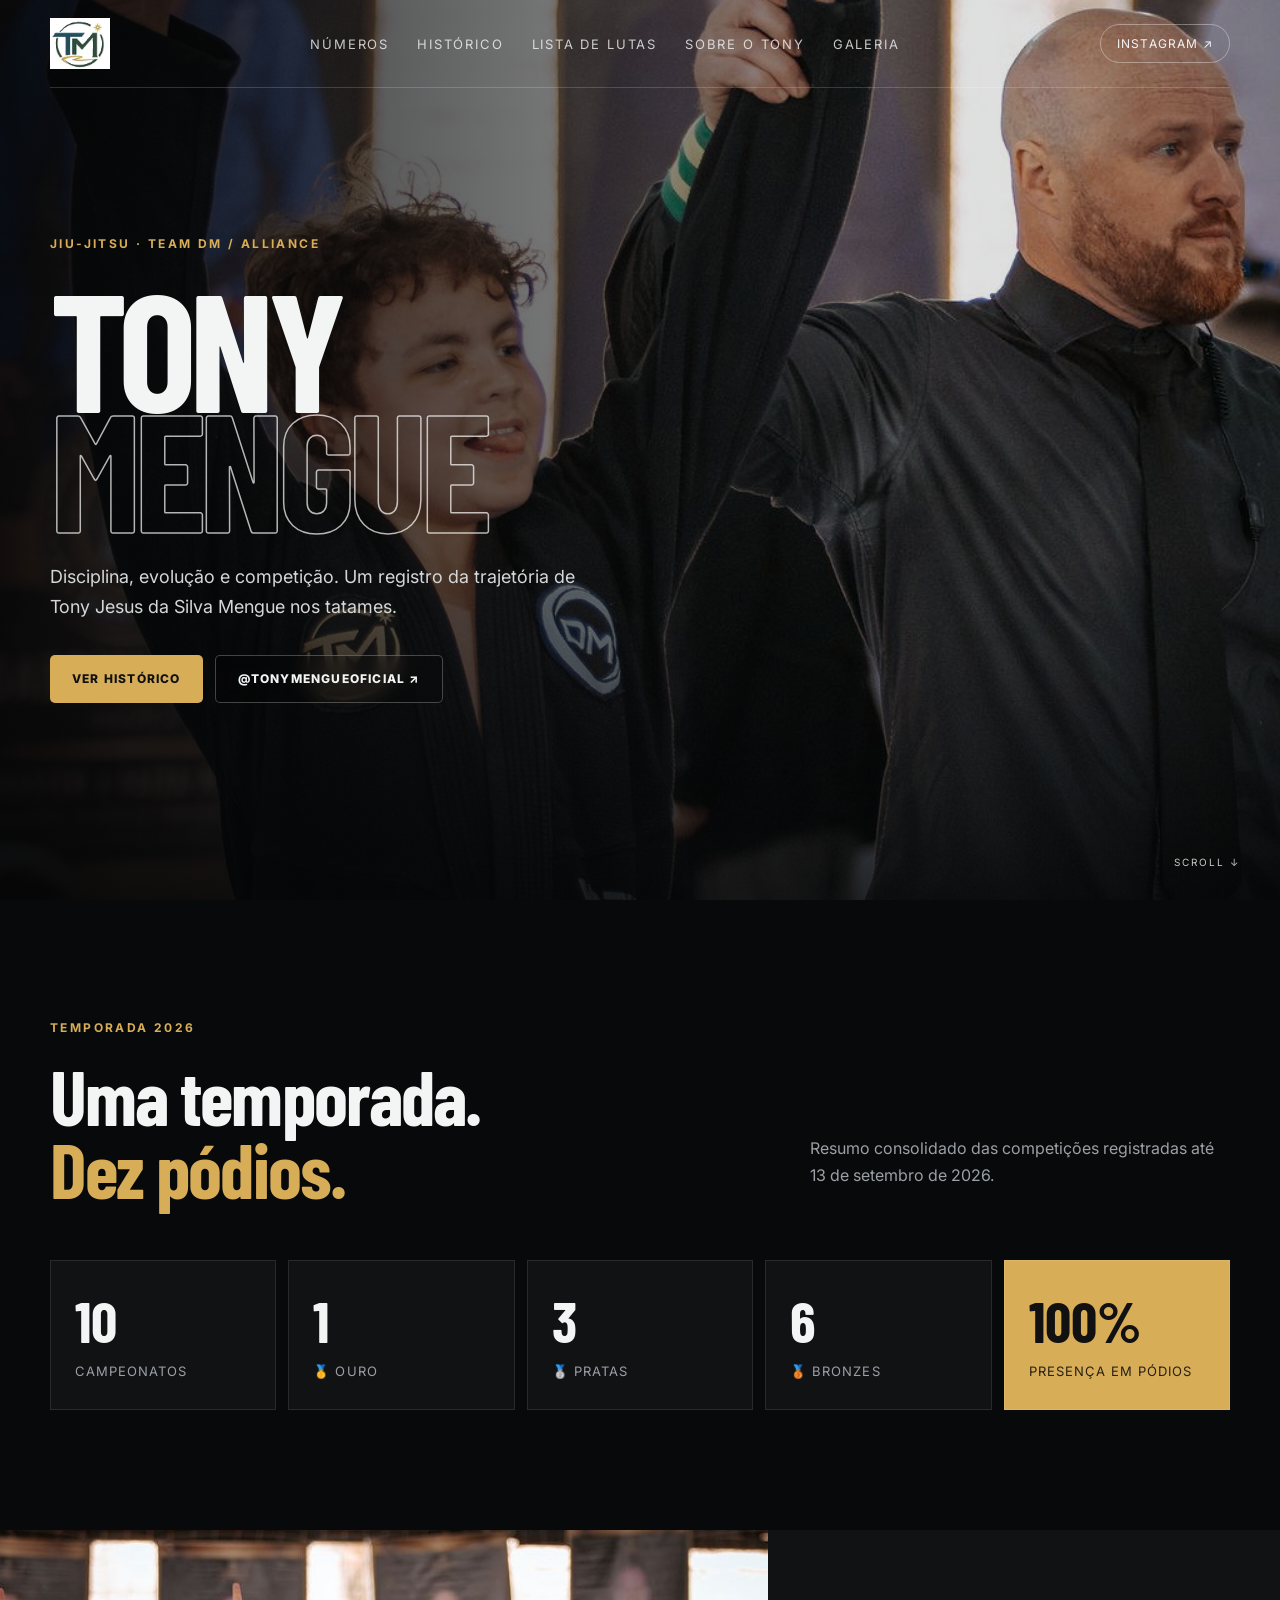
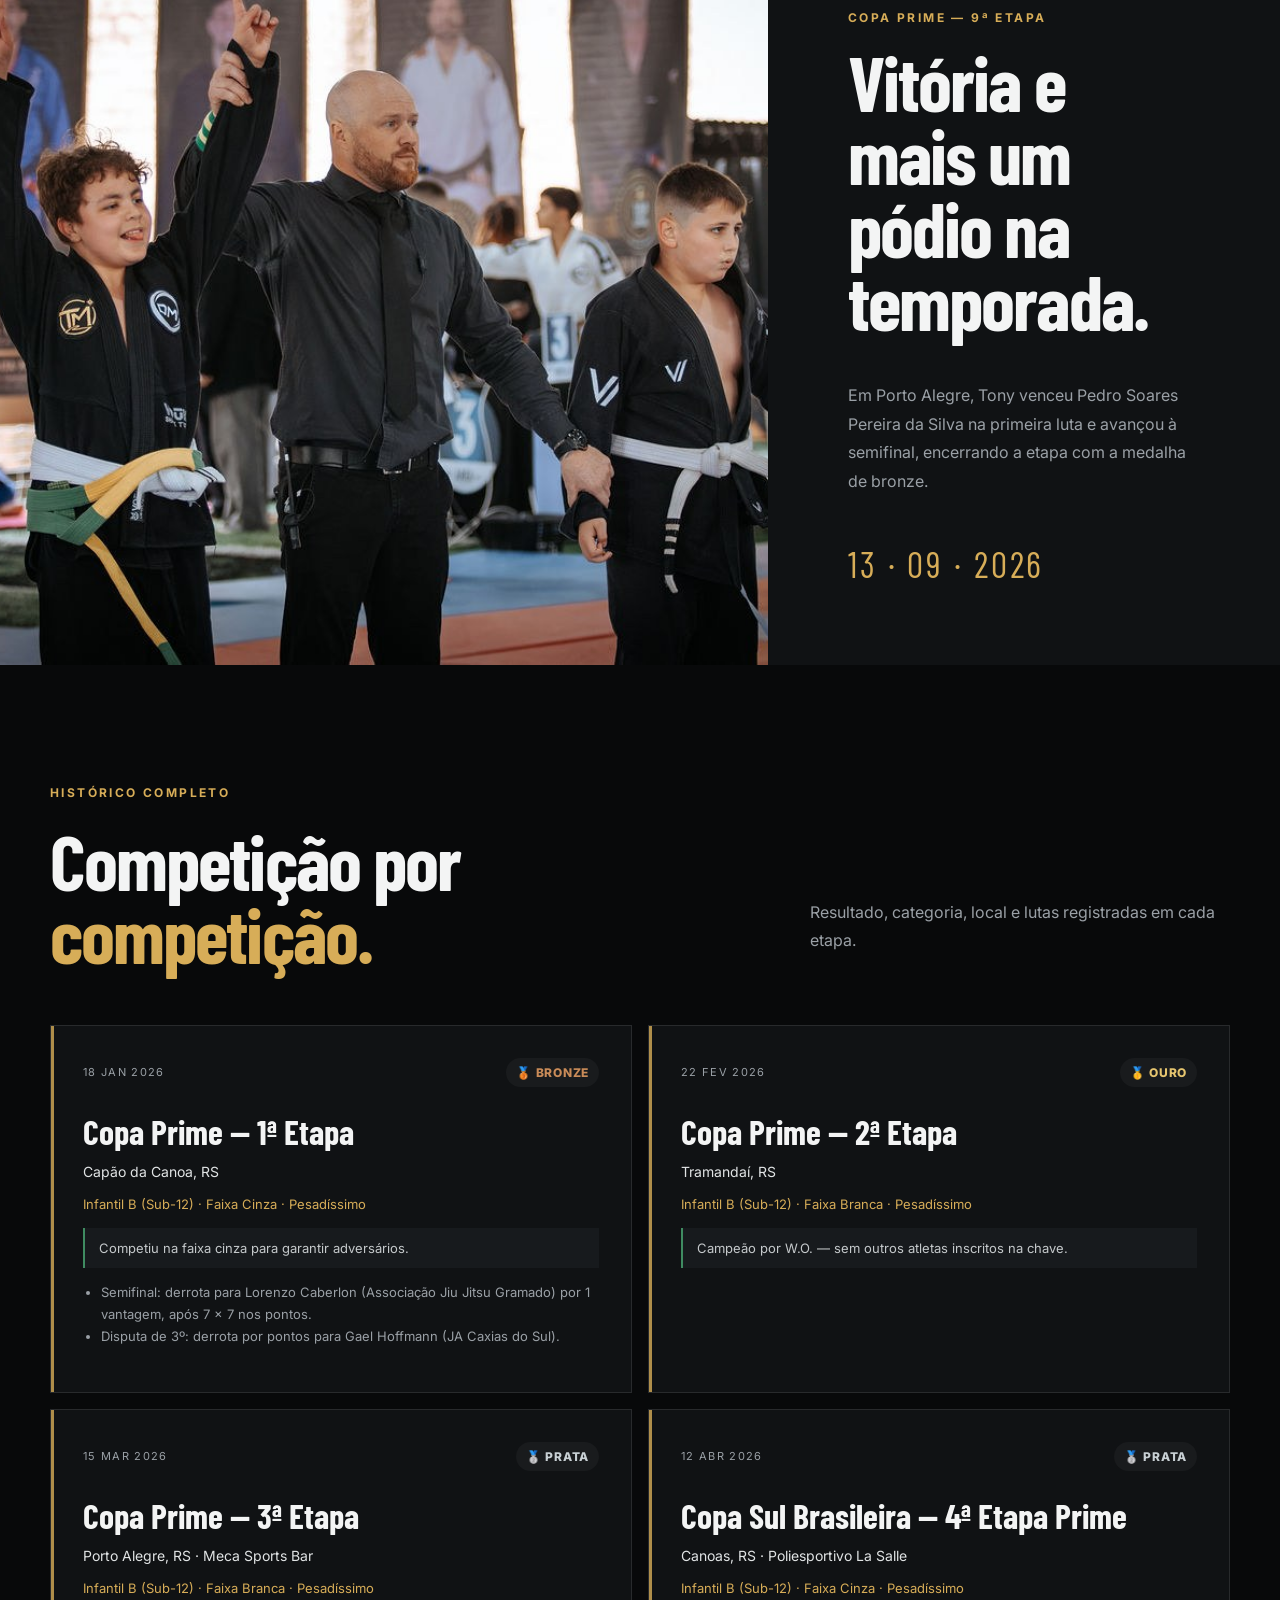
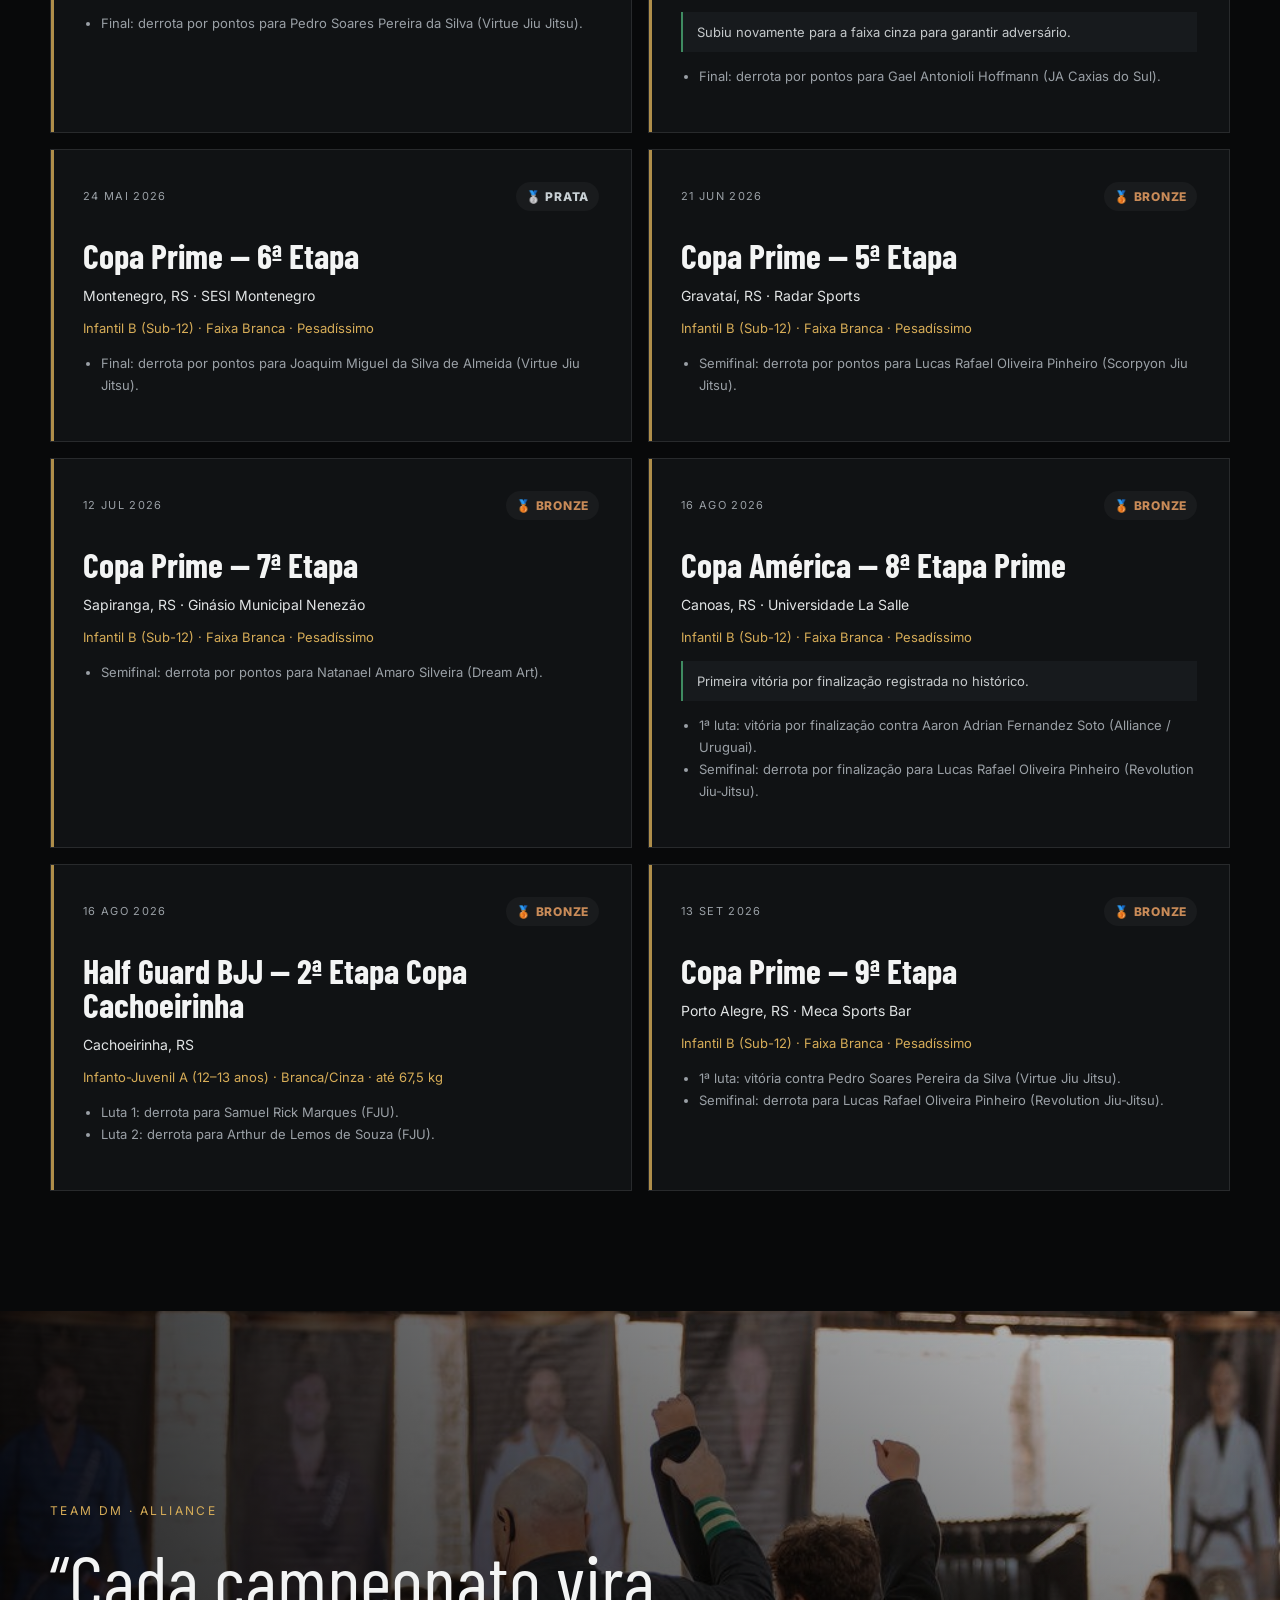
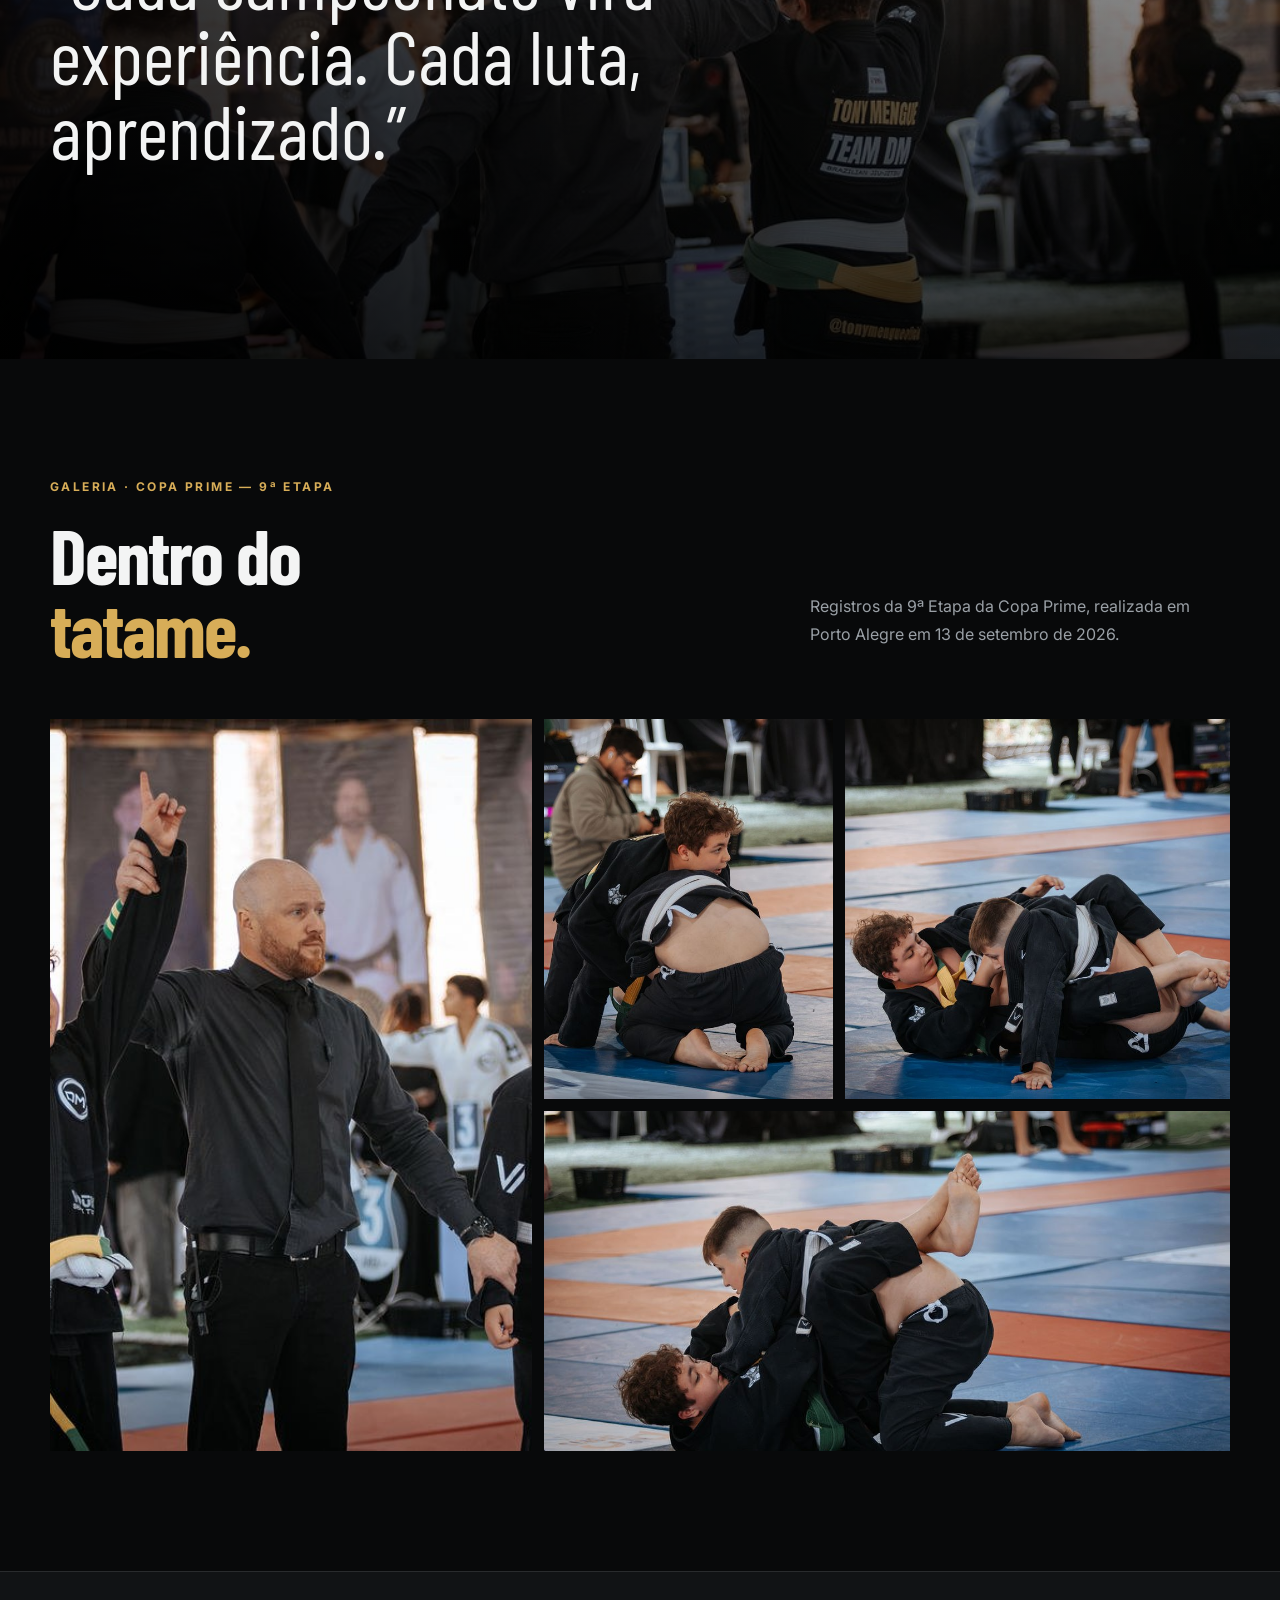
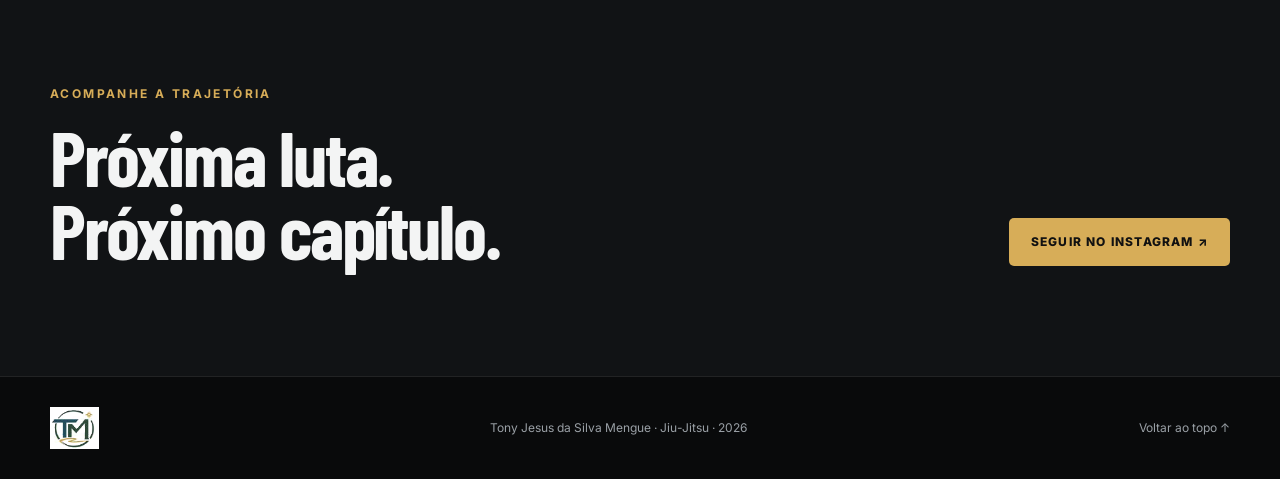
==== index.html @ 4876c227 "Adiciona Sobre o Tony ao menu" ====
<!doctype html>
<html lang="pt-BR">
<head>
  <meta charset="utf-8">
  <meta name="viewport" content="width=device-width, initial-scale=1">
  <meta name="description" content="Histórico competitivo de Jiu-Jitsu de Tony Jesus da Silva Mengue — TEAM DM / Alliance.">
  <title>Tony Mengue | Jiu-Jitsu</title>
  <link rel="preconnect" href="https://fonts.googleapis.com">
  <link rel="preconnect" href="https://fonts.gstatic.com" crossorigin>
  <link href="https://fonts.googleapis.com/css2?family=Barlow+Condensed:wght@600;700;800&family=Inter:wght@400;500;600;700&display=swap" rel="stylesheet">
  <link rel="stylesheet" href="styles.css">
</head>
<body>
  <header class="hero" id="inicio">
    <nav class="nav container">
      <a href="#inicio" class="brand"><img src="assets/logo-tm.png" alt="Logo Team DM" class="brand-logo"></a>
      <div class="nav-links">
        <a href="#numeros">Números</a>
        <a href="#historico">Histórico</a>
        <a href="historico.html">Lista de lutas</a>
        <a href="sobre.html">Sobre o Tony</a>
        <a href="#galeria">Galeria</a>
      </div>
      <a class="ig-btn" href="https://www.instagram.com/tonymengueoficial/" target="_blank" rel="noopener">Instagram ↗</a>
    </nav>
    <div class="hero-overlay"></div>
    <div class="hero-content container">
      <span class="eyebrow">JIU-JITSU · TEAM DM / ALLIANCE</span>
      <h1>TONY<br><span>MENGUE</span></h1>
      <p class="hero-copy">Disciplina, evolução e competição. Um registro da trajetória de Tony Jesus da Silva Mengue nos tatames.</p>
      <div class="hero-actions">
        <a class="btn primary" href="#historico">Ver histórico</a>
        <a class="btn ghost" href="https://www.instagram.com/tonymengueoficial/" target="_blank" rel="noopener">@tonymengueoficial ↗</a>
      </div>
    </div>
    <div class="scroll-cue">SCROLL ↓</div>
  </header>

  <main>
    <section class="stats section" id="numeros">
      <div class="container">
        <div class="section-kicker">TEMPORADA 2026</div>
        <div class="section-head">
          <h2>Uma temporada.<br><span>Dez pódios.</span></h2>
          <p>Resumo consolidado das competições registradas até 13 de setembro de 2026.</p>
        </div>
        <div class="stats-grid">
          <div class="stat-card"><strong>10</strong><span>Campeonatos</span></div>
          <div class="stat-card medal-card"><strong>1</strong><span>🥇 Ouro</span></div>
          <div class="stat-card medal-card"><strong>3</strong><span>🥈 Pratas</span></div>
          <div class="stat-card medal-card"><strong>6</strong><span>🥉 Bronzes</span></div>
          <div class="stat-card accent"><strong>100%</strong><span>Presença em pódios</span></div>
        </div>
      </div>
    </section>

    <section class="feature-band">
      <div class="feature-image"></div>
      <div class="feature-copy">
        <span class="section-kicker">COPA PRIME — 9ª ETAPA</span>
        <h2>Vitória e mais um pódio na temporada.</h2>
        <p>Em Porto Alegre, Tony venceu Pedro Soares Pereira da Silva na primeira luta e avançou à semifinal, encerrando a etapa com a medalha de bronze.</p>
        <span class="feature-date">13 · 09 · 2026</span>
      </div>
    </section>

    <section class="history section" id="historico">
      <div class="container">
        <div class="section-kicker">HISTÓRICO COMPLETO</div>
        <div class="section-head">
          <h2>Competição por<br><span>competição.</span></h2>
          <p>Resultado, categoria, local e lutas registradas em cada etapa.</p>
        </div>
        <div class="timeline">
          <article class="event-card reveal">
            <div class="event-top"><span class="event-date">18 JAN 2026</span><span class="medal bronze">🥉 Bronze</span></div>
            <h3>Copa Prime — 1ª Etapa</h3><p class="place">Capão da Canoa, RS</p>
            <p class="category">Infantil B (Sub-12) · Faixa Cinza · Pesadíssimo</p>
            <p class="note">Competiu na faixa cinza para garantir adversários.</p>
            <ul><li>Semifinal: derrota para Lorenzo Caberlon (Associação Jiu Jitsu Gramado) por 1 vantagem, após 7 x 7 nos pontos.</li><li>Disputa de 3º: derrota por pontos para Gael Hoffmann (JA Caxias do Sul).</li></ul>
          </article>
          <article class="event-card reveal">
            <div class="event-top"><span class="event-date">22 FEV 2026</span><span class="medal gold">🥇 Ouro</span></div>
            <h3>Copa Prime — 2ª Etapa</h3><p class="place">Tramandaí, RS</p>
            <p class="category">Infantil B (Sub-12) · Faixa Branca · Pesadíssimo</p>
            <p class="note">Campeão por W.O. — sem outros atletas inscritos na chave.</p>
          </article>
          <article class="event-card reveal">
            <div class="event-top"><span class="event-date">15 MAR 2026</span><span class="medal silver">🥈 Prata</span></div>
            <h3>Copa Prime — 3ª Etapa</h3><p class="place">Porto Alegre, RS · Meca Sports Bar</p>
            <p class="category">Infantil B (Sub-12) · Faixa Branca · Pesadíssimo</p>
            <ul><li>Final: derrota por pontos para Pedro Soares Pereira da Silva (Virtue Jiu Jitsu).</li></ul>
          </article>
          <article class="event-card reveal">
            <div class="event-top"><span class="event-date">12 ABR 2026</span><span class="medal silver">🥈 Prata</span></div>
            <h3>Copa Sul Brasileira — 4ª Etapa Prime</h3><p class="place">Canoas, RS · Poliesportivo La Salle</p>
            <p class="category">Infantil B (Sub-12) · Faixa Cinza · Pesadíssimo</p>
            <p class="note">Subiu novamente para a faixa cinza para garantir adversário.</p>
            <ul><li>Final: derrota por pontos para Gael Antonioli Hoffmann (JA Caxias do Sul).</li></ul>
          </article>
          <article class="event-card reveal">
            <div class="event-top"><span class="event-date">24 MAI 2026</span><span class="medal silver">🥈 Prata</span></div>
            <h3>Copa Prime — 6ª Etapa</h3><p class="place">Montenegro, RS · SESI Montenegro</p>
            <p class="category">Infantil B (Sub-12) · Faixa Branca · Pesadíssimo</p>
            <ul><li>Final: derrota por pontos para Joaquim Miguel da Silva de Almeida (Virtue Jiu Jitsu).</li></ul>
          </article>
          <article class="event-card reveal">
            <div class="event-top"><span class="event-date">21 JUN 2026</span><span class="medal bronze">🥉 Bronze</span></div>
            <h3>Copa Prime — 5ª Etapa</h3><p class="place">Gravataí, RS · Radar Sports</p>
            <p class="category">Infantil B (Sub-12) · Faixa Branca · Pesadíssimo</p>
            <ul><li>Semifinal: derrota por pontos para Lucas Rafael Oliveira Pinheiro (Scorpyon Jiu Jitsu).</li></ul>
          </article>
          <article class="event-card reveal">
            <div class="event-top"><span class="event-date">12 JUL 2026</span><span class="medal bronze">🥉 Bronze</span></div>
            <h3>Copa Prime — 7ª Etapa</h3><p class="place">Sapiranga, RS · Ginásio Municipal Nenezão</p>
            <p class="category">Infantil B (Sub-12) · Faixa Branca · Pesadíssimo</p>
            <ul><li>Semifinal: derrota por pontos para Natanael Amaro Silveira (Dream Art).</li></ul>
          </article>
          <article class="event-card reveal">
            <div class="event-top"><span class="event-date">16 AGO 2026</span><span class="medal bronze">🥉 Bronze</span></div>
            <h3>Copa América — 8ª Etapa Prime</h3><p class="place">Canoas, RS · Universidade La Salle</p>
            <p class="category">Infantil B (Sub-12) · Faixa Branca · Pesadíssimo</p>
            <p class="note">Primeira vitória por finalização registrada no histórico.</p>
            <ul><li>1ª luta: vitória por finalização contra Aaron Adrian Fernandez Soto (Alliance / Uruguai).</li><li>Semifinal: derrota por finalização para Lucas Rafael Oliveira Pinheiro (Revolution Jiu-Jitsu).</li></ul>
          </article>
          <article class="event-card reveal">
            <div class="event-top"><span class="event-date">16 AGO 2026</span><span class="medal bronze">🥉 Bronze</span></div>
            <h3>Half Guard BJJ — 2ª Etapa Copa Cachoeirinha</h3><p class="place">Cachoeirinha, RS</p>
            <p class="category">Infanto-Juvenil A (12–13 anos) · Branca/Cinza · até 67,5 kg</p>
            <ul><li>Luta 1: derrota para Samuel Rick Marques (FJU).</li><li>Luta 2: derrota para Arthur de Lemos de Souza (FJU).</li></ul>
          </article>
          <article class="event-card reveal">
            <div class="event-top"><span class="event-date">13 SET 2026</span><span class="medal bronze">🥉 Bronze</span></div>
            <h3>Copa Prime — 9ª Etapa</h3><p class="place">Porto Alegre, RS · Meca Sports Bar</p>
            <p class="category">Infantil B (Sub-12) · Faixa Branca · Pesadíssimo</p>
            <ul><li>1ª luta: vitória contra Pedro Soares Pereira da Silva (Virtue Jiu Jitsu).</li><li>Semifinal: derrota para Lucas Rafael Oliveira Pinheiro (Revolution Jiu-Jitsu).</li></ul>
          </article>
        </div>
      </div>
    </section>

    <section class="quote-section">
      <img src="assets/costas.jpg" alt="Tony Mengue no tatame">
      <div class="quote-overlay"></div>
      <div class="quote-content container"><span>TEAM DM · ALLIANCE</span><blockquote>“Cada campeonato vira experiência. Cada luta, aprendizado.”</blockquote></div>
    </section>

    <section class="gallery section" id="galeria">
      <div class="container">
        <div class="section-kicker">GALERIA · COPA PRIME — 9ª ETAPA</div>
        <div class="section-head"><h2>Dentro do<br><span>tatame.</span></h2><p>Registros da 9ª Etapa da Copa Prime, realizada em Porto Alegre em 13 de setembro de 2026.</p></div>
        <div class="gallery-grid">
          <figure class="g1"><img src="assets/vitoria.jpg" alt="Tony com braço levantado após luta"></figure>
          <figure class="g2"><img src="assets/luta-1.jpg" alt="Tony durante luta de Jiu-Jitsu"></figure>
          <figure class="g3"><img src="assets/luta-2.jpg" alt="Tony durante luta no tatame"></figure>
          <figure class="g4"><img src="assets/luta-3.jpg" alt="Tony em combate"></figure>
          <figure class="g5"><img src="assets/respeito.jpg" alt="Cumprimento após a luta"></figure>
        </div>
      </div>
    </section>

    <section class="cta">
      <div class="container cta-inner">
        <div><span class="section-kicker">ACOMPANHE A TRAJETÓRIA</span><h2>Próxima luta.<br>Próximo capítulo.</h2></div>
        <a class="btn primary" href="https://www.instagram.com/tonymengueoficial/" target="_blank" rel="noopener">Seguir no Instagram ↗</a>
      </div>
    </section>
  </main>

  <footer><div class="container footer-inner"><div class="brand footer-brand"><img src="assets/logo-tm.png" alt="Logo Team DM" class="brand-logo"></div><p>Tony Jesus da Silva Mengue · Jiu-Jitsu · 2026</p><a href="#inicio">Voltar ao topo ↑</a></div></footer>
  <script src="script.js"></script>
</body>
</html>
---- styles.css ----
:root{--bg:#08090a;--panel:#101214;--panel2:#15181b;--text:#f3f4f4;--muted:#9aa0a6;--gold:#d7ad58;--green:#3f8b61;--line:rgba(255,255,255,.1)}
*{box-sizing:border-box}html{scroll-behavior:smooth}body{margin:0;background:var(--bg);color:var(--text);font-family:Inter,system-ui,sans-serif}a{color:inherit;text-decoration:none}img{display:block;width:100%}.container{width:min(1180px,calc(100% - 40px));margin:auto}
.hero{height:100svh;min-height:700px;position:relative;background:url('assets/hero.jpg') center 35%/cover no-repeat;overflow:hidden}.hero-overlay{position:absolute;inset:0;background:linear-gradient(90deg,rgba(4,5,6,.88) 0%,rgba(4,5,6,.55) 43%,rgba(4,5,6,.12) 75%),linear-gradient(0deg,rgba(4,5,6,.75) 0%,transparent 38%)}
.nav{position:relative;z-index:4;height:88px;display:flex;align-items:center;justify-content:space-between;border-bottom:1px solid rgba(255,255,255,.17)}.brand{display:flex;align-items:center;justify-content:center;text-decoration:none}
.brand-logo{height:52px;width:auto;display:block;object-fit:contain}
.footer-brand .brand-logo{height:42px;width:auto}.nav-links{display:flex;gap:28px;font-size:13px;text-transform:uppercase;letter-spacing:.14em}.nav-links a{opacity:.8}.nav-links a:hover{opacity:1}.ig-btn{border:1px solid rgba(255,255,255,.35);padding:11px 16px;border-radius:999px;font-size:12px;text-transform:uppercase;letter-spacing:.1em}
.hero-content{position:relative;z-index:2;padding-top:16vh}.eyebrow,.section-kicker{font-size:12px;letter-spacing:.2em;color:var(--gold);font-weight:700}.hero h1{font-family:"Barlow Condensed";font-size:clamp(82px,13vw,180px);line-height:.72;letter-spacing:-.045em;margin:35px 0}.hero h1 span{color:transparent;-webkit-text-stroke:1.5px rgba(255,255,255,.7)}.hero-copy{max-width:560px;color:#d4d7d8;font-size:18px;line-height:1.7}.hero-actions{display:flex;gap:12px;margin-top:32px;flex-wrap:wrap}.btn{display:inline-flex;align-items:center;justify-content:center;min-height:48px;padding:0 22px;border-radius:5px;text-transform:uppercase;font-size:12px;font-weight:800;letter-spacing:.1em}.btn.primary{background:var(--gold);color:#111}.btn.ghost{border:1px solid rgba(255,255,255,.25);background:rgba(0,0,0,.15);backdrop-filter:blur(8px)}.scroll-cue{position:absolute;z-index:2;bottom:32px;right:40px;font-size:10px;letter-spacing:.2em;color:#c8c8c8}
.section{padding:120px 0}.section-head{display:flex;align-items:end;justify-content:space-between;gap:40px;margin:24px 0 55px}.section-head h2,.feature-copy h2,.cta h2{font-family:"Barlow Condensed";font-size:clamp(48px,6vw,86px);line-height:.95;letter-spacing:-.025em;margin:0}.section-head h2 span{color:var(--gold)}.section-head p{max-width:420px;color:var(--muted);line-height:1.7}
.stats-grid{display:grid;grid-template-columns:repeat(5,1fr);gap:12px}.stat-card{background:var(--panel);border:1px solid var(--line);padding:30px 24px;min-height:150px;display:flex;flex-direction:column;justify-content:space-between}.stat-card strong{font-family:"Barlow Condensed";font-size:58px;line-height:1}.stat-card span{color:var(--muted);font-size:13px;text-transform:uppercase;letter-spacing:.08em}.stat-card.accent{background:var(--gold);color:#111}.stat-card.accent span{color:#282114}
.feature-band{display:grid;grid-template-columns:1.2fr .8fr;min-height:640px;background:var(--panel)}.feature-image{background:url('assets/vitoria.jpg') center 35%/cover no-repeat}.feature-copy{padding:80px;display:flex;flex-direction:column;justify-content:center}.feature-copy h2{margin:20px 0 28px}.feature-copy p{color:var(--muted);line-height:1.8;max-width:520px}.feature-date{font-family:"Barlow Condensed";font-size:36px;color:var(--gold);margin-top:30px;letter-spacing:.08em}
.timeline{display:grid;grid-template-columns:repeat(2,1fr);gap:16px}.event-card{background:var(--panel);border:1px solid var(--line);padding:32px;position:relative;overflow:hidden}.event-card:before{content:"";position:absolute;left:0;top:0;bottom:0;width:3px;background:var(--gold);opacity:.8}.event-top{display:flex;justify-content:space-between;gap:20px;align-items:center}.event-date{font-size:11px;color:var(--muted);letter-spacing:.12em}.medal{font-size:12px;font-weight:800;text-transform:uppercase;letter-spacing:.06em;padding:7px 10px;border-radius:999px;background:#191b1d}.medal.gold{color:#e6c56f}.medal.silver{color:#c8d0d4}.medal.bronze{color:#c98b58}.event-card h3{font-family:"Barlow Condensed";font-size:34px;margin:28px 0 10px;line-height:1}.place{color:#e1e4e5;font-size:14px}.category{color:var(--gold);font-size:13px;line-height:1.6}.note{font-size:13px;color:#c5c9cb;background:#171a1d;padding:12px 14px;border-left:2px solid var(--green)}.event-card ul{padding-left:18px;color:var(--muted);line-height:1.7;font-size:13px}
.quote-section{height:72vh;min-height:600px;position:relative;overflow:hidden}.quote-section img{height:100%;object-fit:cover;object-position:center 42%}.quote-overlay{position:absolute;inset:0;background:linear-gradient(90deg,rgba(0,0,0,.8),rgba(0,0,0,.18)),linear-gradient(0deg,rgba(0,0,0,.68),transparent)}.quote-content{position:absolute;inset:0;display:flex;flex-direction:column;justify-content:center}.quote-content span{color:var(--gold);font-size:12px;letter-spacing:.2em}blockquote{font-family:"Barlow Condensed";font-size:clamp(46px,6vw,84px);line-height:.98;max-width:850px;margin:24px 0 0}
.gallery-grid{display:grid;grid-template-columns:1.25fr .75fr 1fr;grid-template-rows:380px 340px;gap:12px}.gallery-grid figure{margin:0;overflow:hidden;background:#111}.gallery-grid img{height:100%;object-fit:cover;transition:transform .55s ease}.gallery-grid figure:hover img{transform:scale(1.035)}.g1{grid-row:1/3}.g4{grid-column:2/4}.g5{display:none}.cta{padding:110px 0;background:#111315;border-top:1px solid var(--line)}.cta-inner{display:flex;align-items:end;justify-content:space-between;gap:40px}.cta h2{margin-top:18px}footer{border-top:1px solid var(--line);padding:30px 0;background:#090a0b;color:var(--muted);font-size:12px}.footer-inner{display:flex;align-items:center;justify-content:space-between;gap:20px}.reveal{opacity:0;transform:translateY(18px);transition:opacity .7s ease,transform .7s ease}.reveal.visible{opacity:1;transform:none}
@media(max-width:900px){.nav-links{display:none}.hero{min-height:760px;background-position:62% center}.hero-overlay{background:linear-gradient(0deg,rgba(4,5,6,.92) 0%,rgba(4,5,6,.4) 60%,rgba(4,5,6,.25))}.hero-content{padding-top:28vh}.hero h1{font-size:clamp(78px,25vw,130px)}.section{padding:84px 0}.section-head{display:block}.section-head p{margin-top:24px}.stats-grid{grid-template-columns:repeat(2,1fr)}.stat-card.accent{grid-column:1/-1}.feature-band{grid-template-columns:1fr}.feature-image{min-height:520px}.feature-copy{padding:55px 30px}.timeline{grid-template-columns:1fr}.quote-section{height:65vh}.gallery-grid{grid-template-columns:1fr 1fr;grid-template-rows:320px 260px 260px}.g1{grid-row:1/3}.g4{grid-column:1/3}.g5{display:block}.cta-inner{display:block}.cta .btn{margin-top:32px}}
@media(max-width:560px){.container{width:min(100% - 28px,1180px)}.nav{height:72px}.ig-btn{padding:9px 12px}.hero-copy{font-size:15px}.scroll-cue{display:none}.stats-grid{grid-template-columns:1fr 1fr}.stat-card{min-height:130px;padding:22px}.stat-card strong{font-size:48px}.gallery-grid{grid-template-columns:1fr;grid-template-rows:repeat(5,280px)}.gallery-grid>*{grid-column:auto!important;grid-row:auto!important}.footer-inner{flex-direction:column;align-items:flex-start}}
.subpage-header{min-height:440px;background:linear-gradient(180deg,#0d0f11 0%,#08090a 100%);border-bottom:1px solid var(--line)}
.subpage-intro{padding:72px 0 82px}
.subpage-intro h1{font-family:"Barlow Condensed";font-size:clamp(68px,9vw,128px);line-height:.78;letter-spacing:-.04em;margin:26px 0 34px}
.subpage-intro h1 span{color:var(--gold)}
.subpage-intro p{max-width:650px;color:var(--muted);font-size:17px;line-height:1.7}
.nav-links a.active{color:var(--gold);opacity:1}
.competition-list{padding-top:70px}
.table-wrap{overflow-x:auto;border:1px solid var(--line);background:var(--panel)}
.fight-table{width:100%;border-collapse:collapse;min-width:1120px}
.fight-table th{position:sticky;top:0;background:#171a1d;color:var(--gold);font-size:11px;text-transform:uppercase;letter-spacing:.1em;text-align:left;padding:17px 16px;border-bottom:1px solid var(--line)}
.fight-table td{padding:18px 16px;border-bottom:1px solid var(--line);vertical-align:top;font-size:13px;line-height:1.5;color:#d7dadd}
.fight-table tbody tr:hover{background:#131619}
.fight-table td strong{color:#fff;font-family:"Barlow Condensed";font-size:18px;line-height:1.1}
.fight-table small{display:block;margin-top:5px;color:var(--muted);font-size:11px}
.fight-result{display:inline-flex;padding:5px 9px;border-radius:999px;font-size:11px;font-weight:800;text-transform:uppercase;letter-spacing:.05em}
.fight-result.win{color:#83d7a6;background:rgba(63,139,97,.16)}
.fight-result.loss{color:#e59a9a;background:rgba(170,67,67,.16)}
.fight-result.wo{color:#e7c56e;background:rgba(215,173,88,.14)}
.table-note{color:var(--muted);font-size:12px;margin-top:18px}
@media(max-width:900px){.subpage-intro{padding:54px 0 64px}.competition-list{padding-top:46px}}

@media(max-width:560px){.brand-logo{height:44px}.footer-brand .brand-logo{height:36px}}
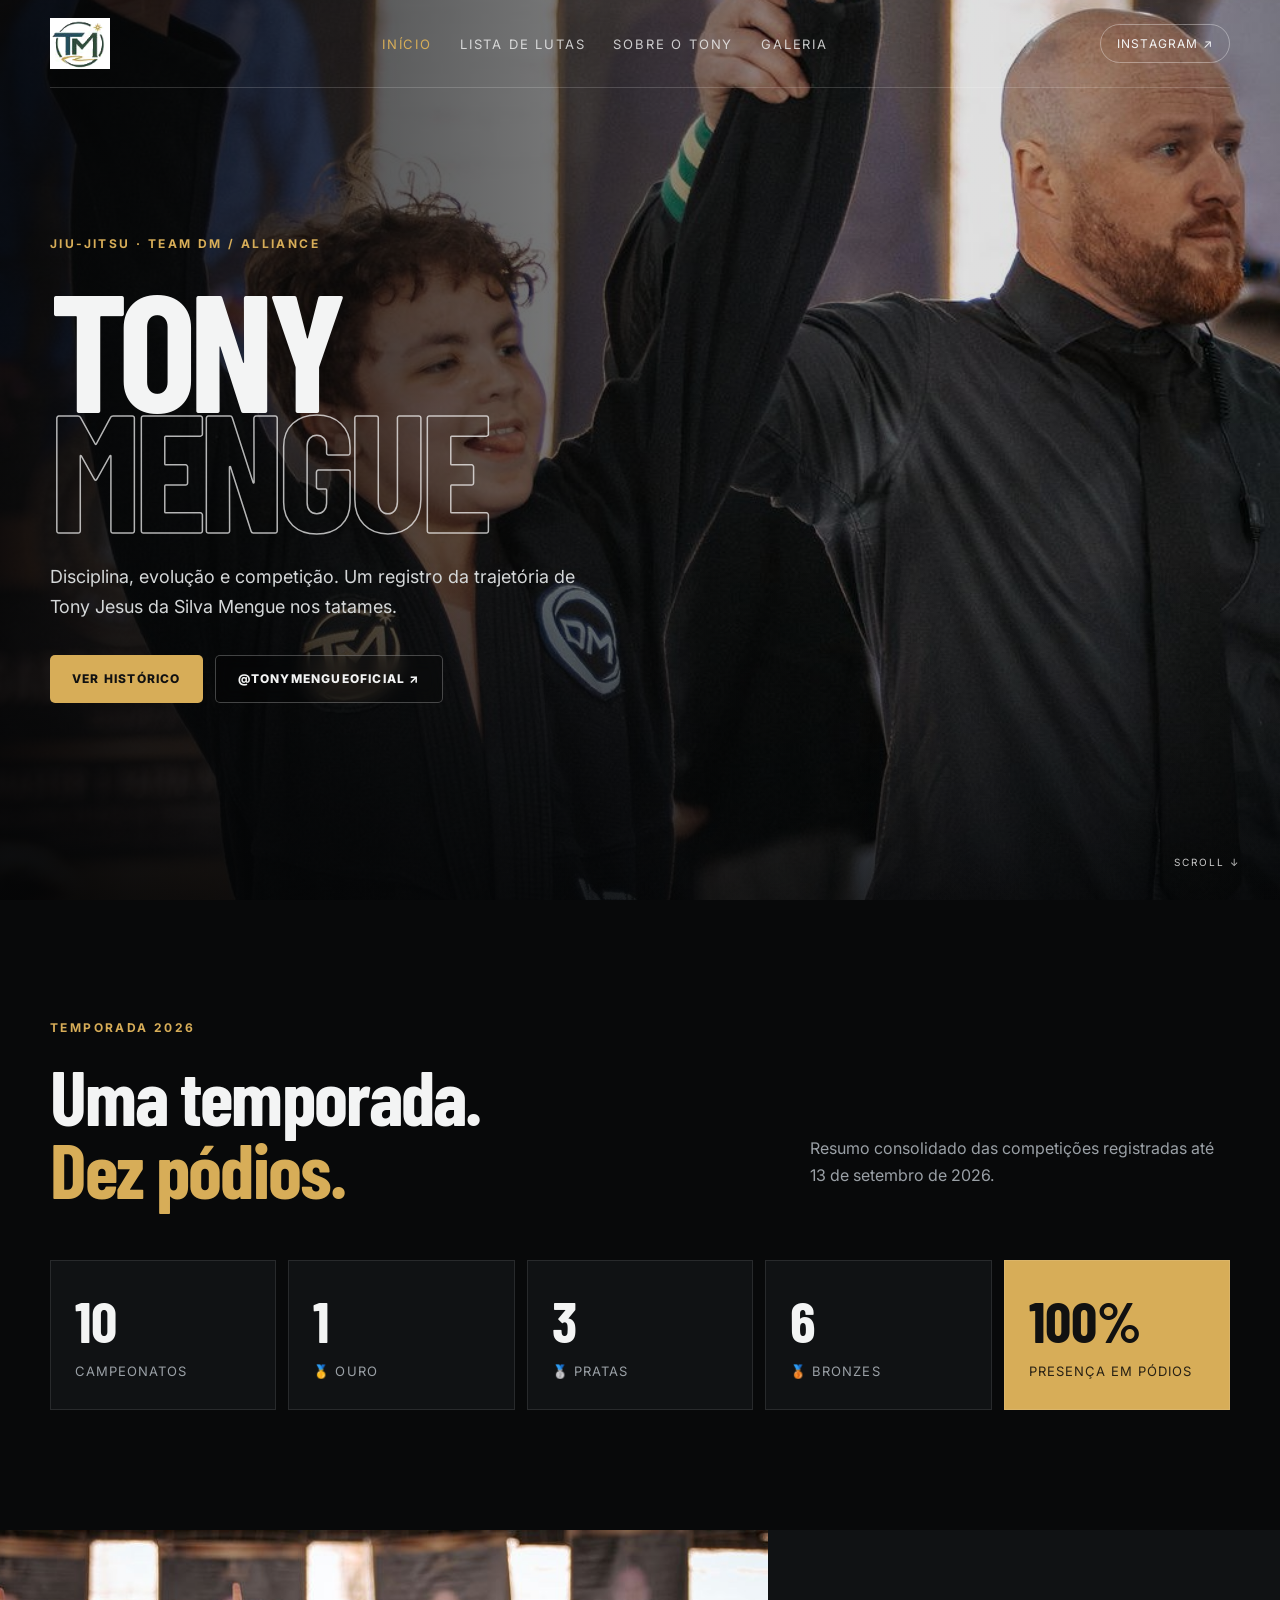
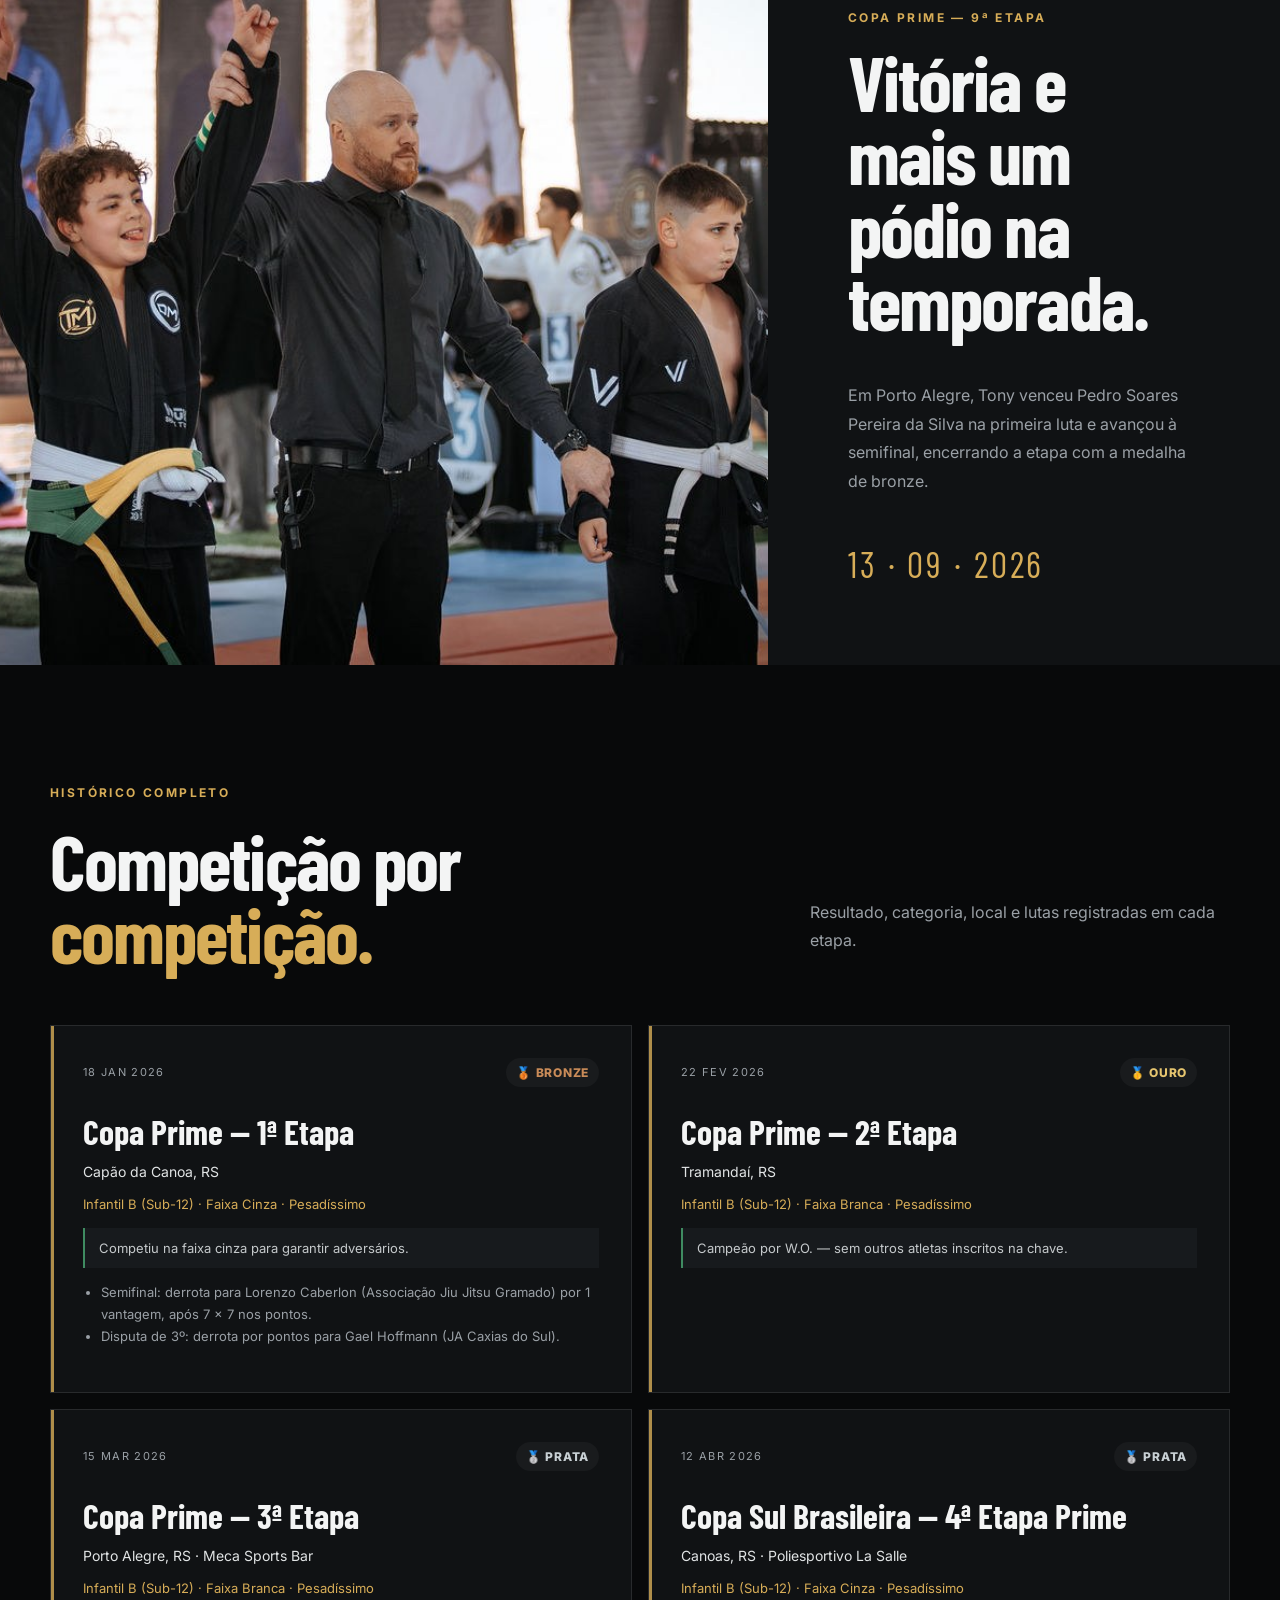
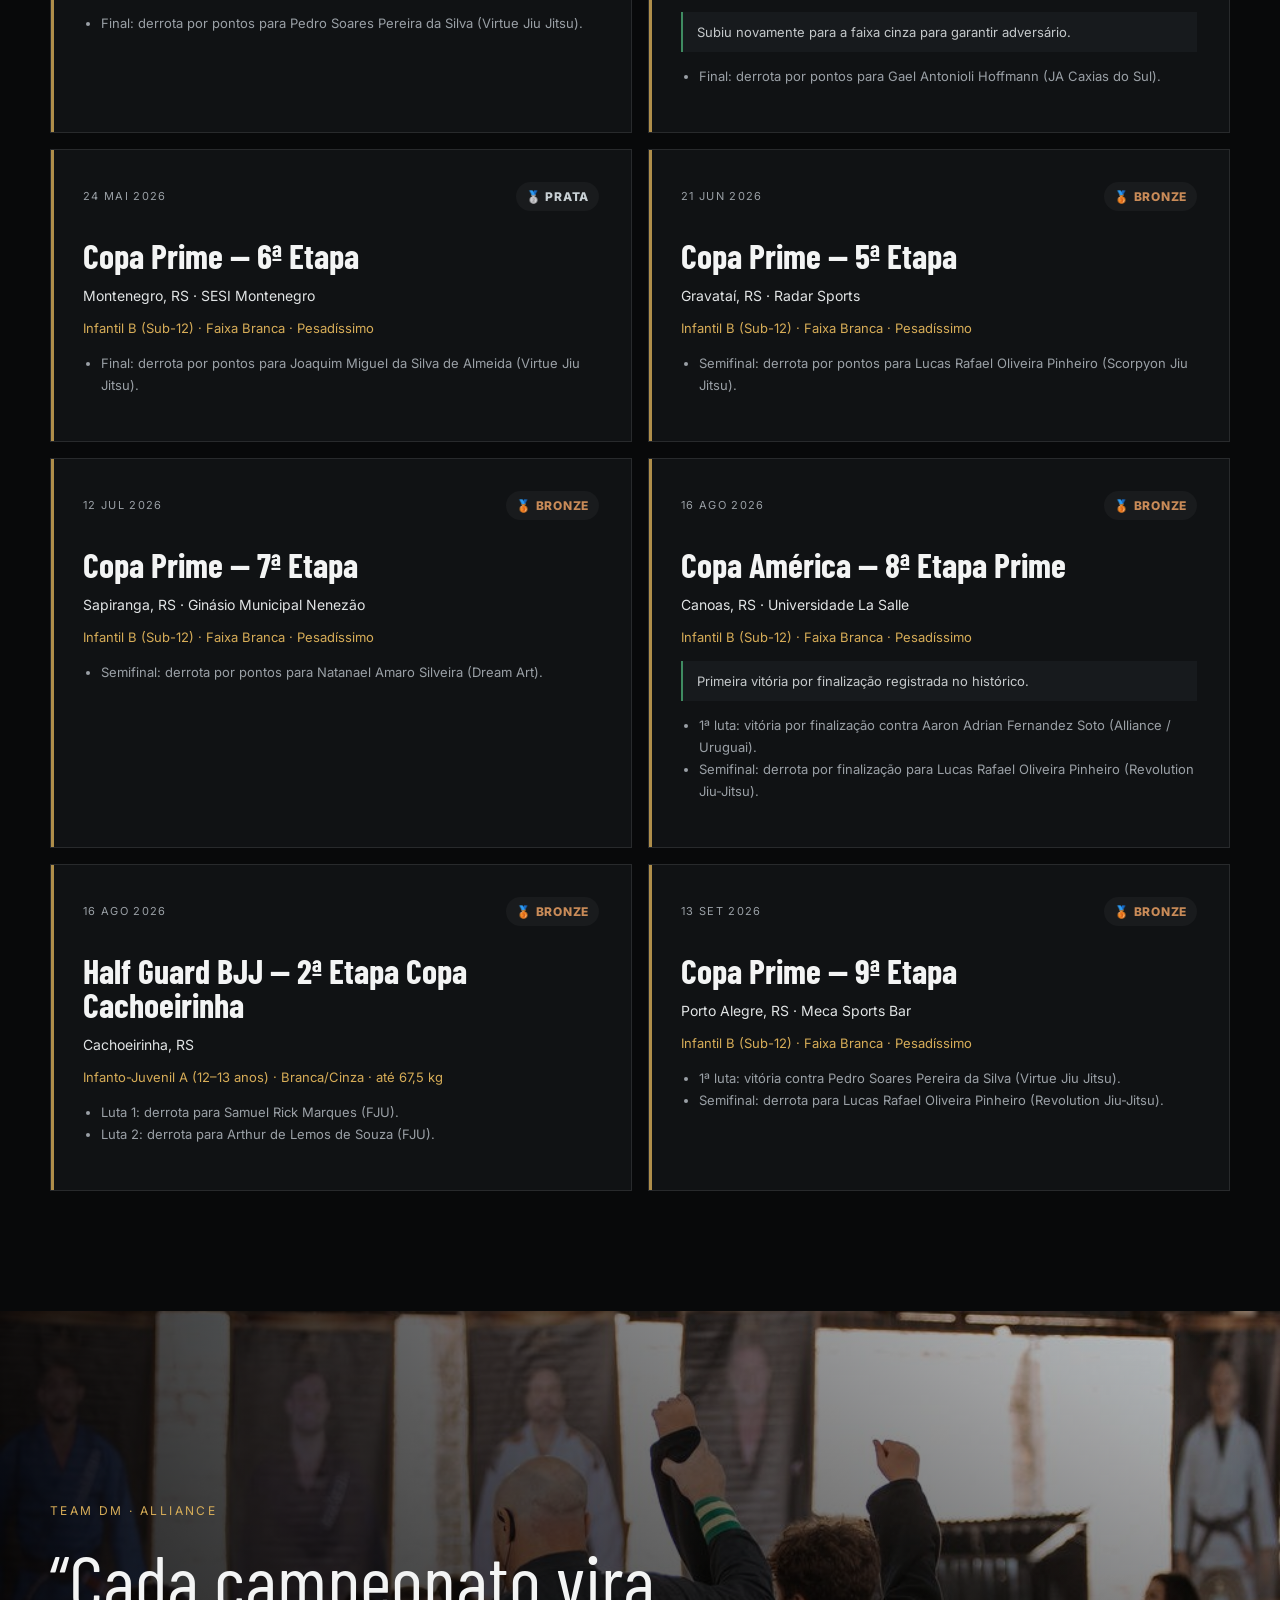
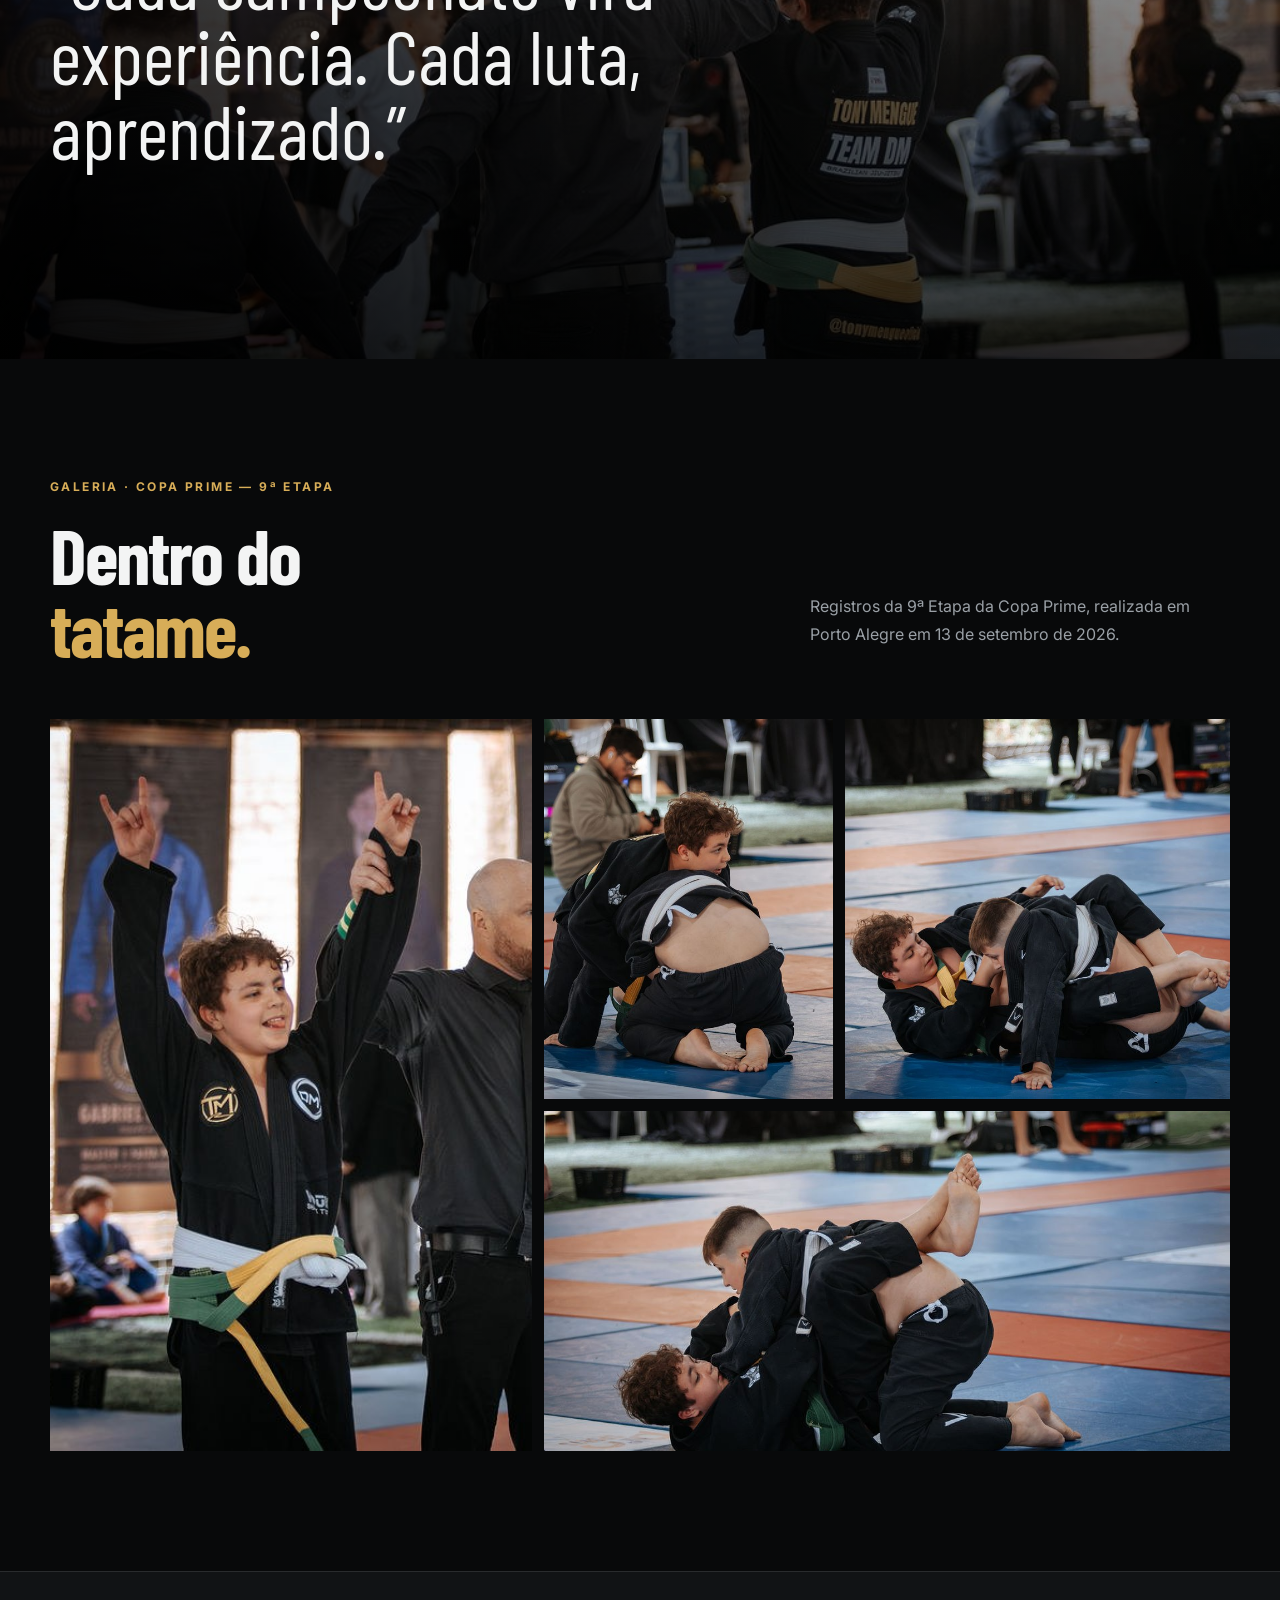
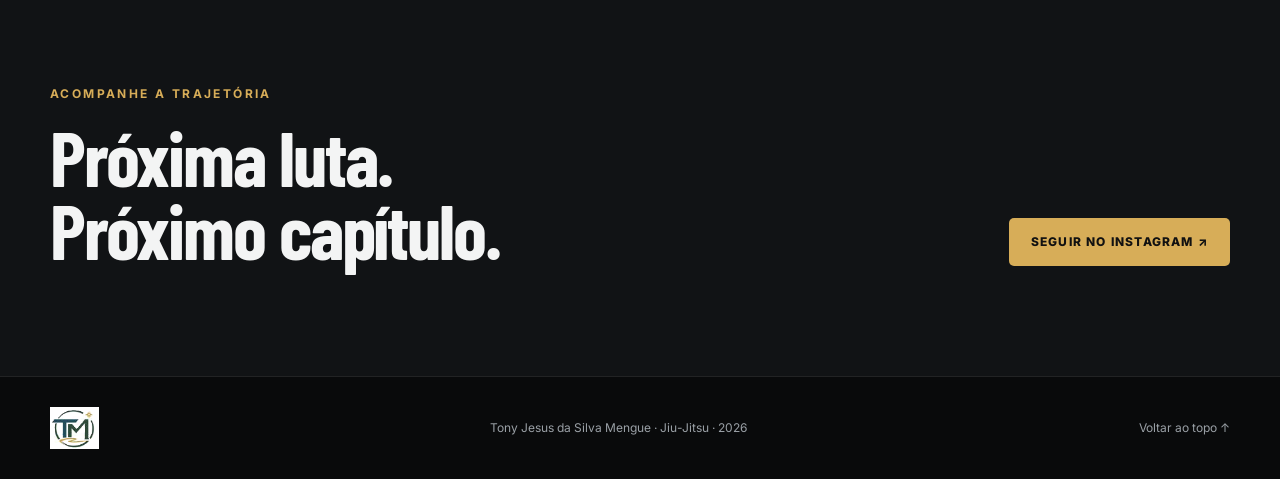
==== commit 9a28d880: "Padroniza menu da página inicial" ====
--- a/index.html
+++ b/index.html
@@ -15,8 +15,7 @@
     <nav class="nav container">
       <a href="#inicio" class="brand"><img src="assets/logo-tm.png" alt="Logo Team DM" class="brand-logo"></a>
       <div class="nav-links">
-        <a href="#numeros">Números</a>
-        <a href="#historico">Histórico</a>
+        <a href="index.html" class="active">Início</a>
         <a href="historico.html">Lista de lutas</a>
         <a href="sobre.html">Sobre o Tony</a>
         <a href="#galeria">Galeria</a>
--- a/styles.css
+++ b/styles.css
@@ -35,3 +35,59 @@
 @media(max-width:900px){.subpage-intro{padding:54px 0 64px}.competition-list{padding-top:46px}}
 
 @media(max-width:560px){.brand-logo{height:44px}.footer-brand .brand-logo{height:36px}}
+
+.g1 img{object-position:12% center}
+
+.about-hero{min-height:650px;position:relative;background:#0b0d0f;overflow:hidden}
+.about-hero-bg{position:absolute;inset:0;background:linear-gradient(90deg,rgba(5,6,7,.94) 0%,rgba(5,6,7,.72) 48%,rgba(5,6,7,.22) 100%),url('assets/sobre-mae-teamdm.jpg') 72% 38%/cover no-repeat;opacity:.95}
+.about-hero .nav{position:relative;z-index:3}
+.about-hero-content{position:relative;z-index:2;padding:105px 0 100px}
+.about-hero-content h1{font-family:"Barlow Condensed";font-size:clamp(74px,10vw,145px);line-height:.78;letter-spacing:-.045em;margin:28px 0 35px}
+.about-hero-content h1 span,.page-title span{color:var(--gold)}
+.about-hero-content p{max-width:610px;color:#d3d6d8;font-size:18px;line-height:1.75}
+.about-intro-grid,.about-story-grid{display:grid;grid-template-columns:1fr 1fr;gap:60px;align-items:center}
+.about-copy p,.story-copy p{color:var(--muted);font-size:16px;line-height:1.8}
+.about-copy strong{color:#fff}
+.page-title{font-family:"Barlow Condensed";font-size:clamp(52px,6vw,86px);line-height:.94;letter-spacing:-.025em;margin:20px 0 30px}
+.about-feature-photo,.story-photo{margin:0;background:var(--panel);border:1px solid var(--line);overflow:hidden}
+.about-feature-photo img{height:570px;object-fit:cover;object-position:center 24%}
+.about-feature-photo figcaption{padding:14px 16px;color:var(--muted);font-size:12px;text-transform:uppercase;letter-spacing:.08em}
+.pillars-section{background:#0c0e10}
+.pillars-grid{display:grid;grid-template-columns:repeat(3,1fr);gap:16px}
+.pillar-card,.goal-card,.letter-card{background:var(--panel);border:1px solid var(--line);padding:30px}
+.pillar-icon{font-size:34px;margin-bottom:20px}
+.pillar-card h3,.goal-card h3{font-family:"Barlow Condensed";font-size:32px;margin:0 0 15px}
+.pillar-card p{color:var(--muted);line-height:1.75;margin:0}
+.story-photo.tall img{height:650px;object-fit:cover;object-position:center 30%}
+.jiujitsu-quote{padding:120px 0;background:linear-gradient(120deg,#121518,#090a0b)}
+.jiujitsu-quote blockquote{max-width:1000px}
+.journey-list{display:grid;gap:12px;margin-top:35px}
+.journey-item{display:grid;grid-template-columns:150px 1fr;gap:25px;align-items:center;background:var(--panel);border:1px solid var(--line);padding:18px 22px}
+.journey-item strong{font-family:"Barlow Condensed";font-size:32px;color:var(--gold)}
+.journey-item span{color:#e4e7e8}
+.life-gallery{display:grid;grid-template-columns:1.3fr 1fr 1fr;grid-auto-rows:330px;gap:12px}
+.life-gallery figure{margin:0;position:relative;overflow:hidden;background:var(--panel)}
+.life-gallery img{height:100%;object-fit:cover;transition:transform .45s ease}
+.life-gallery figure:hover img{transform:scale(1.025)}
+.life-gallery figcaption{position:absolute;left:14px;bottom:14px;background:rgba(0,0,0,.72);backdrop-filter:blur(8px);padding:8px 11px;border-radius:4px;font-size:11px;text-transform:uppercase;letter-spacing:.08em}
+.life-wide{grid-row:span 2}
+.life-wide img{object-position:center}
+.goals-section{background:#0c0e10}
+.goals-grid{display:grid;grid-template-columns:1fr 1fr;gap:18px}
+.goal-card ul{padding-left:20px;color:var(--muted);line-height:1.95}
+.letter-card{max-width:900px;margin-top:28px}
+.letter-card p{font-family:"Barlow Condensed";font-size:clamp(28px,3vw,42px);line-height:1.2;margin:0 0 25px}
+.letter-card span{color:var(--gold);font-size:13px;text-transform:uppercase;letter-spacing:.12em}
+@media(max-width:900px){
+  .about-hero{min-height:700px}.about-hero-bg{background-position:62% center}
+  .about-hero-content{padding-top:150px}
+  .about-intro-grid,.about-story-grid,.goals-grid{grid-template-columns:1fr}
+  .pillars-grid{grid-template-columns:1fr}
+  .life-gallery{grid-template-columns:1fr 1fr;grid-auto-rows:300px}.life-wide{grid-row:auto;grid-column:1/-1}
+}
+@media(max-width:560px){
+  .about-hero-content h1{font-size:72px}.about-hero-content p{font-size:15px}
+  .about-feature-photo img,.story-photo.tall img{height:480px}
+  .journey-item{grid-template-columns:1fr;gap:4px}
+  .life-gallery{grid-template-columns:1fr;grid-auto-rows:290px}.life-wide{grid-column:auto}
+}
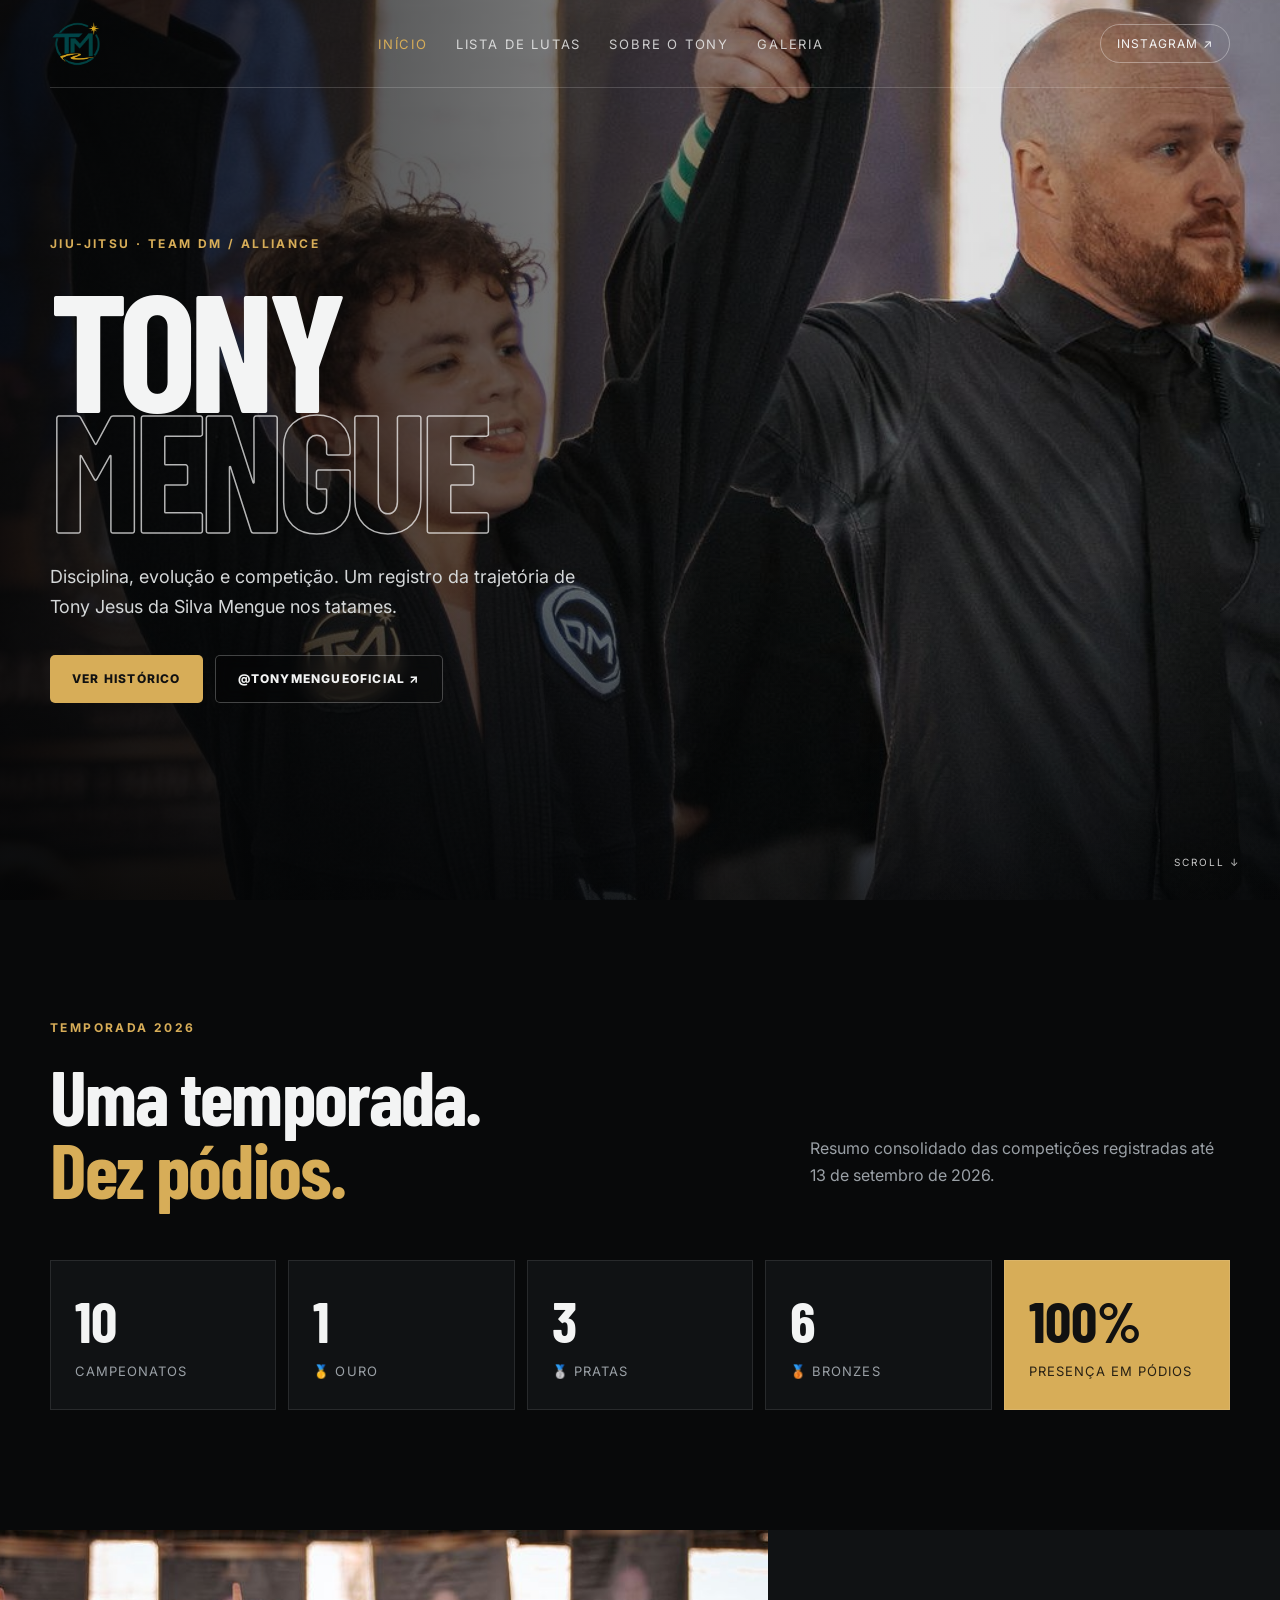
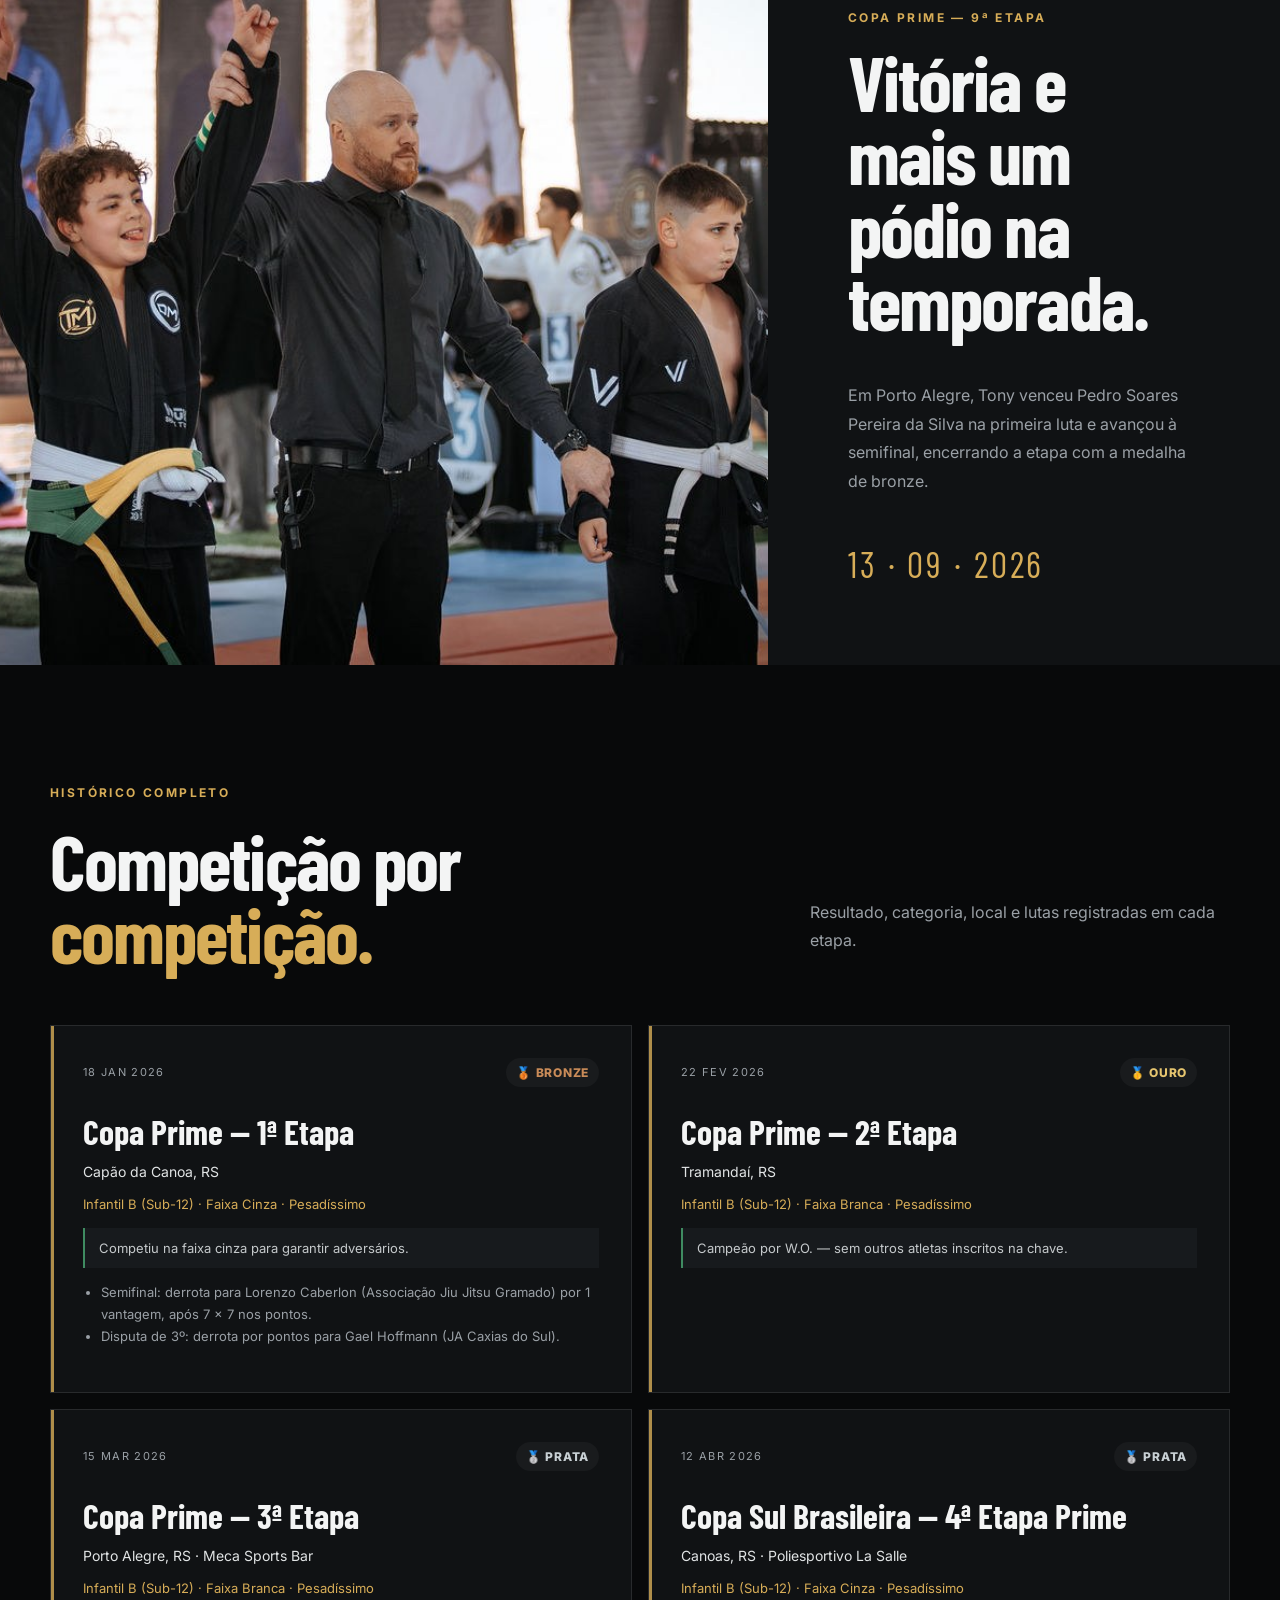
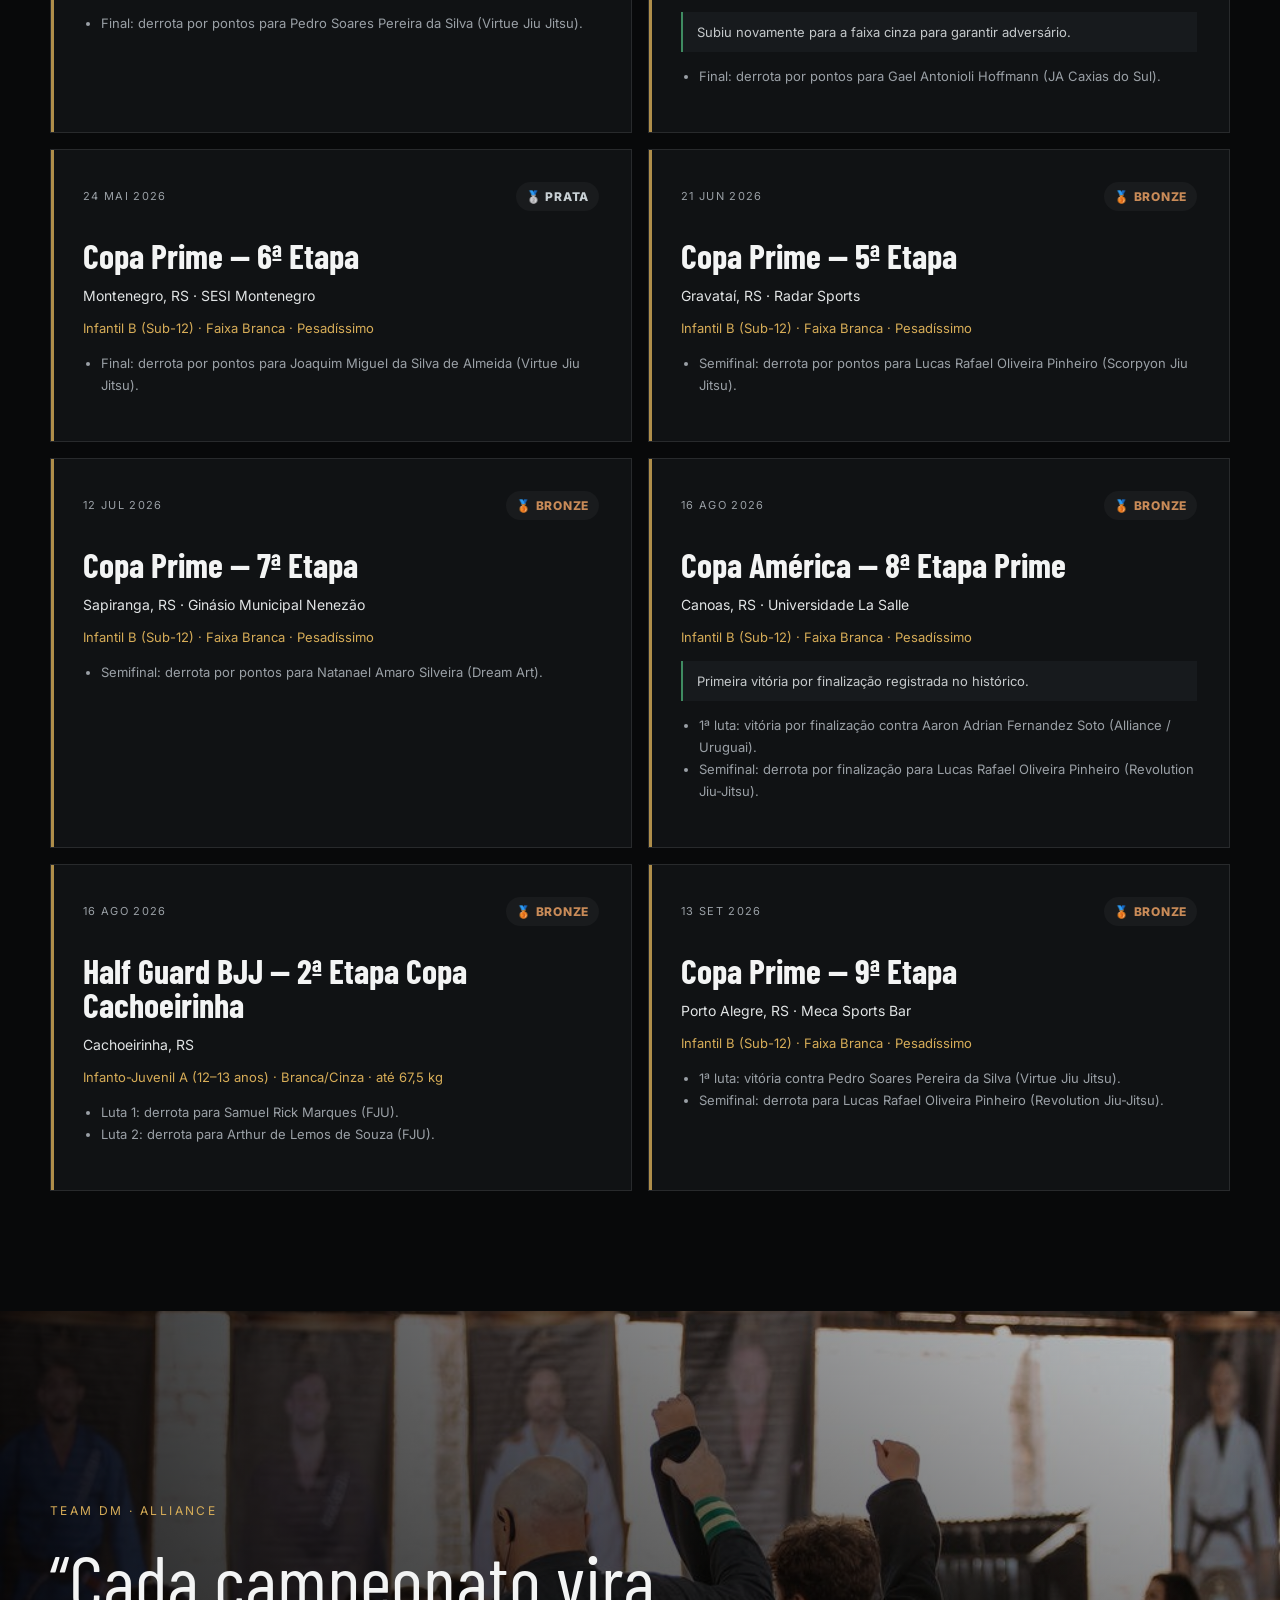
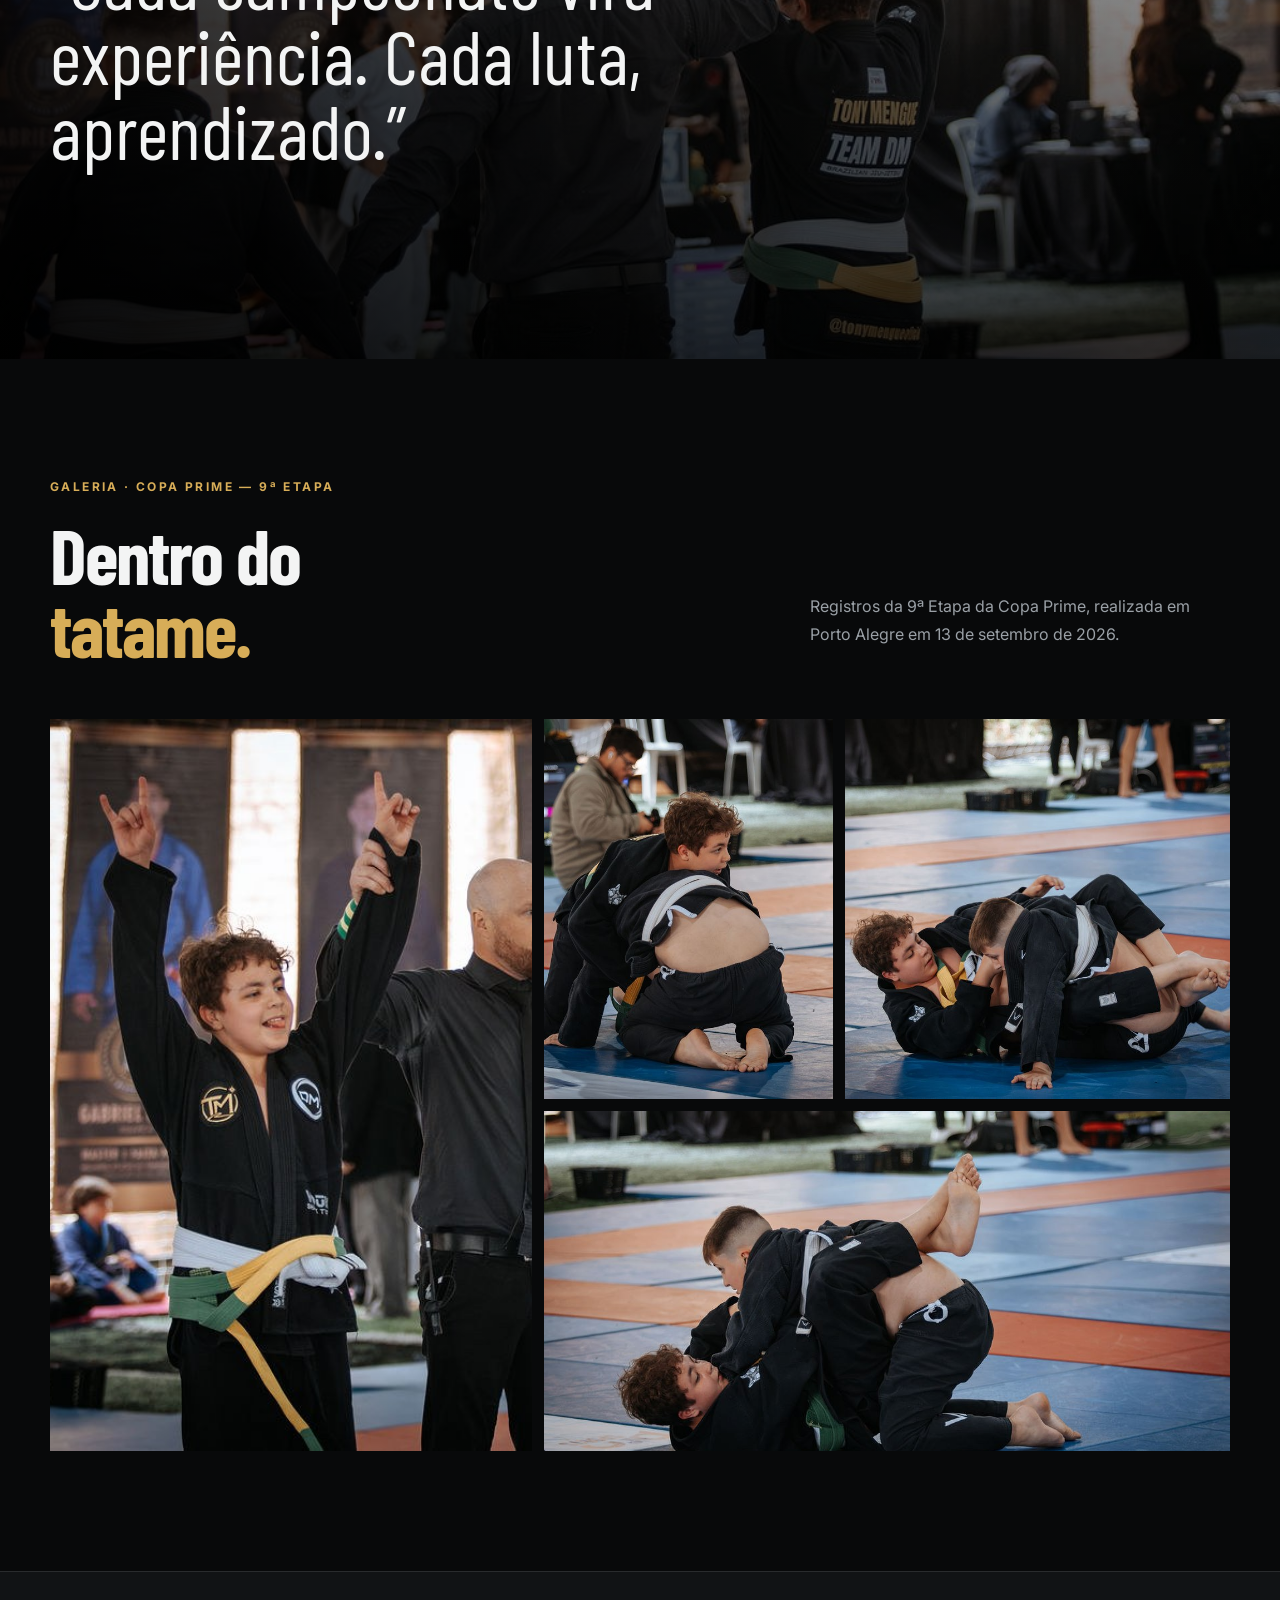
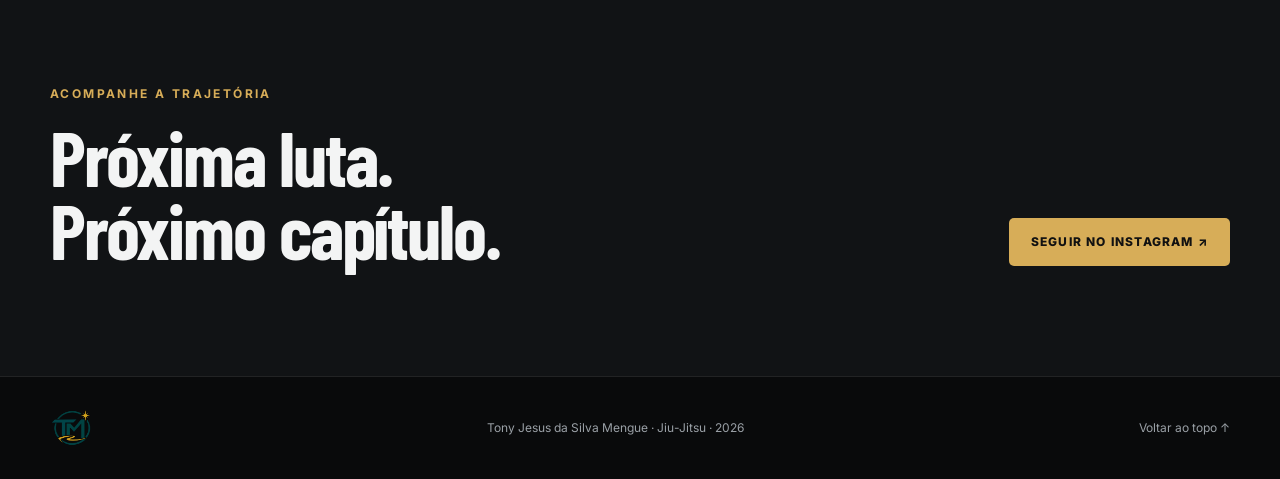
==== commit 2d17f86f: "Adiciona logo como ícone do navegador" ====
--- a/index.html
+++ b/index.html
@@ -8,6 +8,8 @@
   <link rel="preconnect" href="https://fonts.googleapis.com">
   <link rel="preconnect" href="https://fonts.gstatic.com" crossorigin>
   <link href="https://fonts.googleapis.com/css2?family=Barlow+Condensed:wght@600;700;800&family=Inter:wght@400;500;600;700&display=swap" rel="stylesheet">
+  <link rel="icon" type="image/png" href="assets/logo-tm.png">
+  <link rel="apple-touch-icon" href="assets/logo-tm.png">
   <link rel="stylesheet" href="styles.css">
 </head>
 <body>
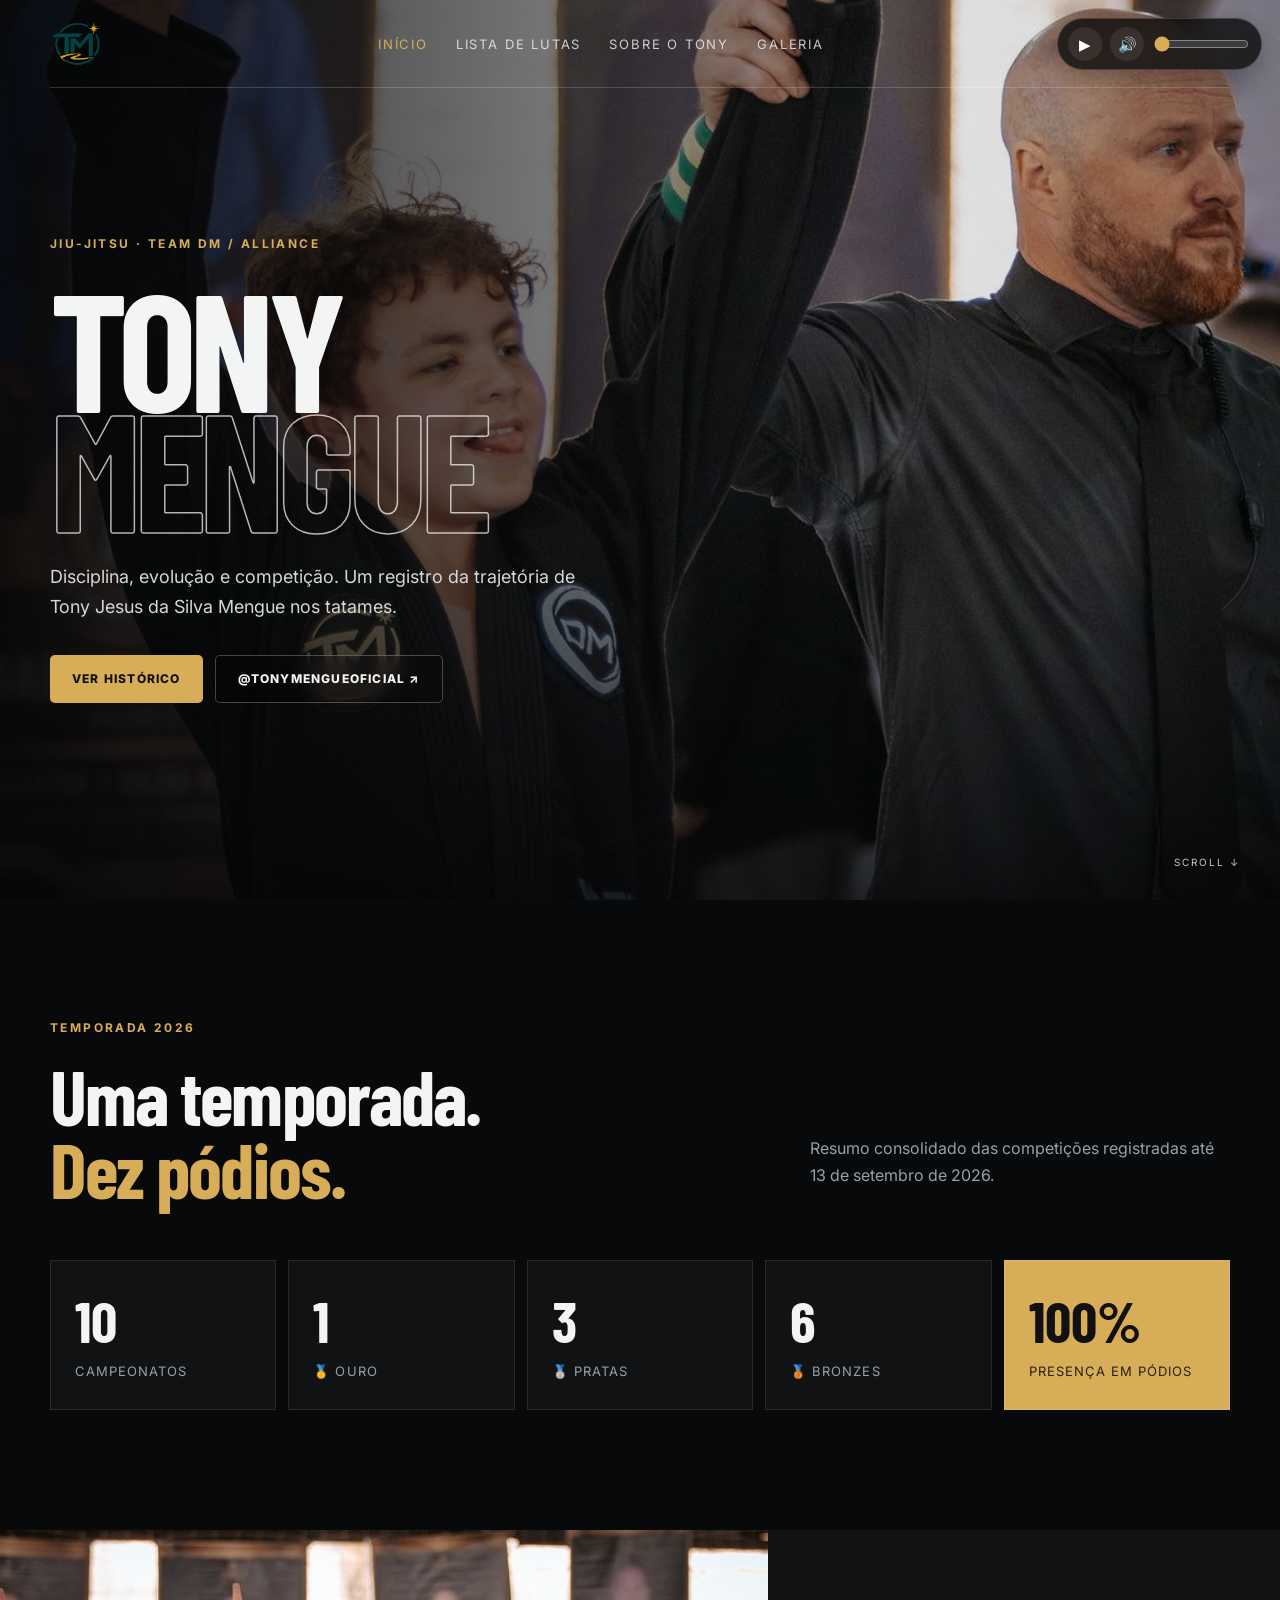
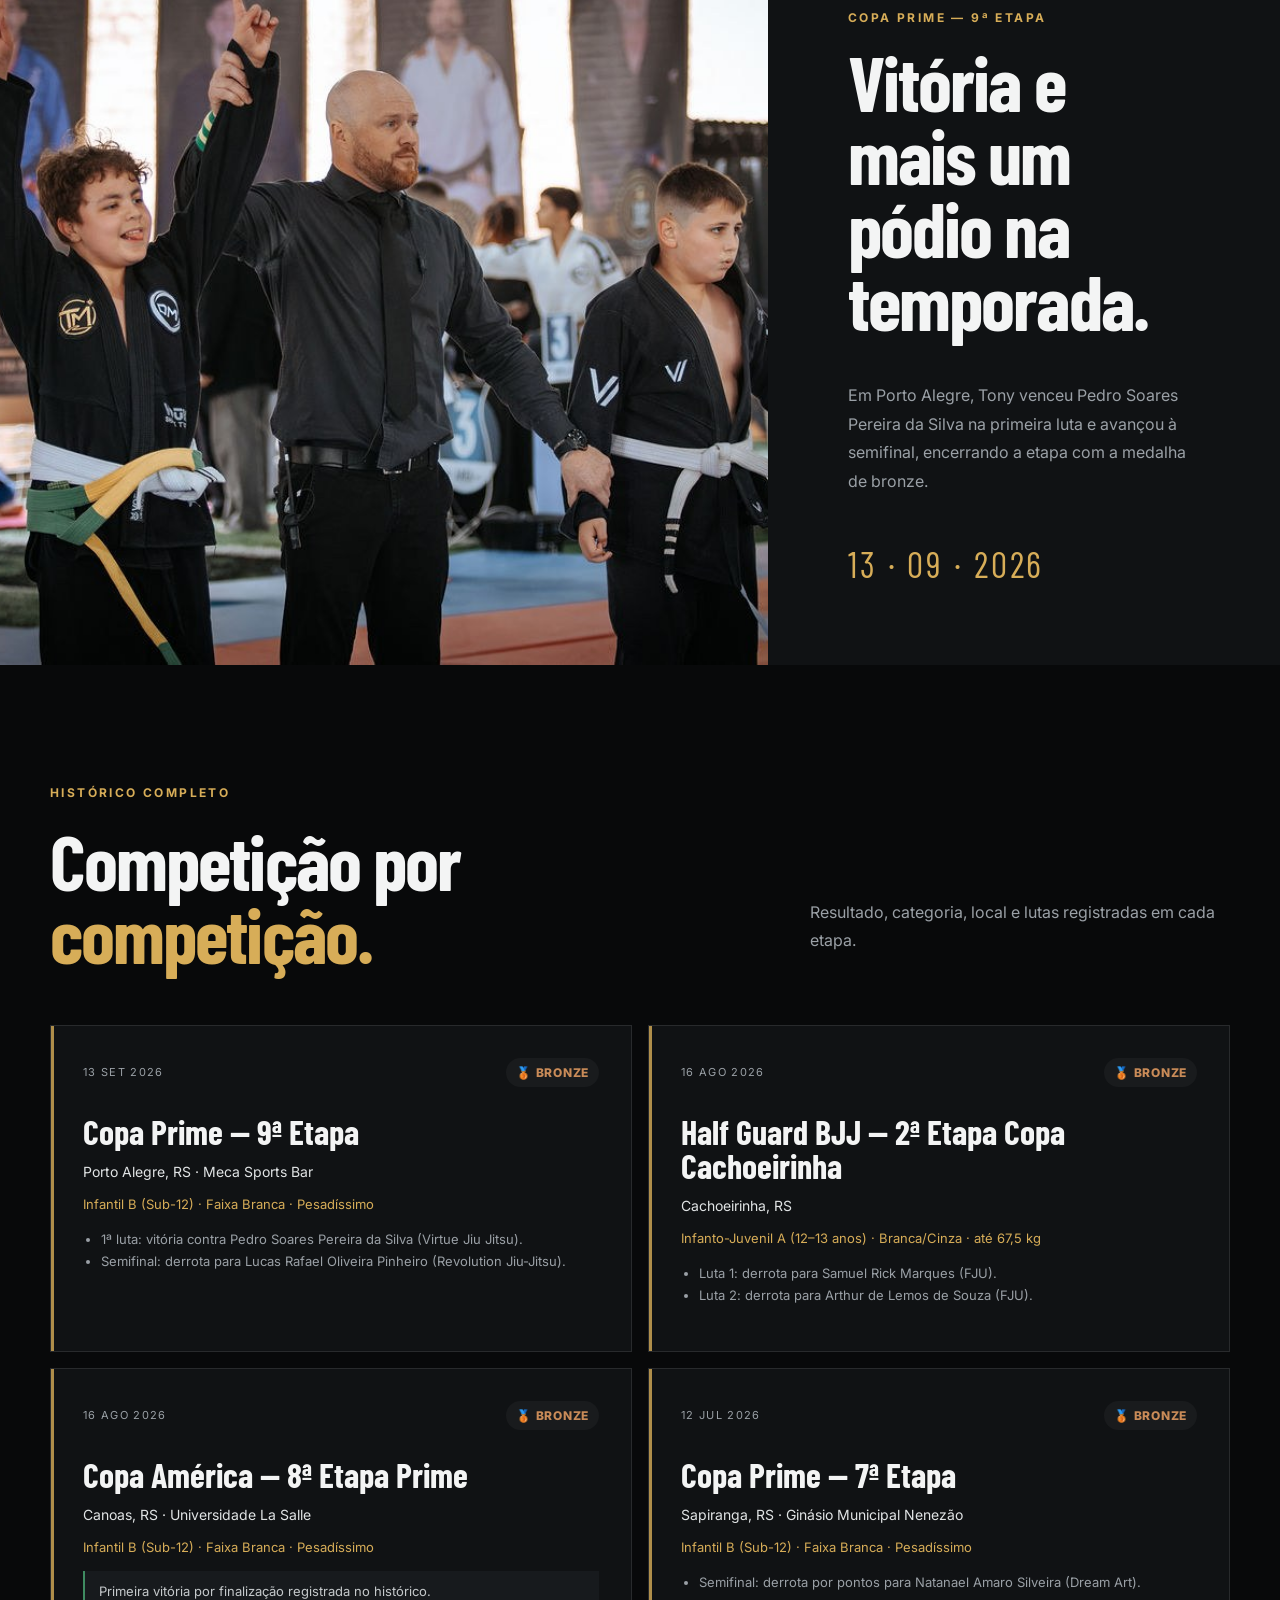
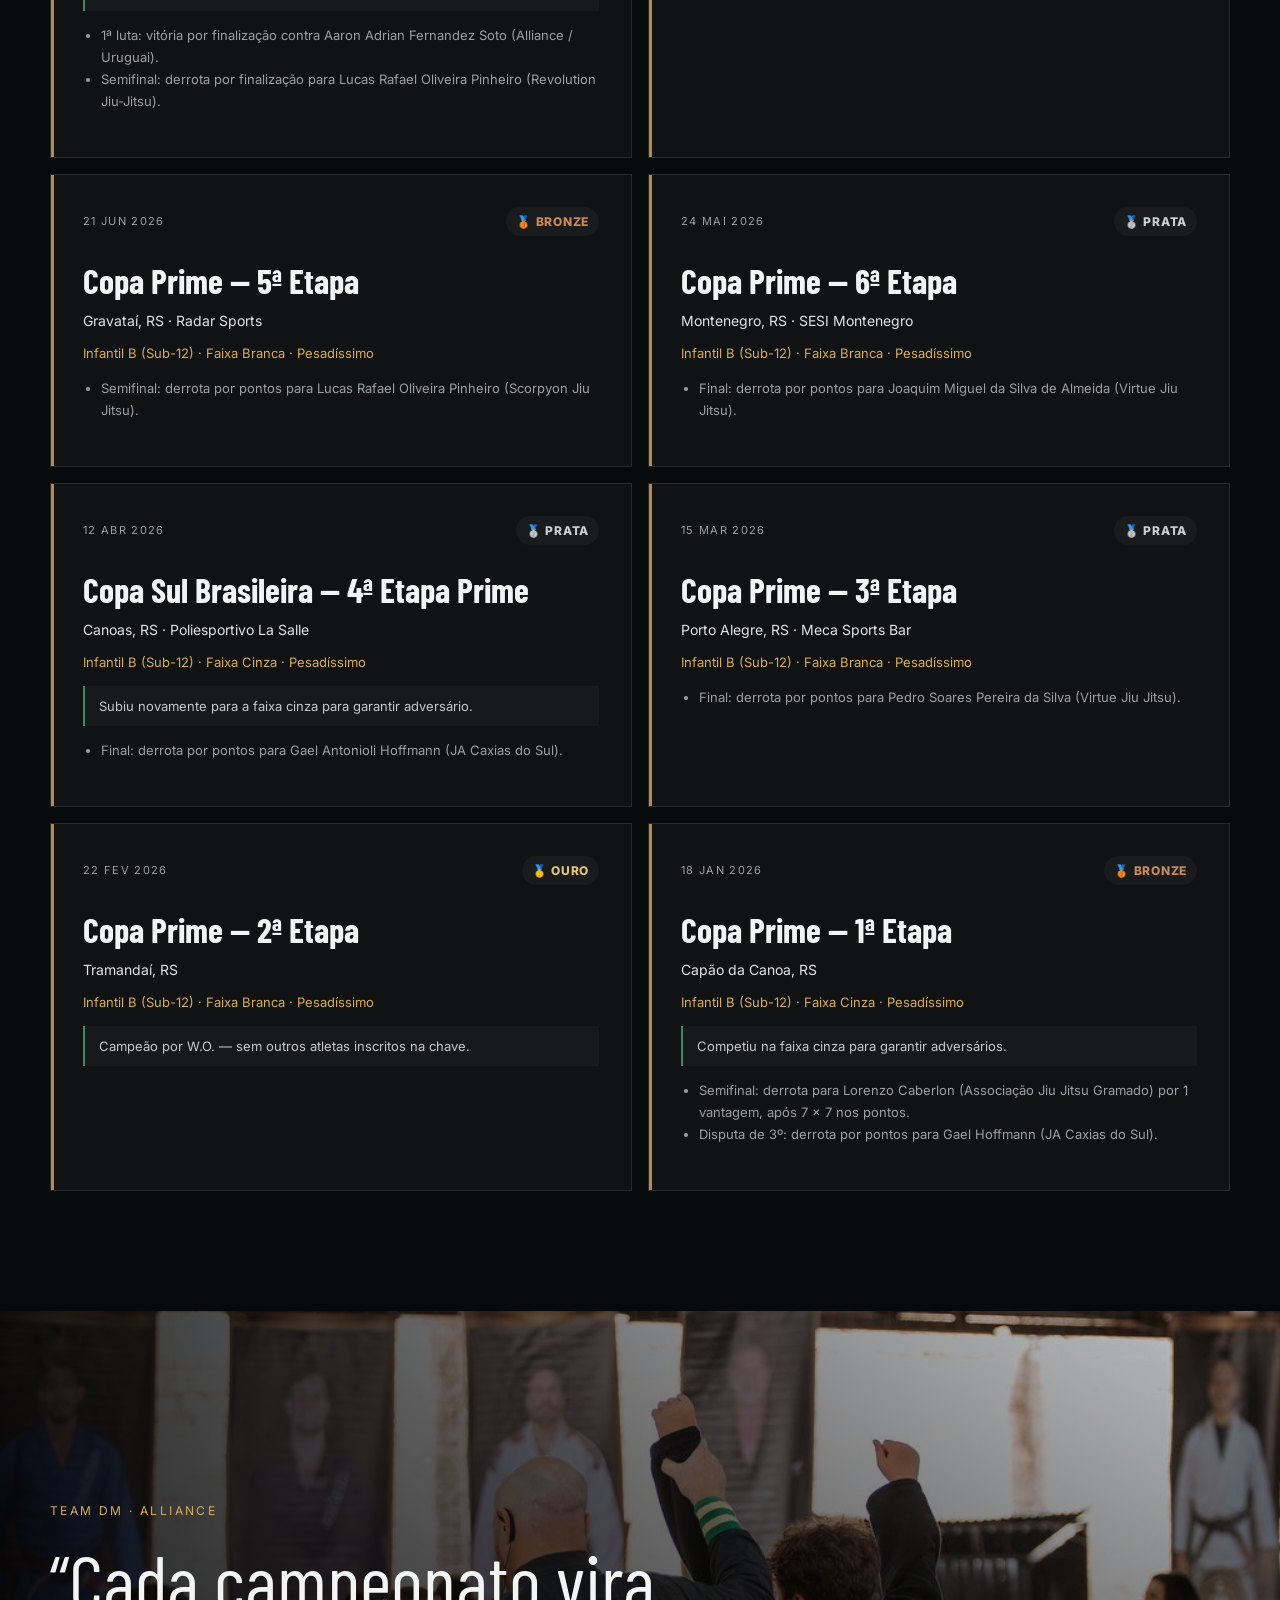
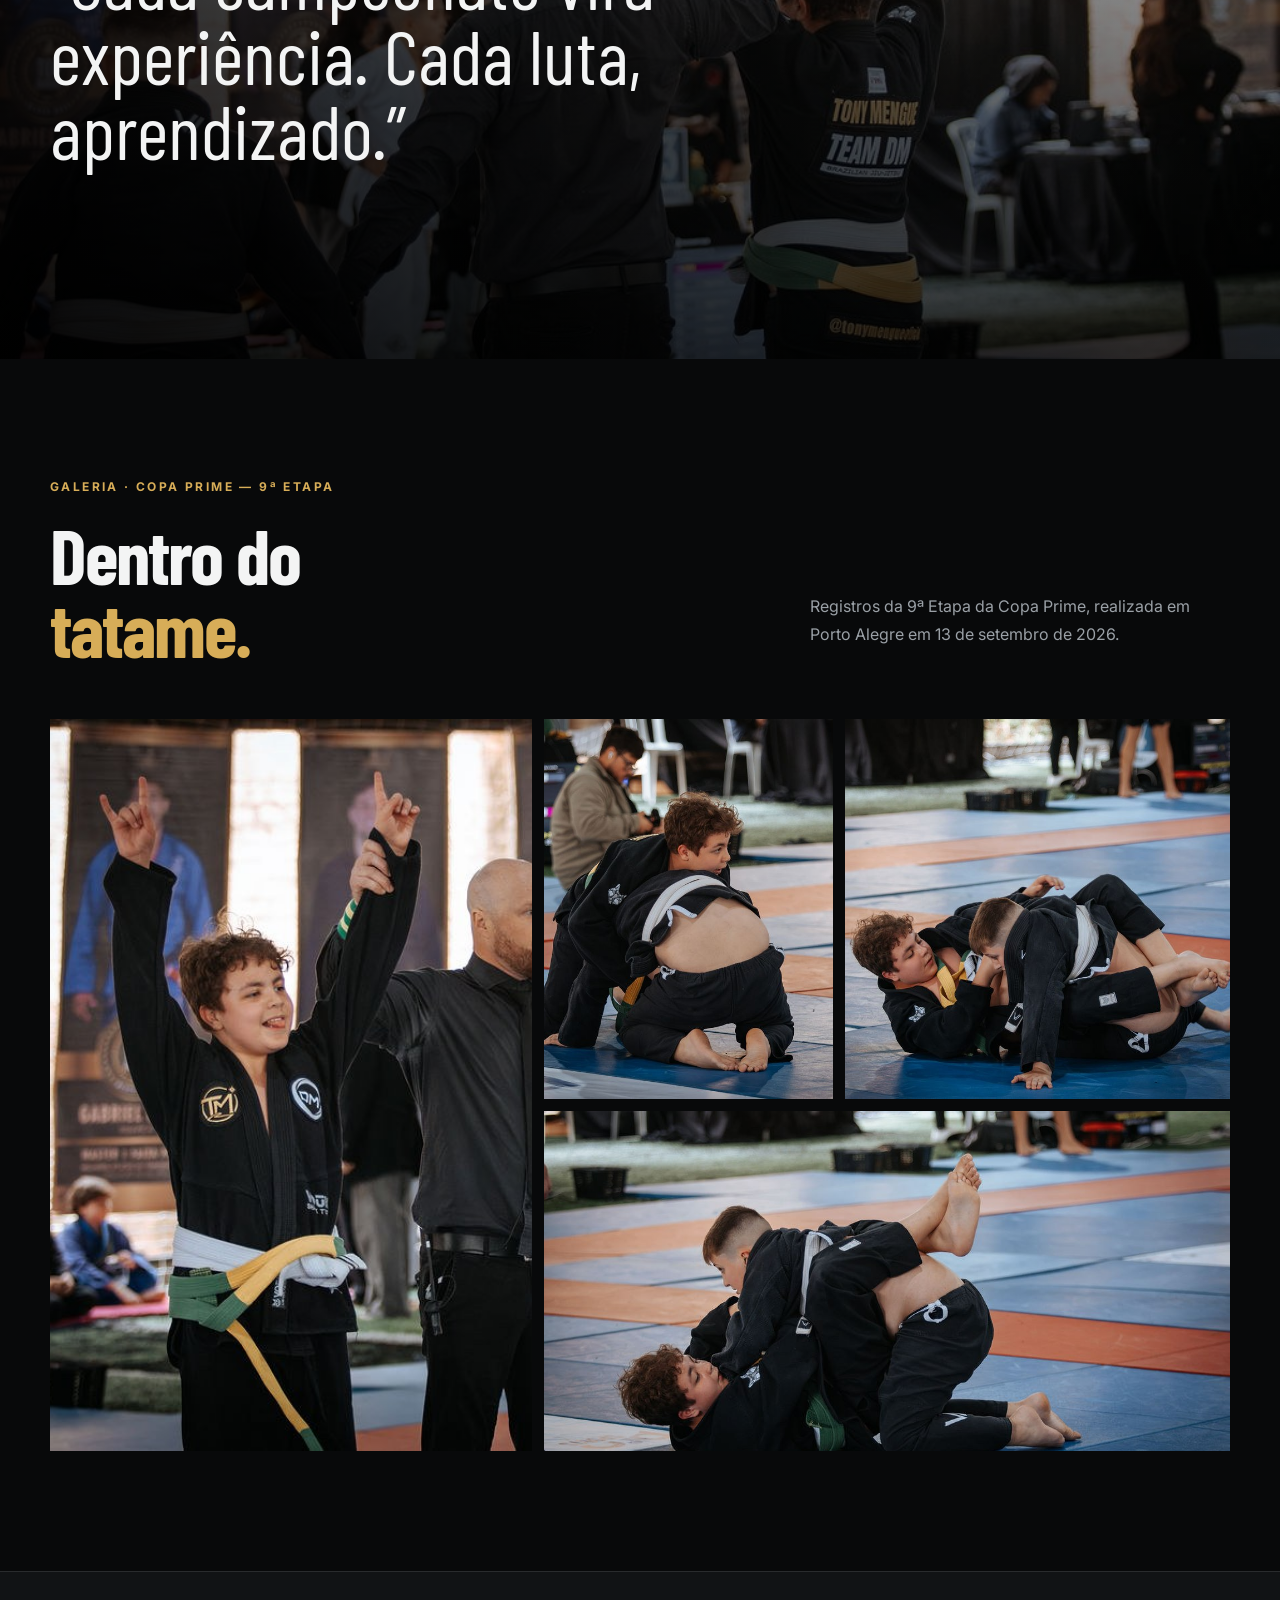
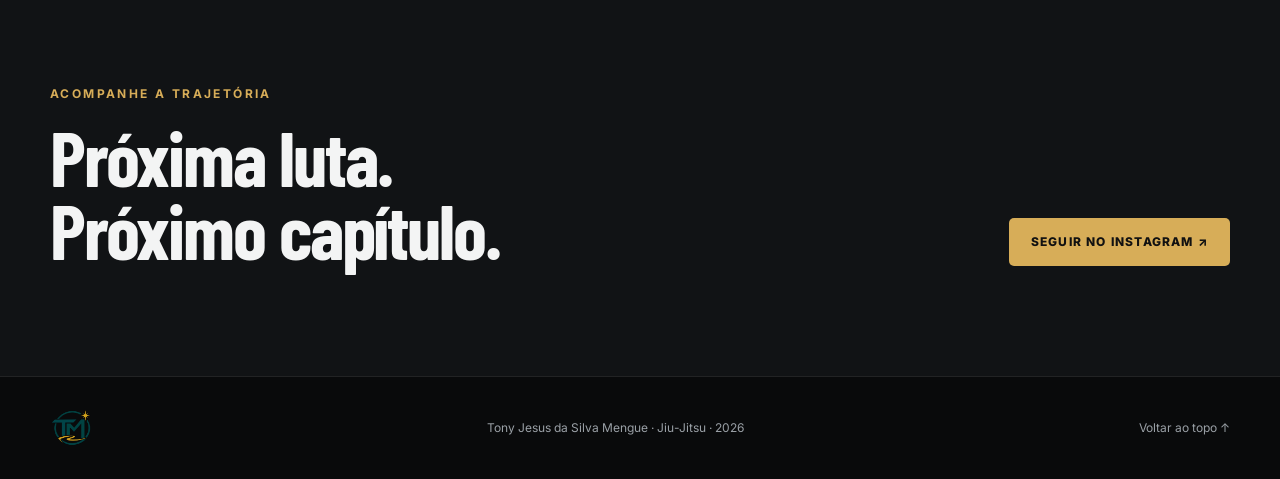
==== commit 1c413d44: "Ordena histórico do mais recente para o mais antigo" ====
--- a/index.html
+++ b/index.html
@@ -74,23 +74,41 @@
         </div>
         <div class="timeline">
           <article class="event-card reveal">
-            <div class="event-top"><span class="event-date">18 JAN 2026</span><span class="medal bronze">🥉 Bronze</span></div>
-            <h3>Copa Prime — 1ª Etapa</h3><p class="place">Capão da Canoa, RS</p>
-            <p class="category">Infantil B (Sub-12) · Faixa Cinza · Pesadíssimo</p>
-            <p class="note">Competiu na faixa cinza para garantir adversários.</p>
-            <ul><li>Semifinal: derrota para Lorenzo Caberlon (Associação Jiu Jitsu Gramado) por 1 vantagem, após 7 x 7 nos pontos.</li><li>Disputa de 3º: derrota por pontos para Gael Hoffmann (JA Caxias do Sul).</li></ul>
+            <div class="event-top"><span class="event-date">13 SET 2026</span><span class="medal bronze">🥉 Bronze</span></div>
+            <h3>Copa Prime — 9ª Etapa</h3><p class="place">Porto Alegre, RS · Meca Sports Bar</p>
+            <p class="category">Infantil B (Sub-12) · Faixa Branca · Pesadíssimo</p>
+            <ul><li>1ª luta: vitória contra Pedro Soares Pereira da Silva (Virtue Jiu Jitsu).</li><li>Semifinal: derrota para Lucas Rafael Oliveira Pinheiro (Revolution Jiu-Jitsu).</li></ul>
           </article>
           <article class="event-card reveal">
-            <div class="event-top"><span class="event-date">22 FEV 2026</span><span class="medal gold">🥇 Ouro</span></div>
-            <h3>Copa Prime — 2ª Etapa</h3><p class="place">Tramandaí, RS</p>
-            <p class="category">Infantil B (Sub-12) · Faixa Branca · Pesadíssimo</p>
-            <p class="note">Campeão por W.O. — sem outros atletas inscritos na chave.</p>
+            <div class="event-top"><span class="event-date">16 AGO 2026</span><span class="medal bronze">🥉 Bronze</span></div>
+            <h3>Half Guard BJJ — 2ª Etapa Copa Cachoeirinha</h3><p class="place">Cachoeirinha, RS</p>
+            <p class="category">Infanto-Juvenil A (12–13 anos) · Branca/Cinza · até 67,5 kg</p>
+            <ul><li>Luta 1: derrota para Samuel Rick Marques (FJU).</li><li>Luta 2: derrota para Arthur de Lemos de Souza (FJU).</li></ul>
           </article>
           <article class="event-card reveal">
-            <div class="event-top"><span class="event-date">15 MAR 2026</span><span class="medal silver">🥈 Prata</span></div>
-            <h3>Copa Prime — 3ª Etapa</h3><p class="place">Porto Alegre, RS · Meca Sports Bar</p>
+            <div class="event-top"><span class="event-date">16 AGO 2026</span><span class="medal bronze">🥉 Bronze</span></div>
+            <h3>Copa América — 8ª Etapa Prime</h3><p class="place">Canoas, RS · Universidade La Salle</p>
             <p class="category">Infantil B (Sub-12) · Faixa Branca · Pesadíssimo</p>
-            <ul><li>Final: derrota por pontos para Pedro Soares Pereira da Silva (Virtue Jiu Jitsu).</li></ul>
+            <p class="note">Primeira vitória por finalização registrada no histórico.</p>
+            <ul><li>1ª luta: vitória por finalização contra Aaron Adrian Fernandez Soto (Alliance / Uruguai).</li><li>Semifinal: derrota por finalização para Lucas Rafael Oliveira Pinheiro (Revolution Jiu-Jitsu).</li></ul>
+          </article>
+          <article class="event-card reveal">
+            <div class="event-top"><span class="event-date">12 JUL 2026</span><span class="medal bronze">🥉 Bronze</span></div>
+            <h3>Copa Prime — 7ª Etapa</h3><p class="place">Sapiranga, RS · Ginásio Municipal Nenezão</p>
+            <p class="category">Infantil B (Sub-12) · Faixa Branca · Pesadíssimo</p>
+            <ul><li>Semifinal: derrota por pontos para Natanael Amaro Silveira (Dream Art).</li></ul>
+          </article>
+          <article class="event-card reveal">
+            <div class="event-top"><span class="event-date">21 JUN 2026</span><span class="medal bronze">🥉 Bronze</span></div>
+            <h3>Copa Prime — 5ª Etapa</h3><p class="place">Gravataí, RS · Radar Sports</p>
+            <p class="category">Infantil B (Sub-12) · Faixa Branca · Pesadíssimo</p>
+            <ul><li>Semifinal: derrota por pontos para Lucas Rafael Oliveira Pinheiro (Scorpyon Jiu Jitsu).</li></ul>
+          </article>
+          <article class="event-card reveal">
+            <div class="event-top"><span class="event-date">24 MAI 2026</span><span class="medal silver">🥈 Prata</span></div>
+            <h3>Copa Prime — 6ª Etapa</h3><p class="place">Montenegro, RS · SESI Montenegro</p>
+            <p class="category">Infantil B (Sub-12) · Faixa Branca · Pesadíssimo</p>
+            <ul><li>Final: derrota por pontos para Joaquim Miguel da Silva de Almeida (Virtue Jiu Jitsu).</li></ul>
           </article>
           <article class="event-card reveal">
             <div class="event-top"><span class="event-date">12 ABR 2026</span><span class="medal silver">🥈 Prata</span></div>
@@ -100,41 +118,23 @@
             <ul><li>Final: derrota por pontos para Gael Antonioli Hoffmann (JA Caxias do Sul).</li></ul>
           </article>
           <article class="event-card reveal">
-            <div class="event-top"><span class="event-date">24 MAI 2026</span><span class="medal silver">🥈 Prata</span></div>
-            <h3>Copa Prime — 6ª Etapa</h3><p class="place">Montenegro, RS · SESI Montenegro</p>
+            <div class="event-top"><span class="event-date">15 MAR 2026</span><span class="medal silver">🥈 Prata</span></div>
+            <h3>Copa Prime — 3ª Etapa</h3><p class="place">Porto Alegre, RS · Meca Sports Bar</p>
             <p class="category">Infantil B (Sub-12) · Faixa Branca · Pesadíssimo</p>
-            <ul><li>Final: derrota por pontos para Joaquim Miguel da Silva de Almeida (Virtue Jiu Jitsu).</li></ul>
+            <ul><li>Final: derrota por pontos para Pedro Soares Pereira da Silva (Virtue Jiu Jitsu).</li></ul>
           </article>
           <article class="event-card reveal">
-            <div class="event-top"><span class="event-date">21 JUN 2026</span><span class="medal bronze">🥉 Bronze</span></div>
-            <h3>Copa Prime — 5ª Etapa</h3><p class="place">Gravataí, RS · Radar Sports</p>
+            <div class="event-top"><span class="event-date">22 FEV 2026</span><span class="medal gold">🥇 Ouro</span></div>
+            <h3>Copa Prime — 2ª Etapa</h3><p class="place">Tramandaí, RS</p>
             <p class="category">Infantil B (Sub-12) · Faixa Branca · Pesadíssimo</p>
-            <ul><li>Semifinal: derrota por pontos para Lucas Rafael Oliveira Pinheiro (Scorpyon Jiu Jitsu).</li></ul>
+            <p class="note">Campeão por W.O. — sem outros atletas inscritos na chave.</p>
           </article>
           <article class="event-card reveal">
-            <div class="event-top"><span class="event-date">12 JUL 2026</span><span class="medal bronze">🥉 Bronze</span></div>
-            <h3>Copa Prime — 7ª Etapa</h3><p class="place">Sapiranga, RS · Ginásio Municipal Nenezão</p>
-            <p class="category">Infantil B (Sub-12) · Faixa Branca · Pesadíssimo</p>
-            <ul><li>Semifinal: derrota por pontos para Natanael Amaro Silveira (Dream Art).</li></ul>
-          </article>
-          <article class="event-card reveal">
-            <div class="event-top"><span class="event-date">16 AGO 2026</span><span class="medal bronze">🥉 Bronze</span></div>
-            <h3>Copa América — 8ª Etapa Prime</h3><p class="place">Canoas, RS · Universidade La Salle</p>
-            <p class="category">Infantil B (Sub-12) · Faixa Branca · Pesadíssimo</p>
-            <p class="note">Primeira vitória por finalização registrada no histórico.</p>
-            <ul><li>1ª luta: vitória por finalização contra Aaron Adrian Fernandez Soto (Alliance / Uruguai).</li><li>Semifinal: derrota por finalização para Lucas Rafael Oliveira Pinheiro (Revolution Jiu-Jitsu).</li></ul>
-          </article>
-          <article class="event-card reveal">
-            <div class="event-top"><span class="event-date">16 AGO 2026</span><span class="medal bronze">🥉 Bronze</span></div>
-            <h3>Half Guard BJJ — 2ª Etapa Copa Cachoeirinha</h3><p class="place">Cachoeirinha, RS</p>
-            <p class="category">Infanto-Juvenil A (12–13 anos) · Branca/Cinza · até 67,5 kg</p>
-            <ul><li>Luta 1: derrota para Samuel Rick Marques (FJU).</li><li>Luta 2: derrota para Arthur de Lemos de Souza (FJU).</li></ul>
-          </article>
-          <article class="event-card reveal">
-            <div class="event-top"><span class="event-date">13 SET 2026</span><span class="medal bronze">🥉 Bronze</span></div>
-            <h3>Copa Prime — 9ª Etapa</h3><p class="place">Porto Alegre, RS · Meca Sports Bar</p>
-            <p class="category">Infantil B (Sub-12) · Faixa Branca · Pesadíssimo</p>
-            <ul><li>1ª luta: vitória contra Pedro Soares Pereira da Silva (Virtue Jiu Jitsu).</li><li>Semifinal: derrota para Lucas Rafael Oliveira Pinheiro (Revolution Jiu-Jitsu).</li></ul>
+            <div class="event-top"><span class="event-date">18 JAN 2026</span><span class="medal bronze">🥉 Bronze</span></div>
+            <h3>Copa Prime — 1ª Etapa</h3><p class="place">Capão da Canoa, RS</p>
+            <p class="category">Infantil B (Sub-12) · Faixa Cinza · Pesadíssimo</p>
+            <p class="note">Competiu na faixa cinza para garantir adversários.</p>
+            <ul><li>Semifinal: derrota para Lorenzo Caberlon (Associação Jiu Jitsu Gramado) por 1 vantagem, após 7 x 7 nos pontos.</li><li>Disputa de 3º: derrota por pontos para Gael Hoffmann (JA Caxias do Sul).</li></ul>
           </article>
         </div>
       </div>
--- a/styles.css
+++ b/styles.css
@@ -71,7 +71,7 @@
 .life-gallery figure:hover img{transform:scale(1.025)}
 .life-gallery figcaption{position:absolute;left:14px;bottom:14px;background:rgba(0,0,0,.72);backdrop-filter:blur(8px);padding:8px 11px;border-radius:4px;font-size:11px;text-transform:uppercase;letter-spacing:.08em}
 .life-wide{grid-row:span 2}
-.life-wide img{object-position:center}
+.life-wide img{object-position:28% center}
 .goals-section{background:#0c0e10}
 .goals-grid{display:grid;grid-template-columns:1fr 1fr;gap:18px}
 .goal-card ul{padding-left:20px;color:var(--muted);line-height:1.95}
@@ -91,3 +91,10 @@
   .journey-item{grid-template-columns:1fr;gap:4px}
   .life-gallery{grid-template-columns:1fr;grid-auto-rows:290px}.life-wide{grid-column:auto}
 }
+
+.music-player{position:fixed;top:18px;right:18px;z-index:9999;display:flex;align-items:center;gap:8px;padding:8px 10px;background:rgba(8,9,10,.78);border:1px solid rgba(255,255,255,.16);border-radius:999px;backdrop-filter:blur(12px);box-shadow:0 8px 24px rgba(0,0,0,.28)}
+.music-player button{width:34px;height:34px;border:0;border-radius:50%;background:rgba(255,255,255,.08);color:#fff;display:grid;place-items:center;cursor:pointer;font-size:15px;line-height:1}
+.music-player button:hover{background:rgba(255,255,255,.14)}
+.music-volume{width:95px;accent-color:var(--gold);cursor:pointer}
+@media(max-width:900px){.music-player{top:78px;right:12px;padding:7px 8px}.music-volume{width:76px}}
+@media(max-width:560px){.music-player{top:74px;right:10px}.music-player button{width:32px;height:32px}.music-volume{width:64px}}
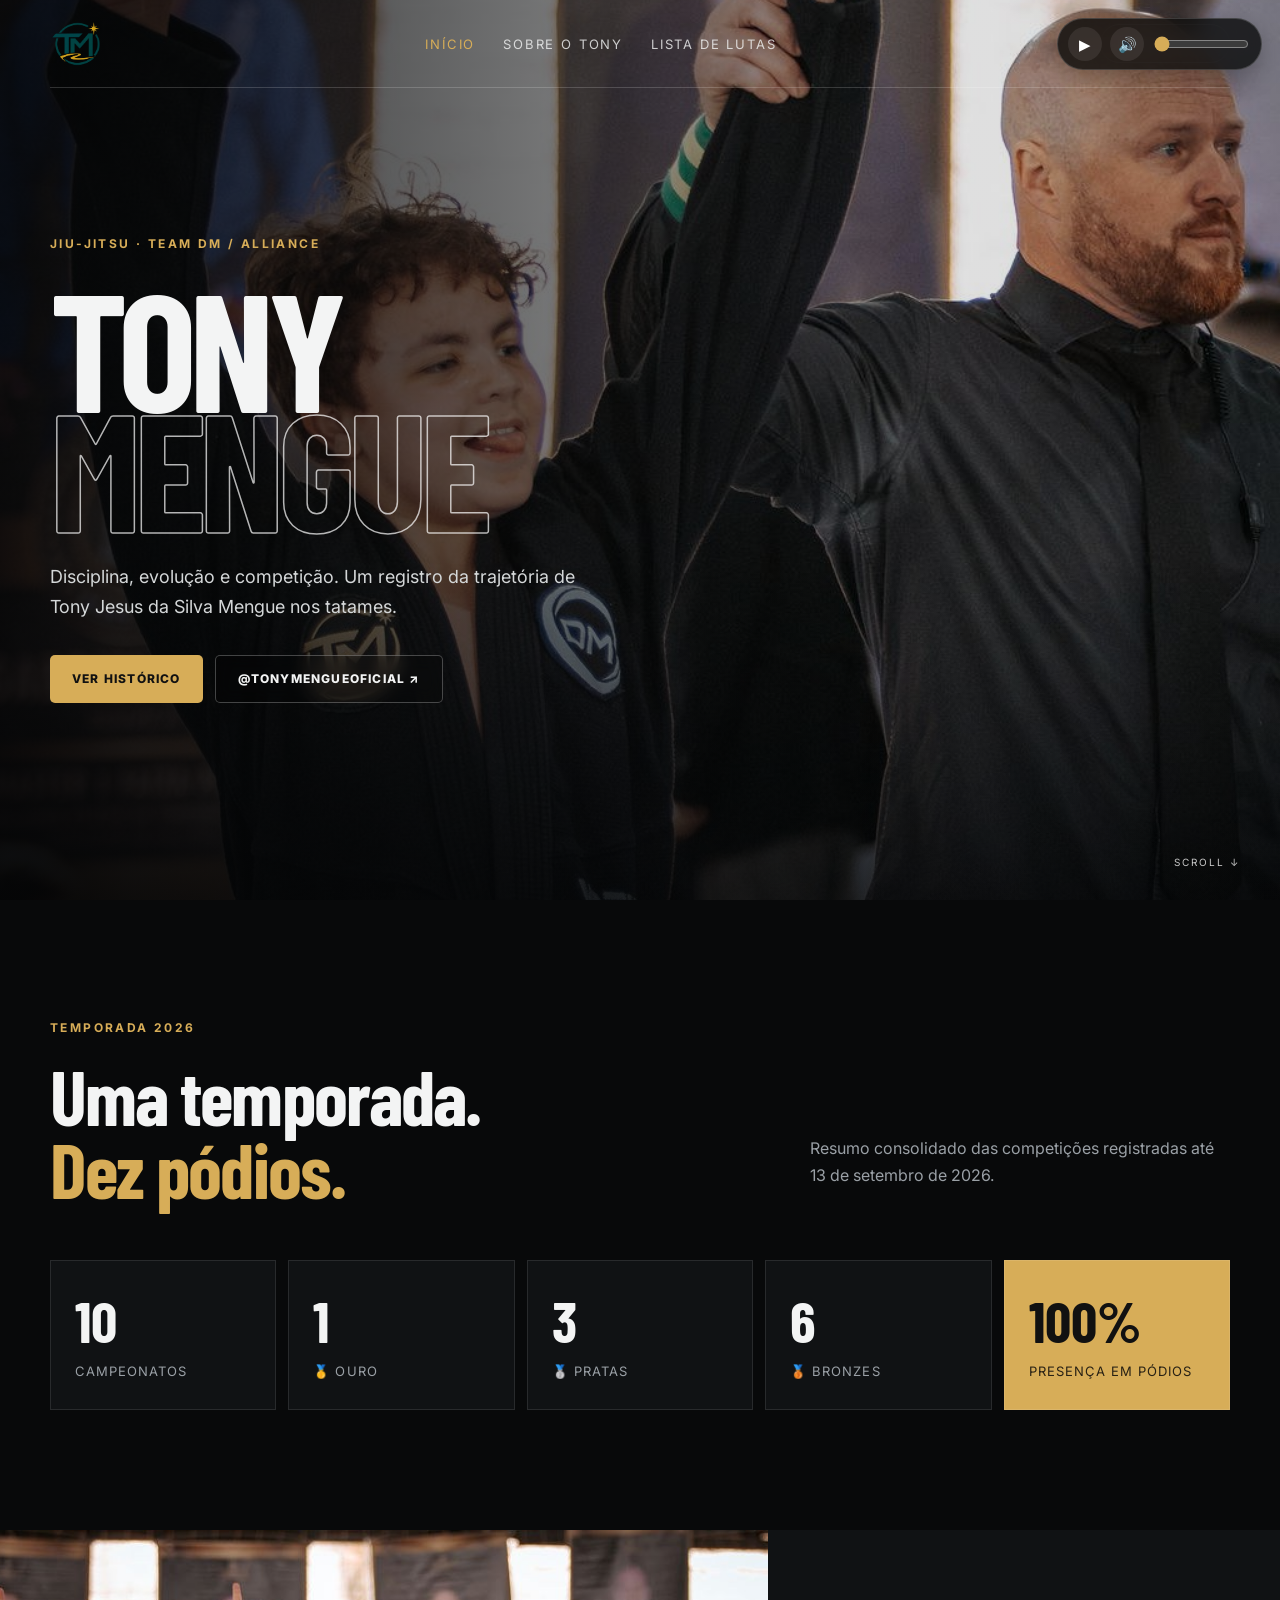
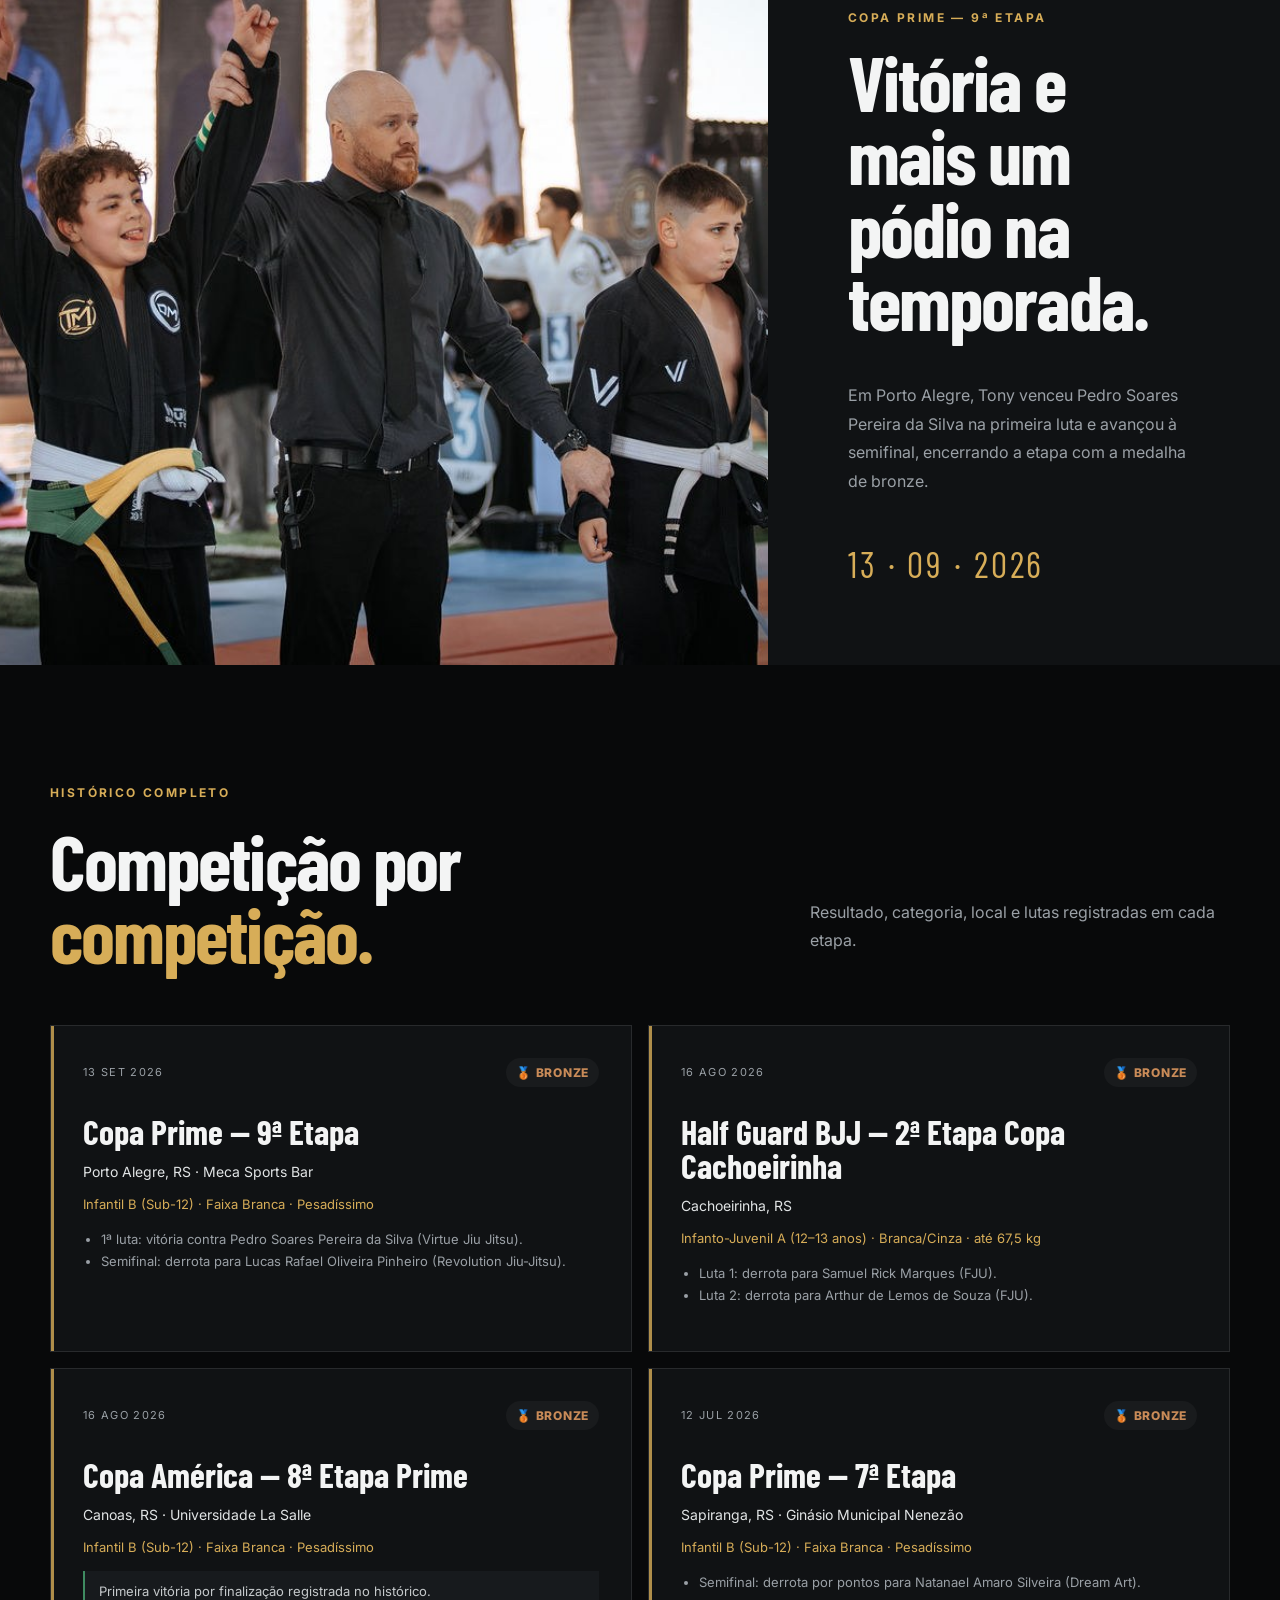
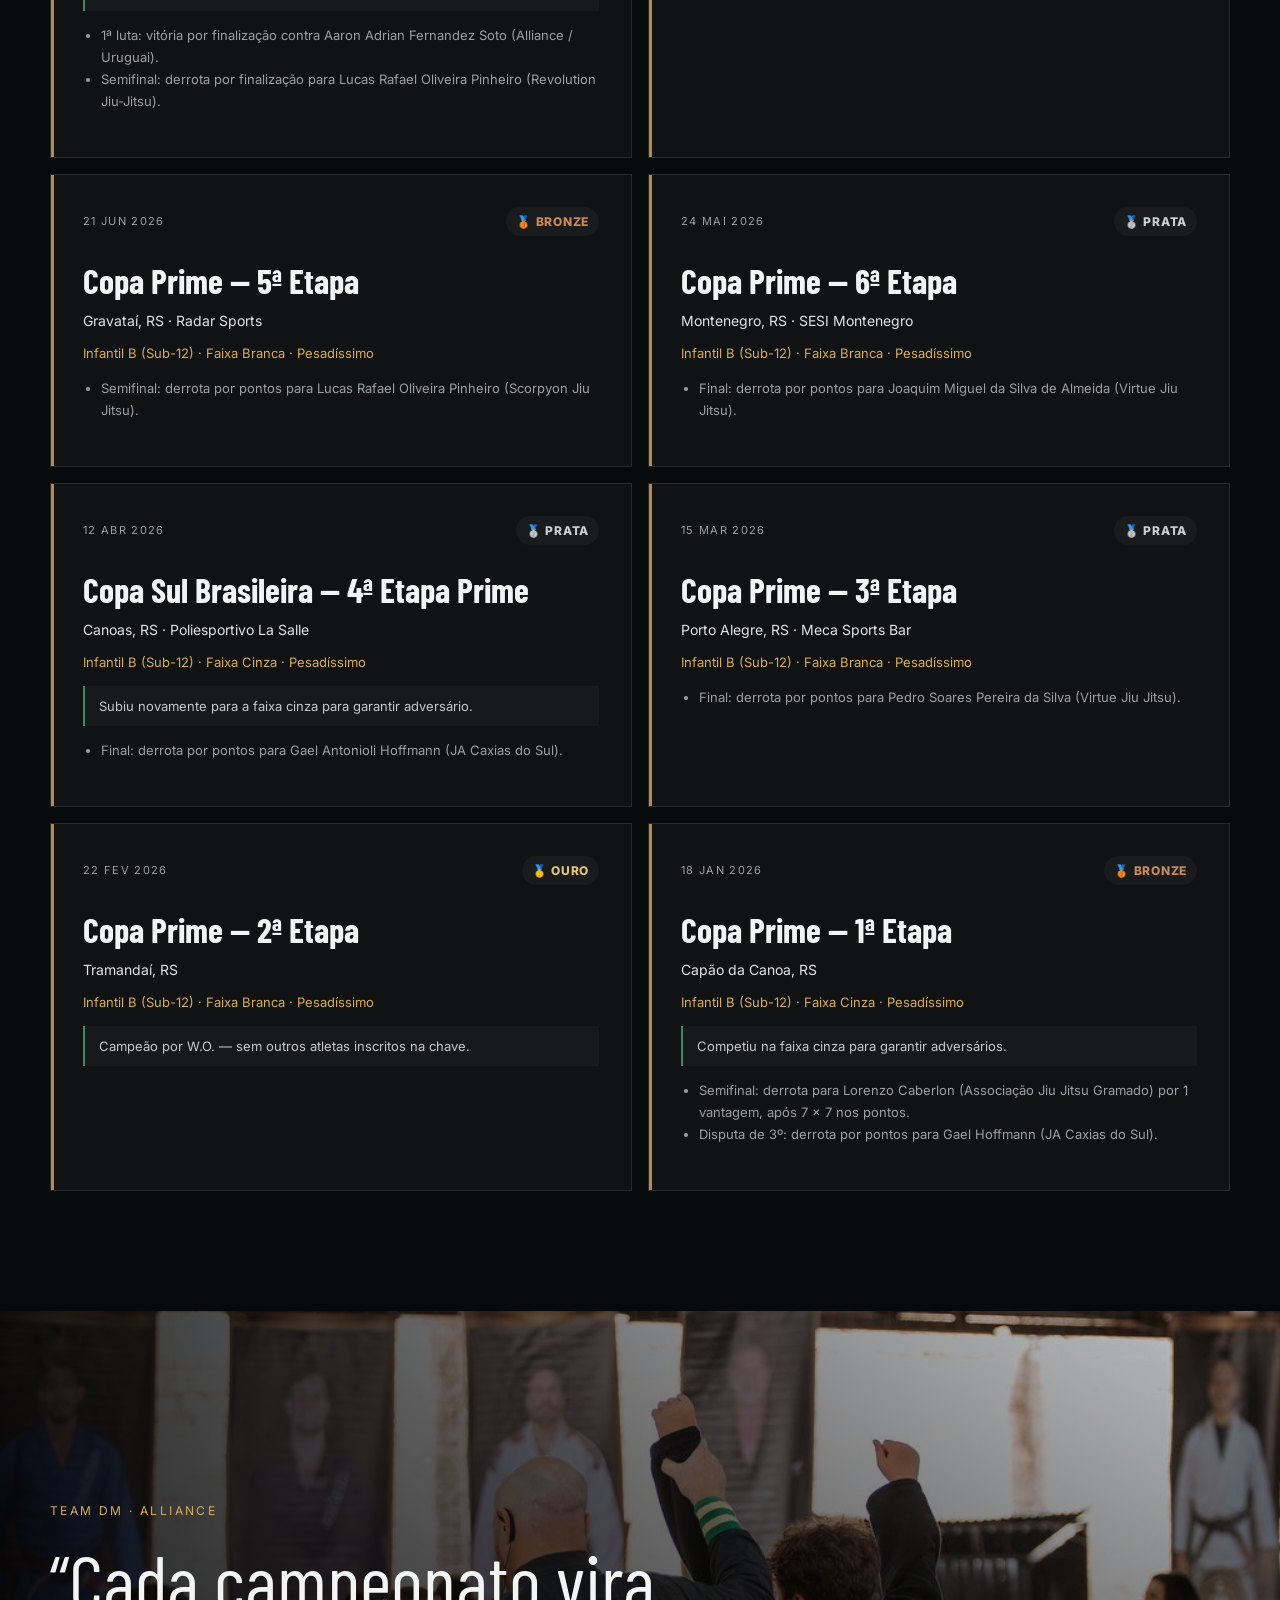
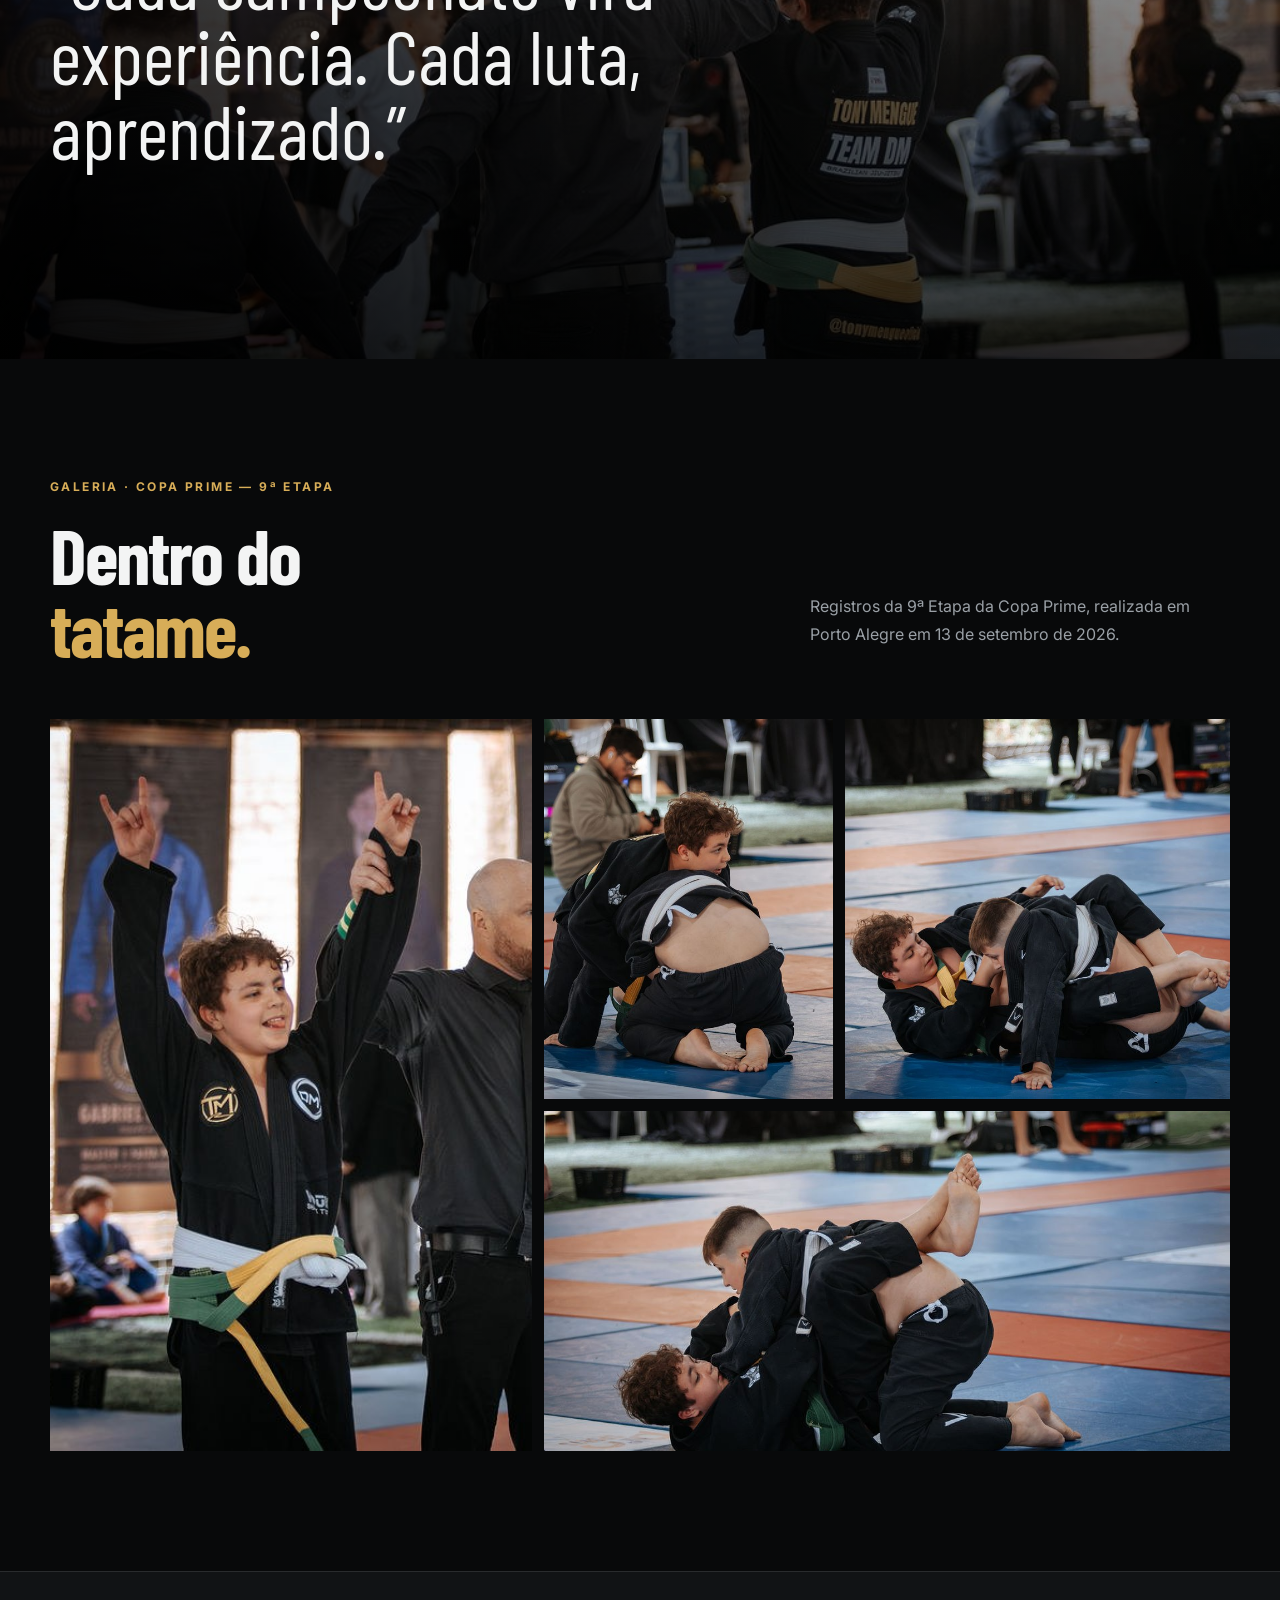
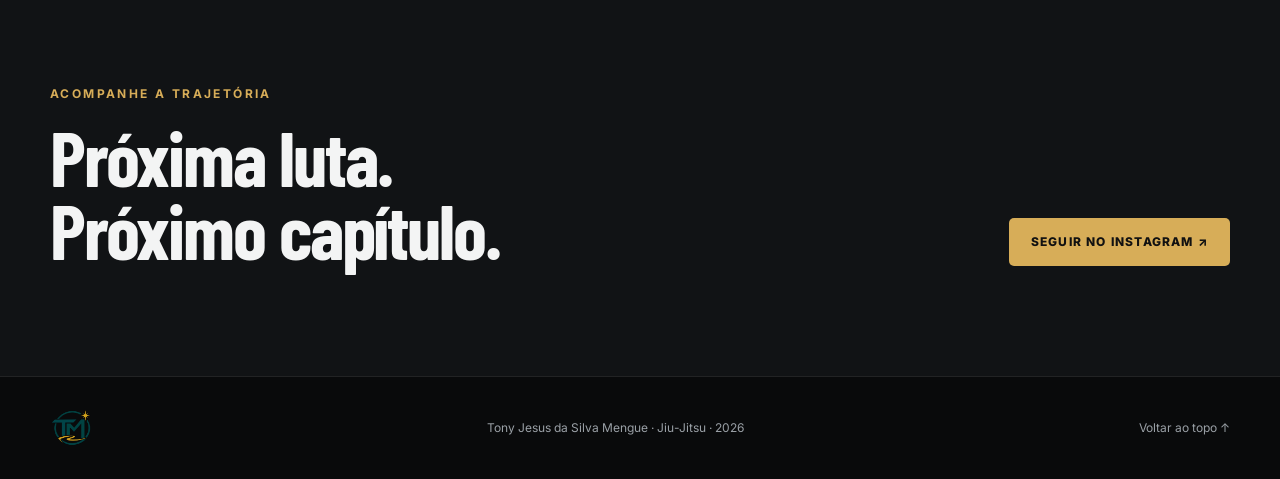
==== commit 8020ae1d: "Padroniza menu principal" ====
--- a/index.html
+++ b/index.html
@@ -18,9 +18,8 @@
       <a href="#inicio" class="brand"><img src="assets/logo-tm.png" alt="Logo Team DM" class="brand-logo"></a>
       <div class="nav-links">
         <a href="index.html" class="active">Início</a>
+        <a href="sobre.html">Sobre o Tony</a>
         <a href="historico.html">Lista de lutas</a>
-        <a href="sobre.html">Sobre o Tony</a>
-        <a href="#galeria">Galeria</a>
       </div>
       <a class="ig-btn" href="https://www.instagram.com/tonymengueoficial/" target="_blank" rel="noopener">Instagram ↗</a>
     </nav>
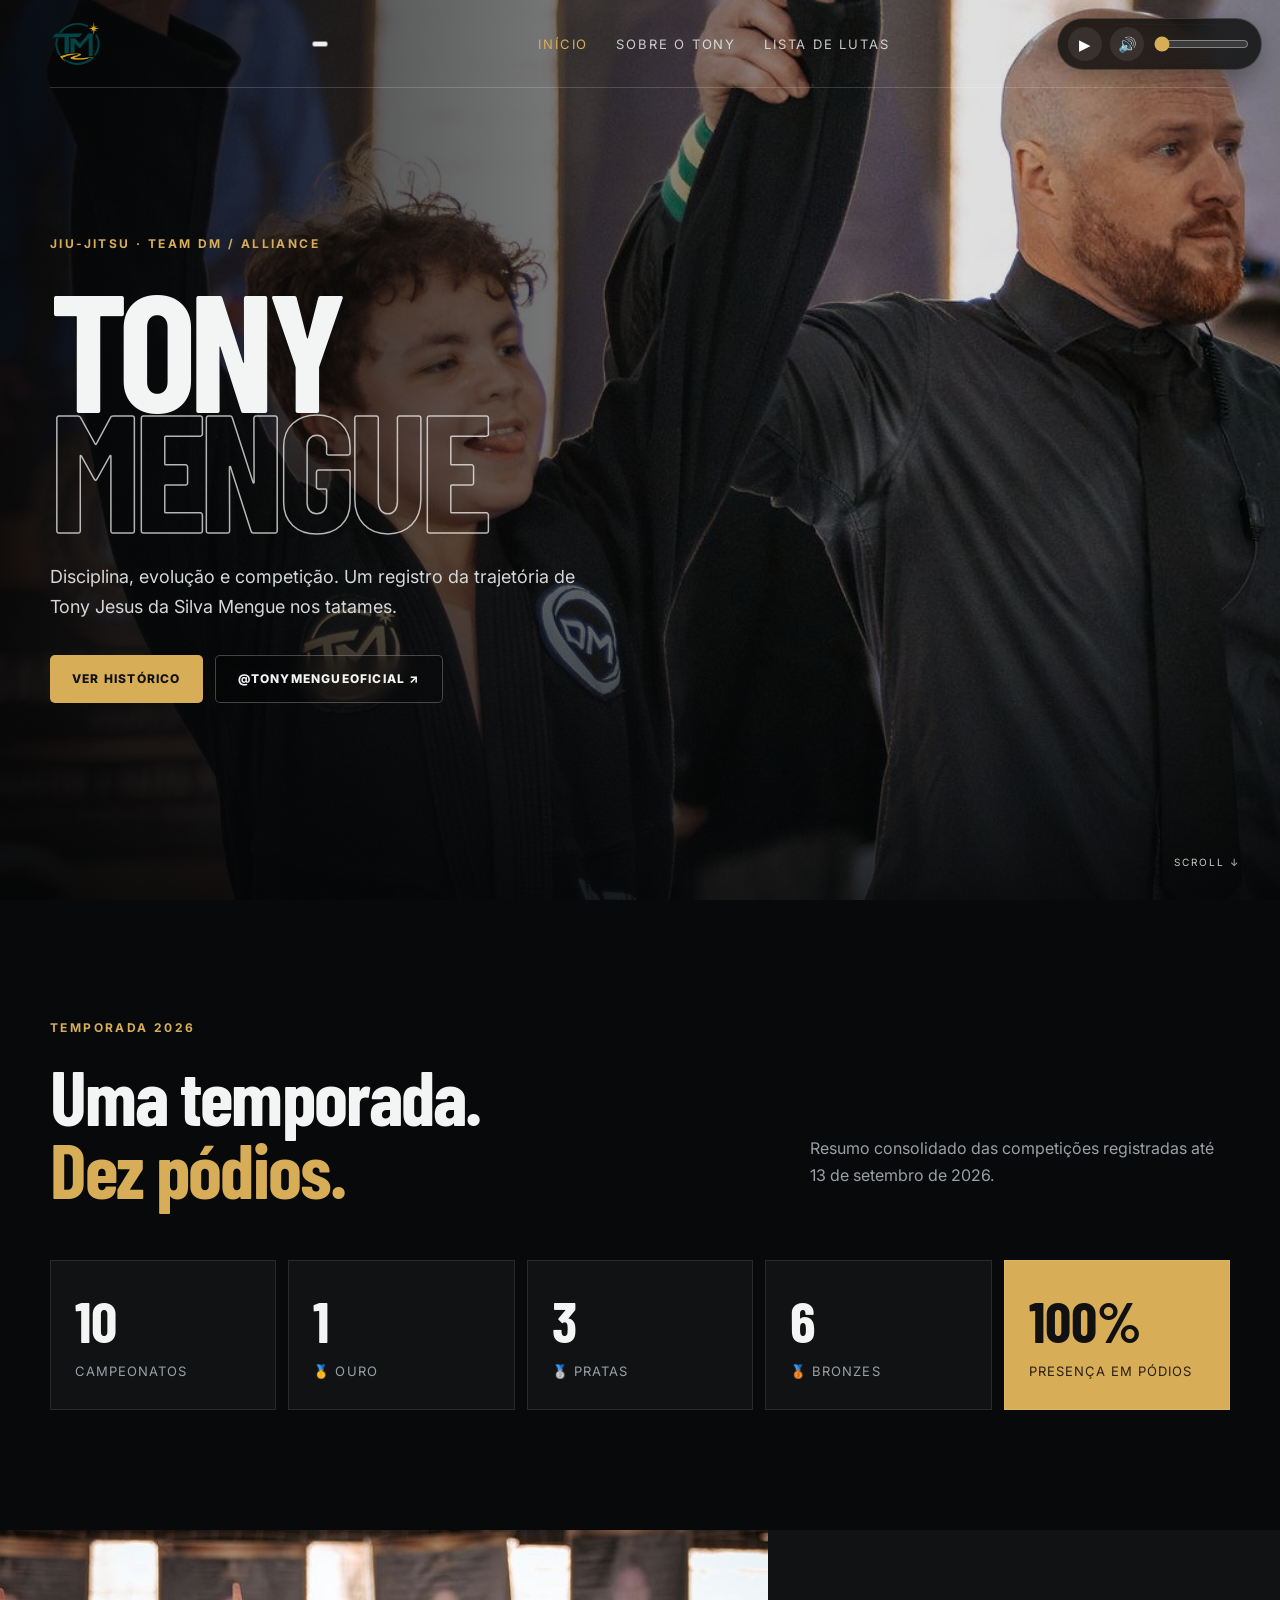
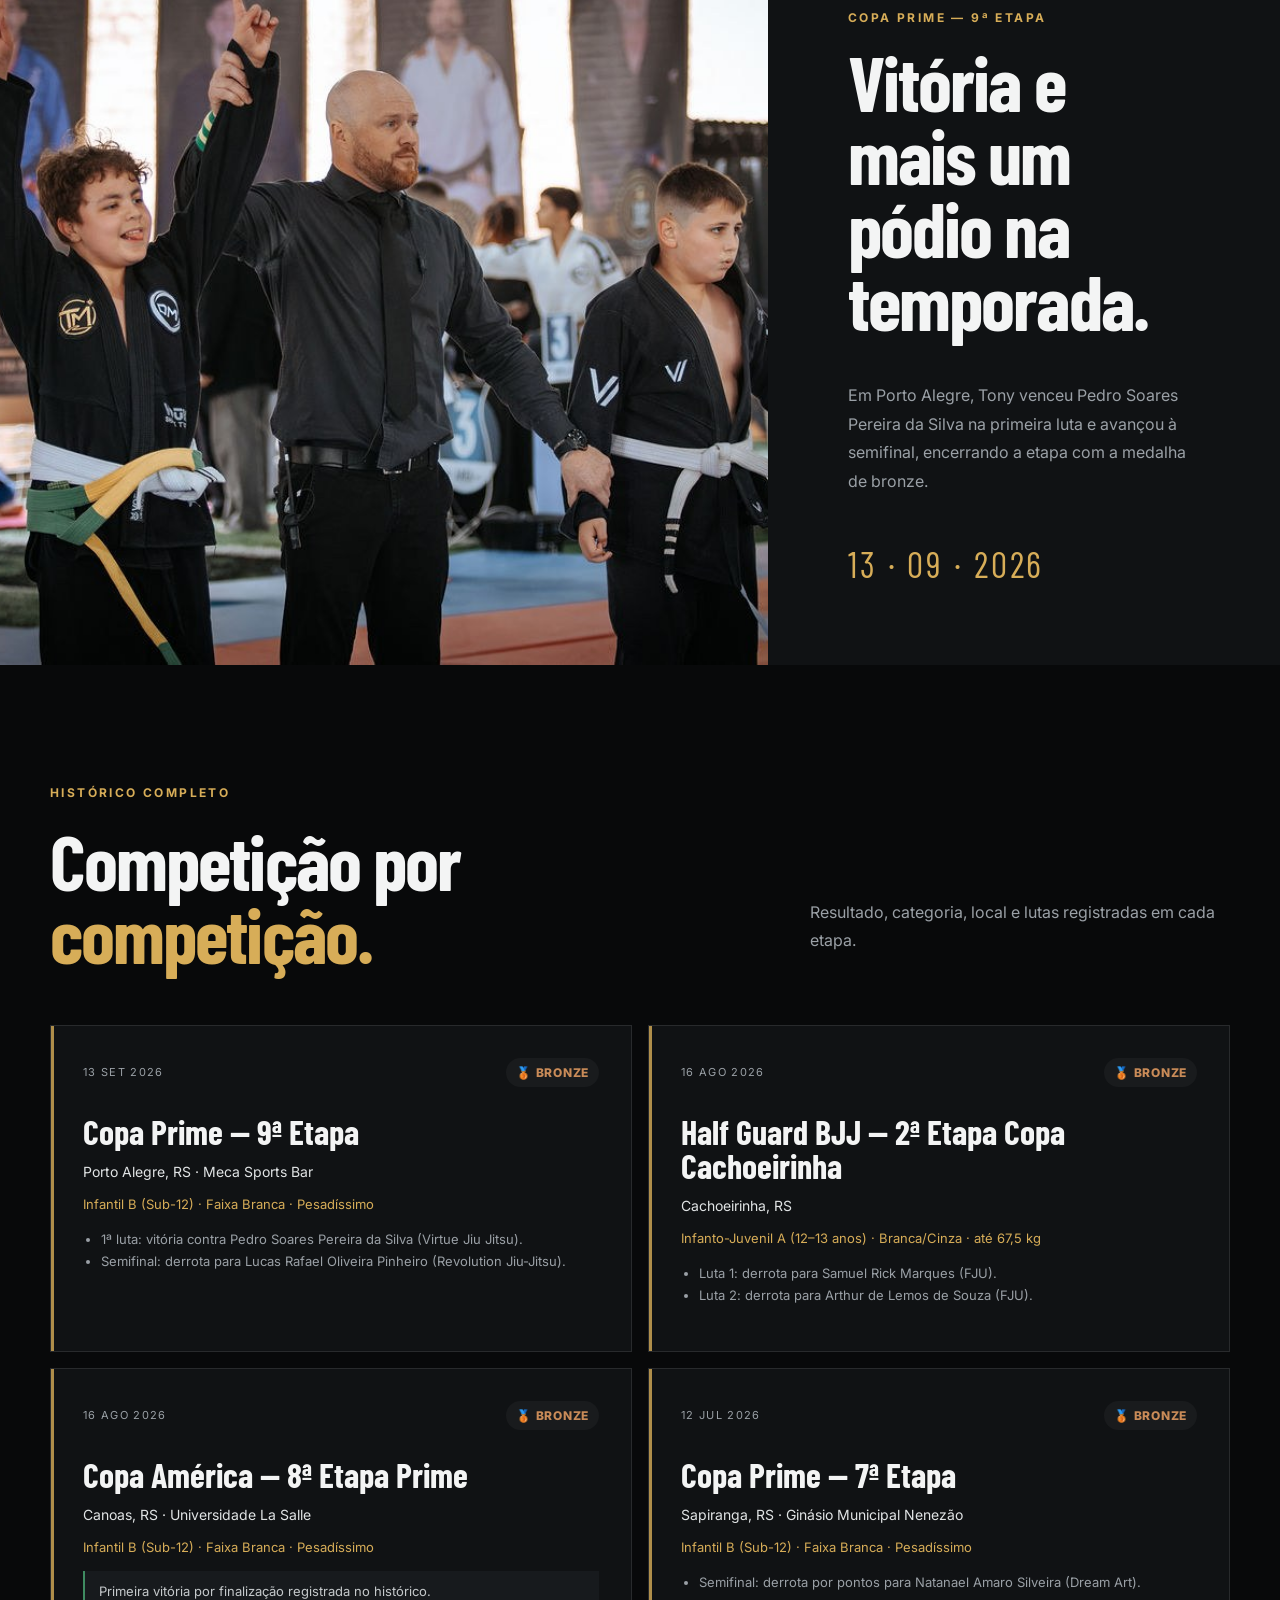
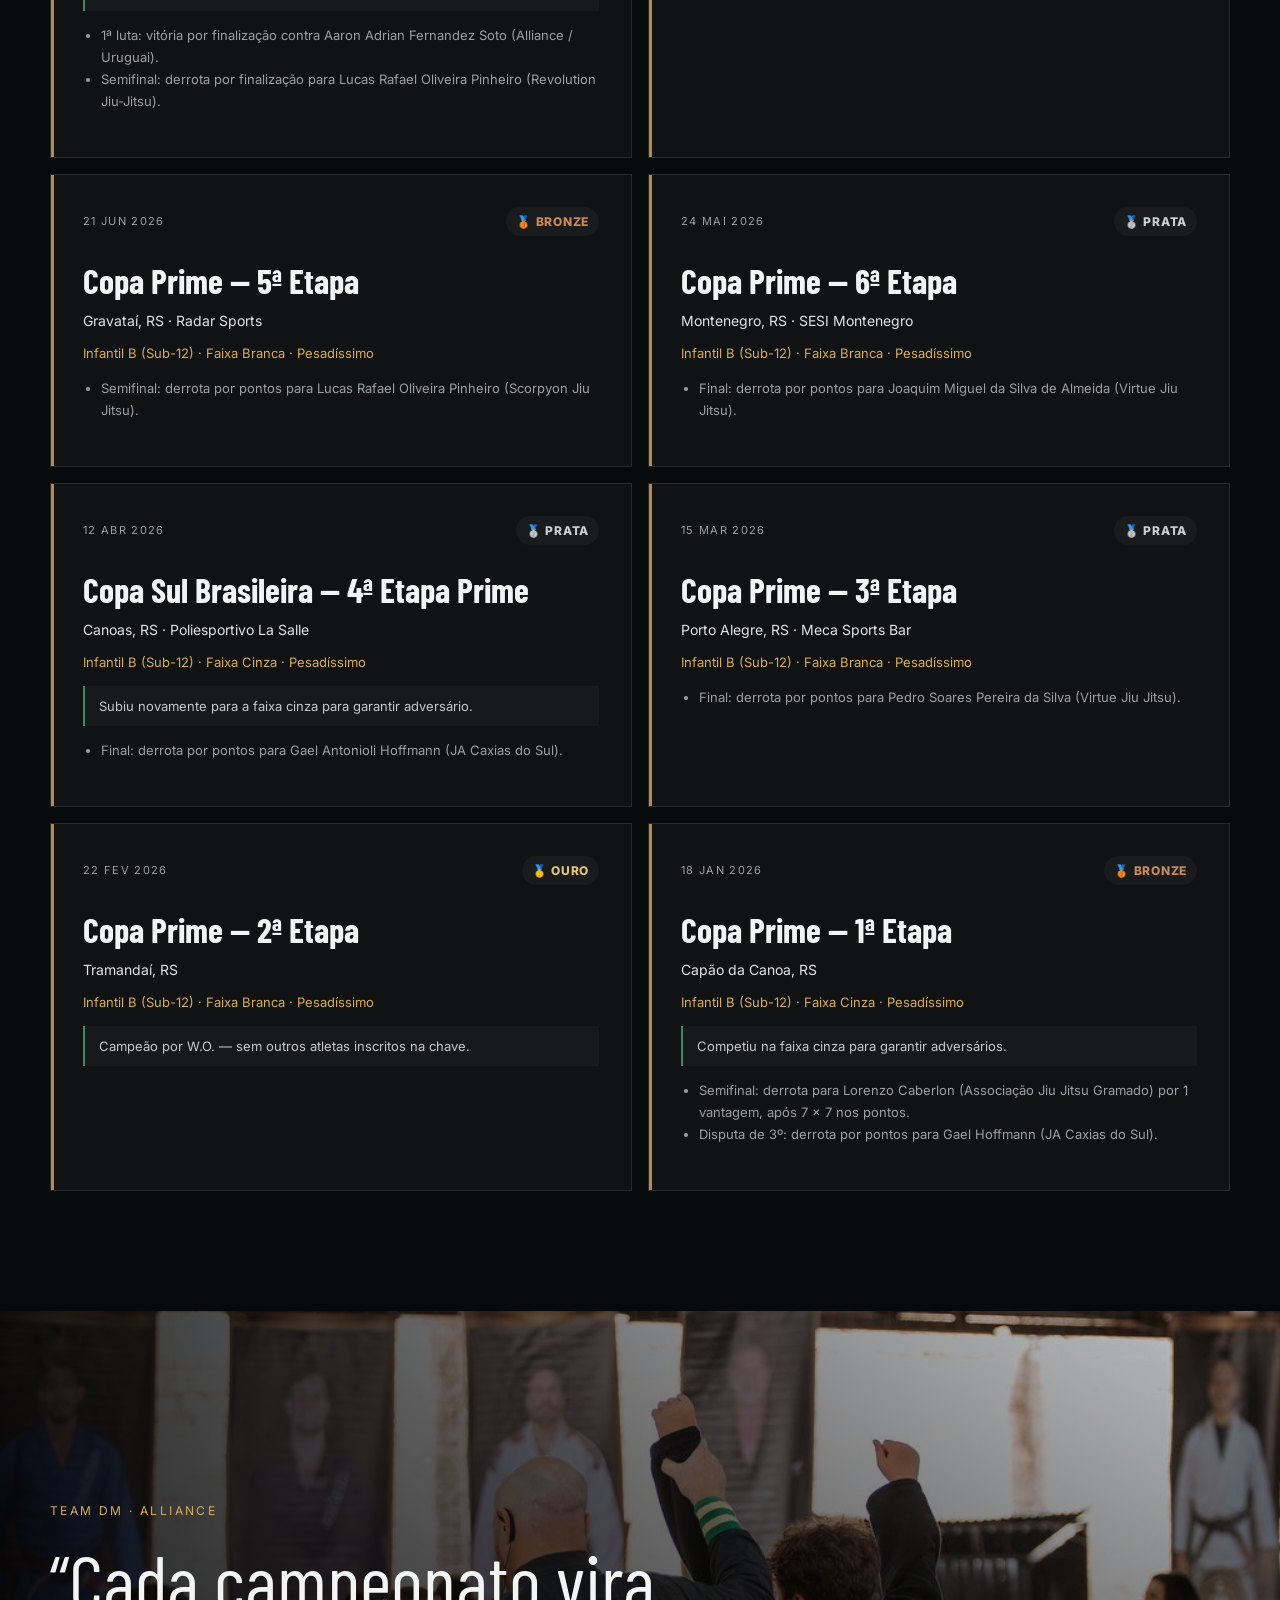
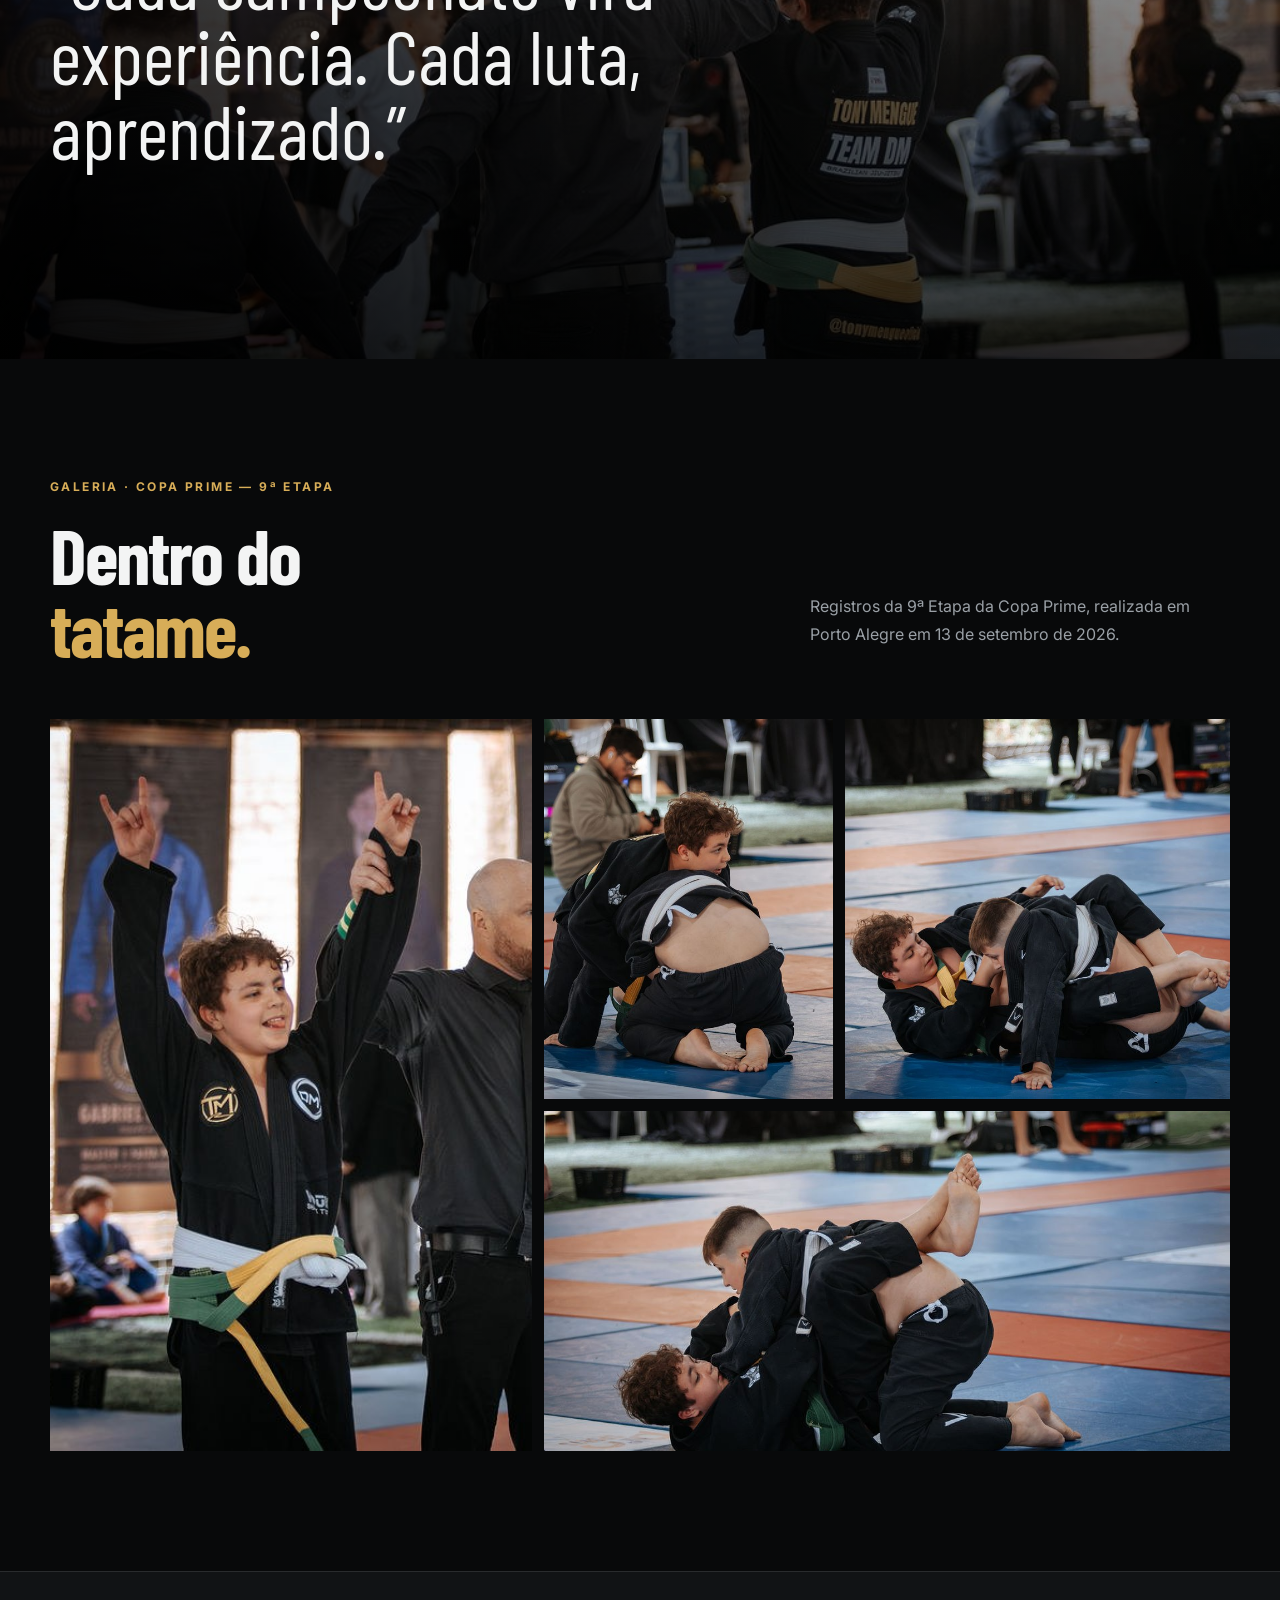
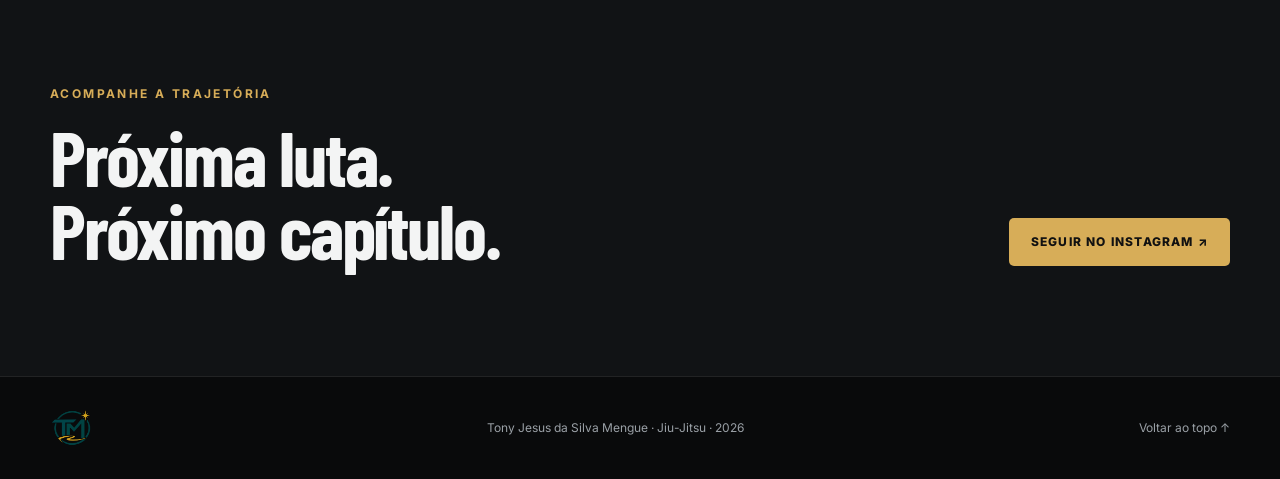
==== commit b364974e: "Adiciona menu mobile" ====
--- a/index.html
+++ b/index.html
@@ -16,6 +16,7 @@
   <header class="hero" id="inicio">
     <nav class="nav container">
       <a href="#inicio" class="brand"><img src="assets/logo-tm.png" alt="Logo Team DM" class="brand-logo"></a>
+      <button class="menu-toggle" type="button" aria-label="Abrir menu" aria-expanded="false"><span></span><span></span><span></span></button>
       <div class="nav-links">
         <a href="index.html" class="active">Início</a>
         <a href="sobre.html">Sobre o Tony</a>
--- a/styles.css
+++ b/styles.css
@@ -98,3 +98,6 @@
 .music-volume{width:95px;accent-color:var(--gold);cursor:pointer}
 @media(max-width:900px){.music-player{top:78px;right:12px;padding:7px 8px}.music-volume{width:76px}}
 @media(max-width:560px){.music-player{top:74px;right:10px}.music-player button{width:32px;height:32px}.music-volume{width:64px}}
+
+.teamdm-close img{object-position:center 24%;transform:scale(1.16)}
+.teamdm-close:hover img{transform:scale(1.19)}
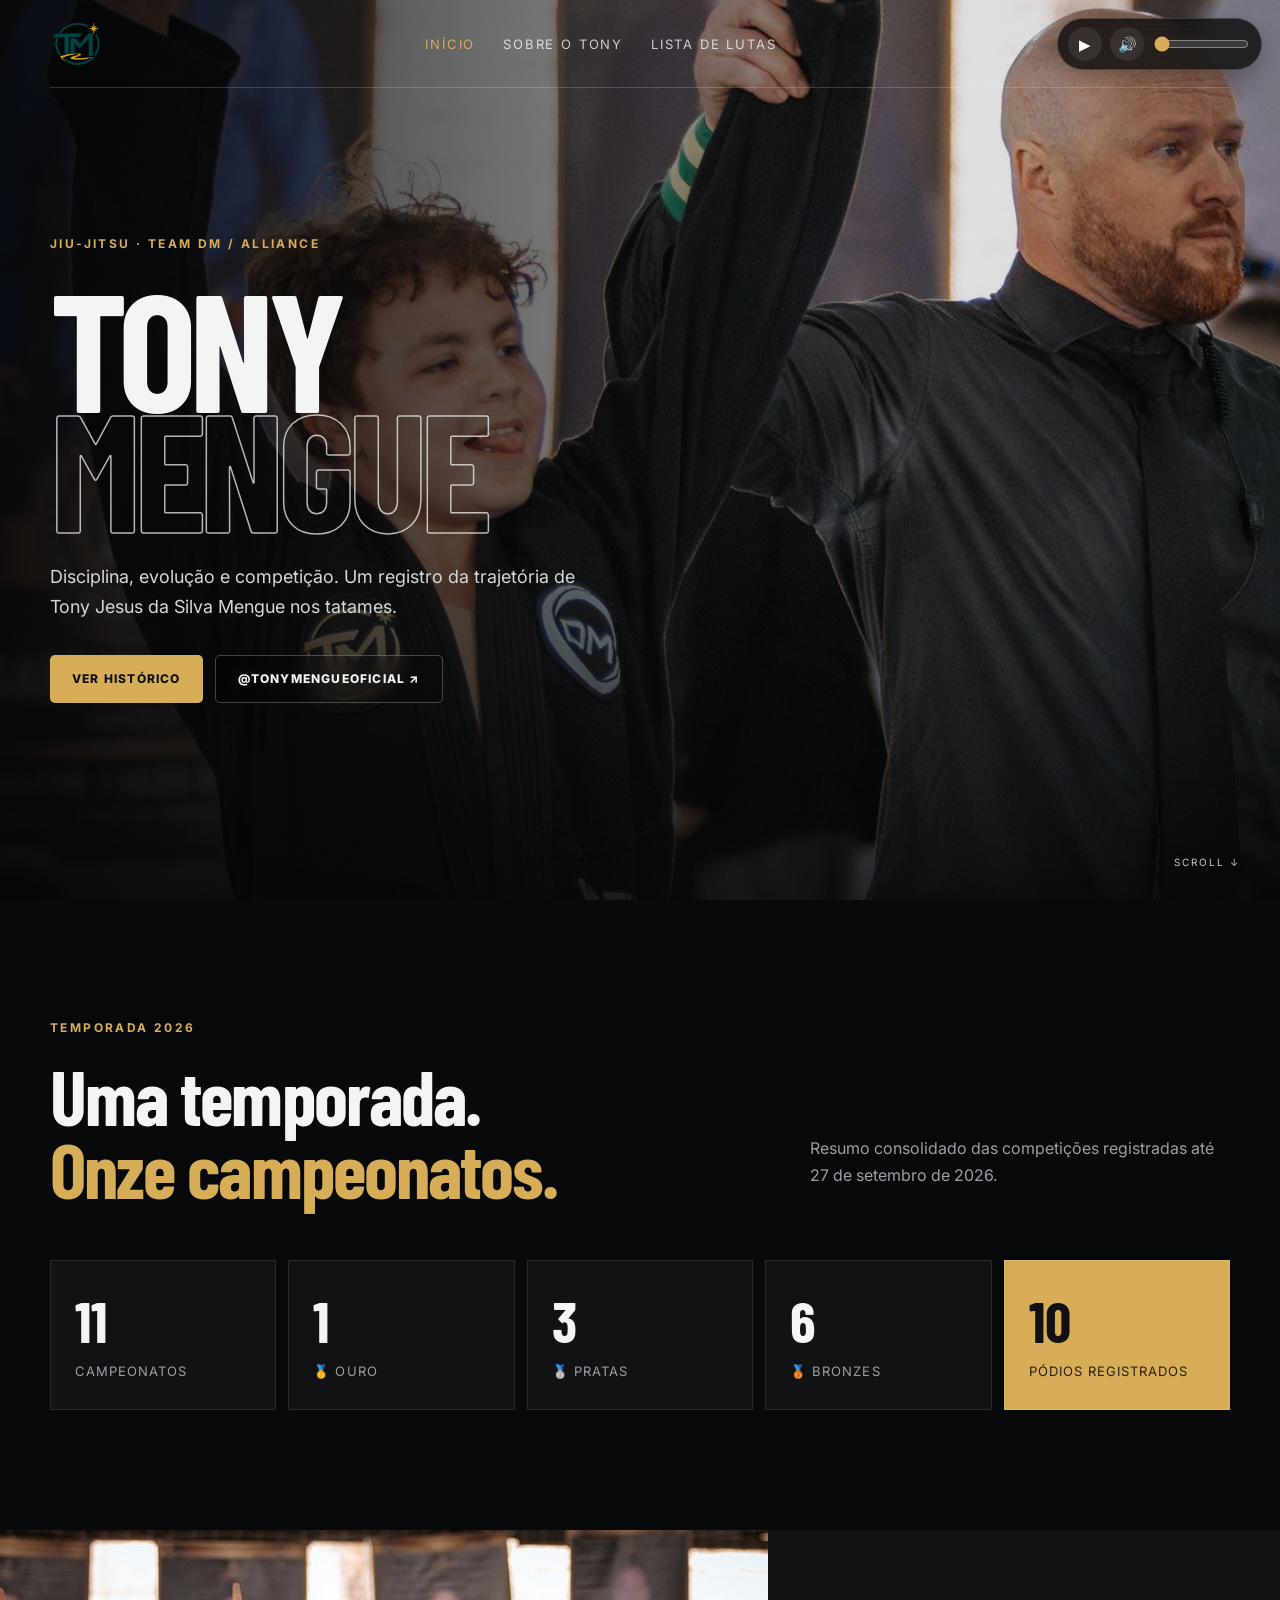
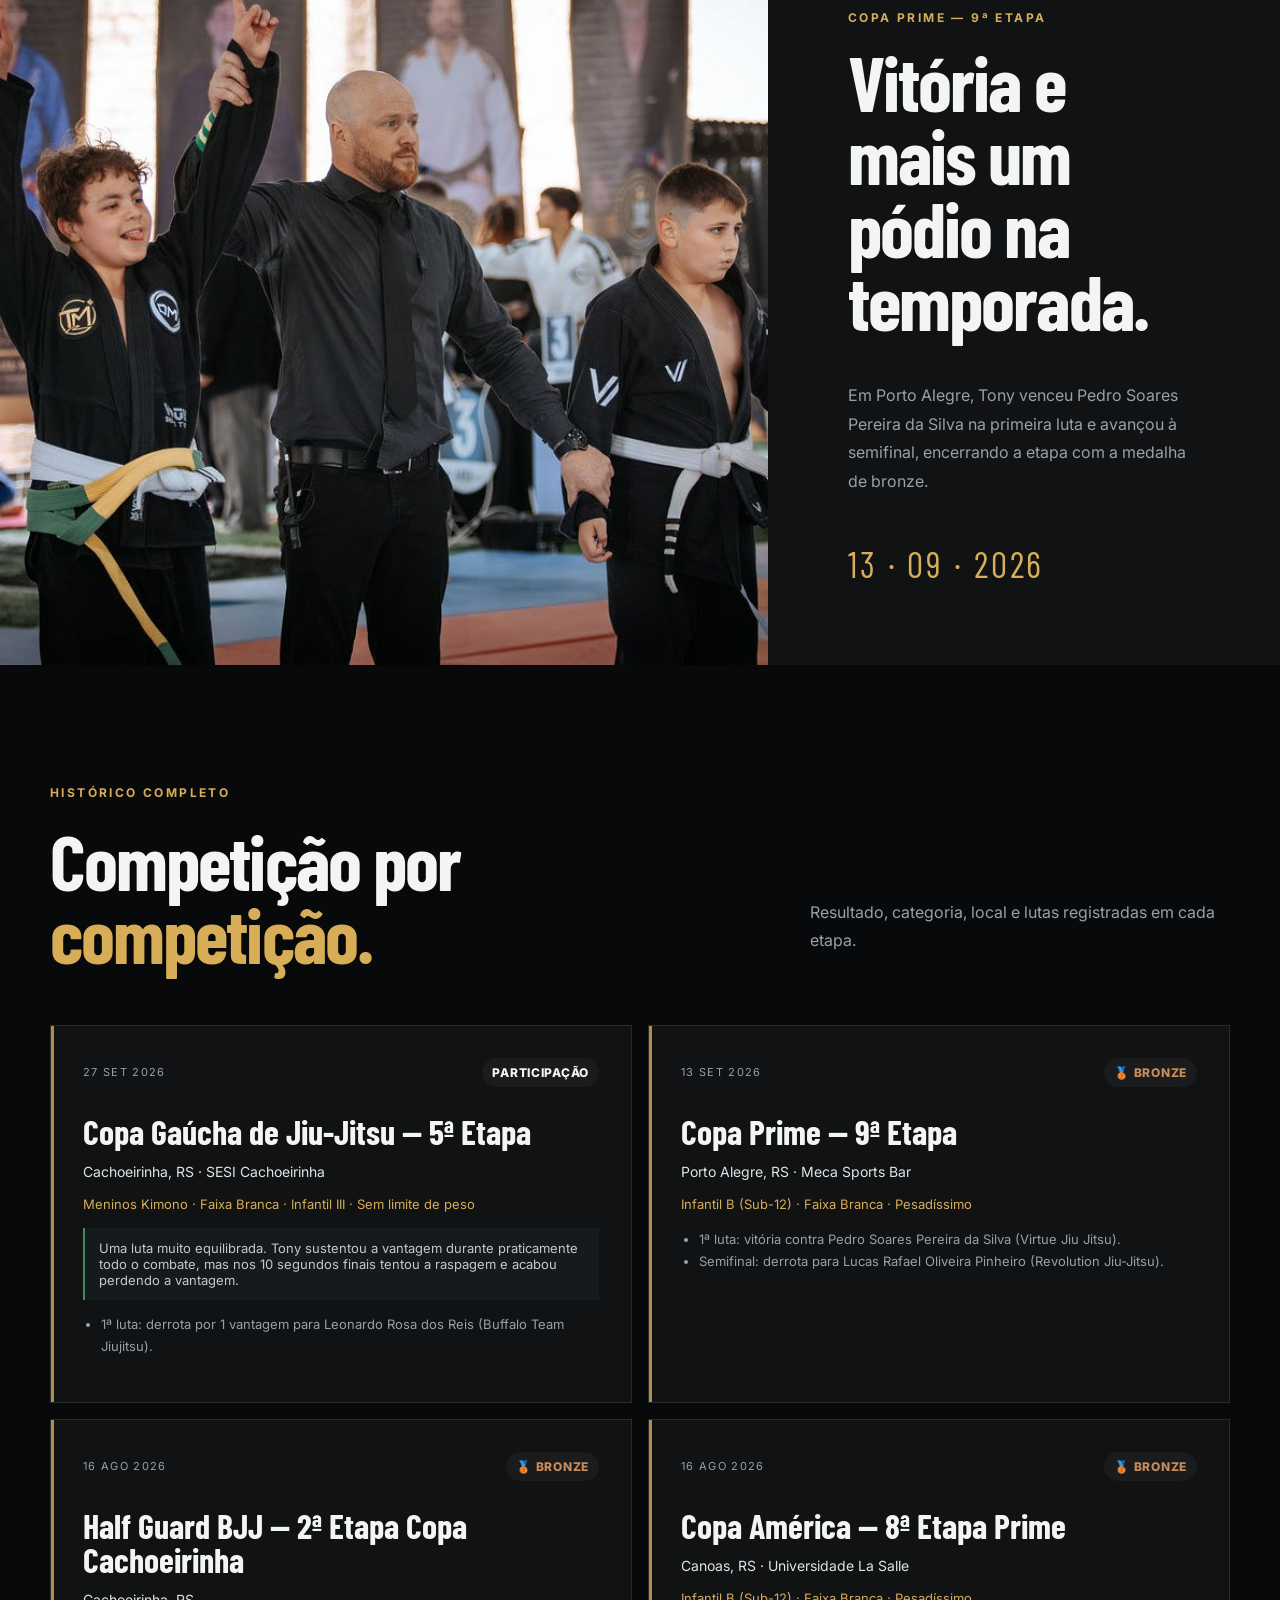
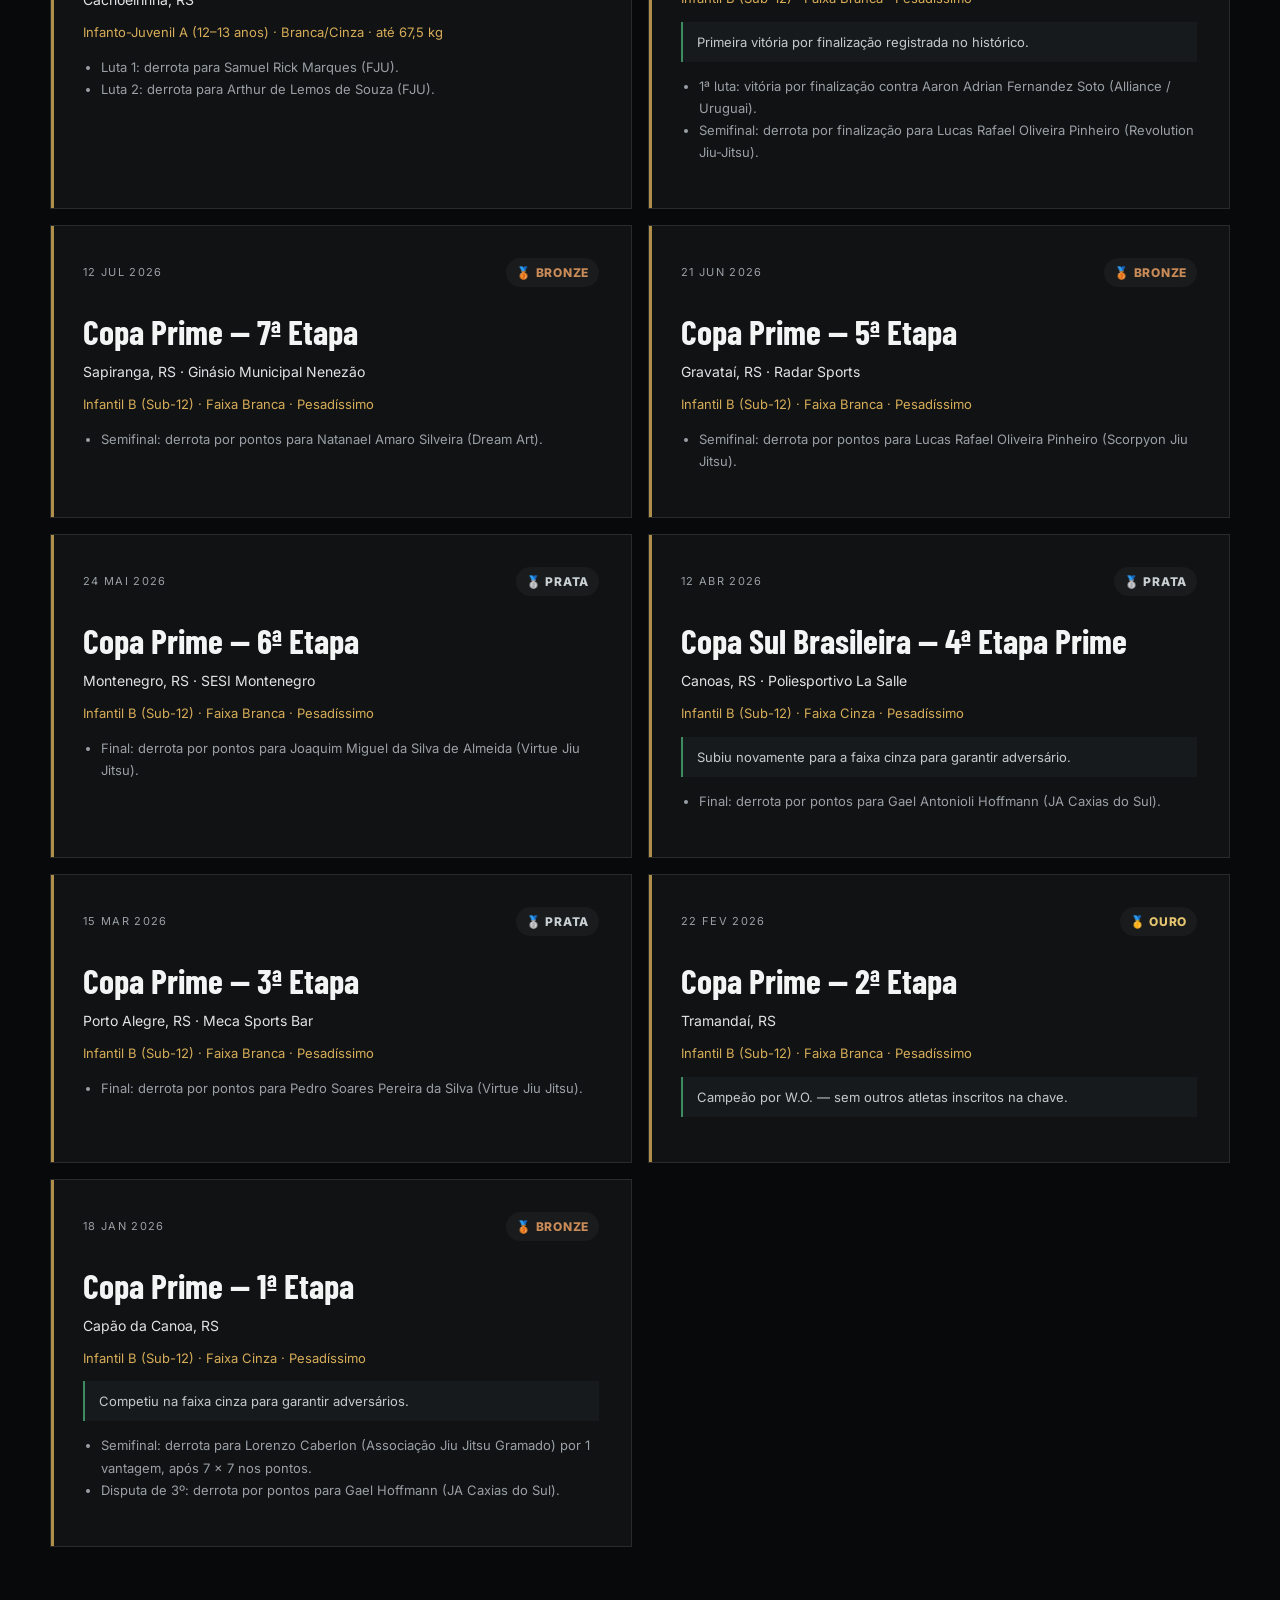
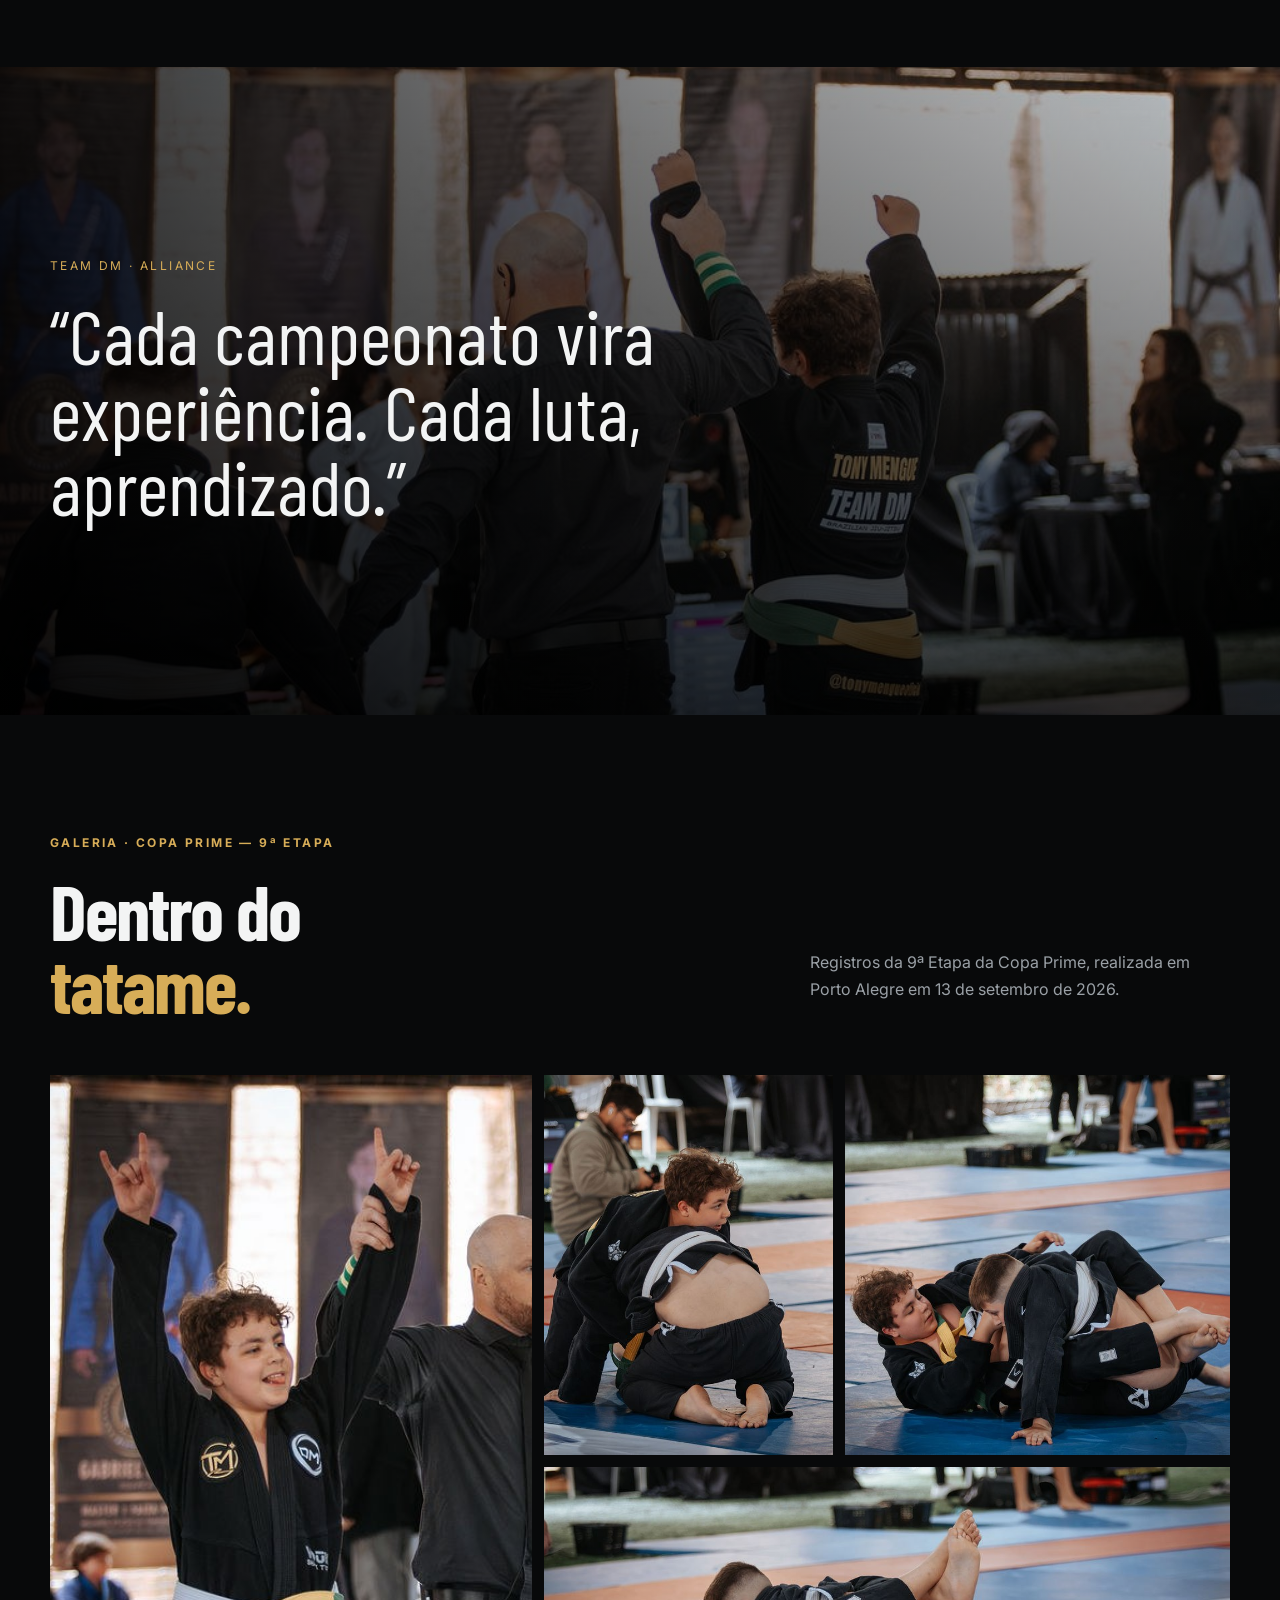
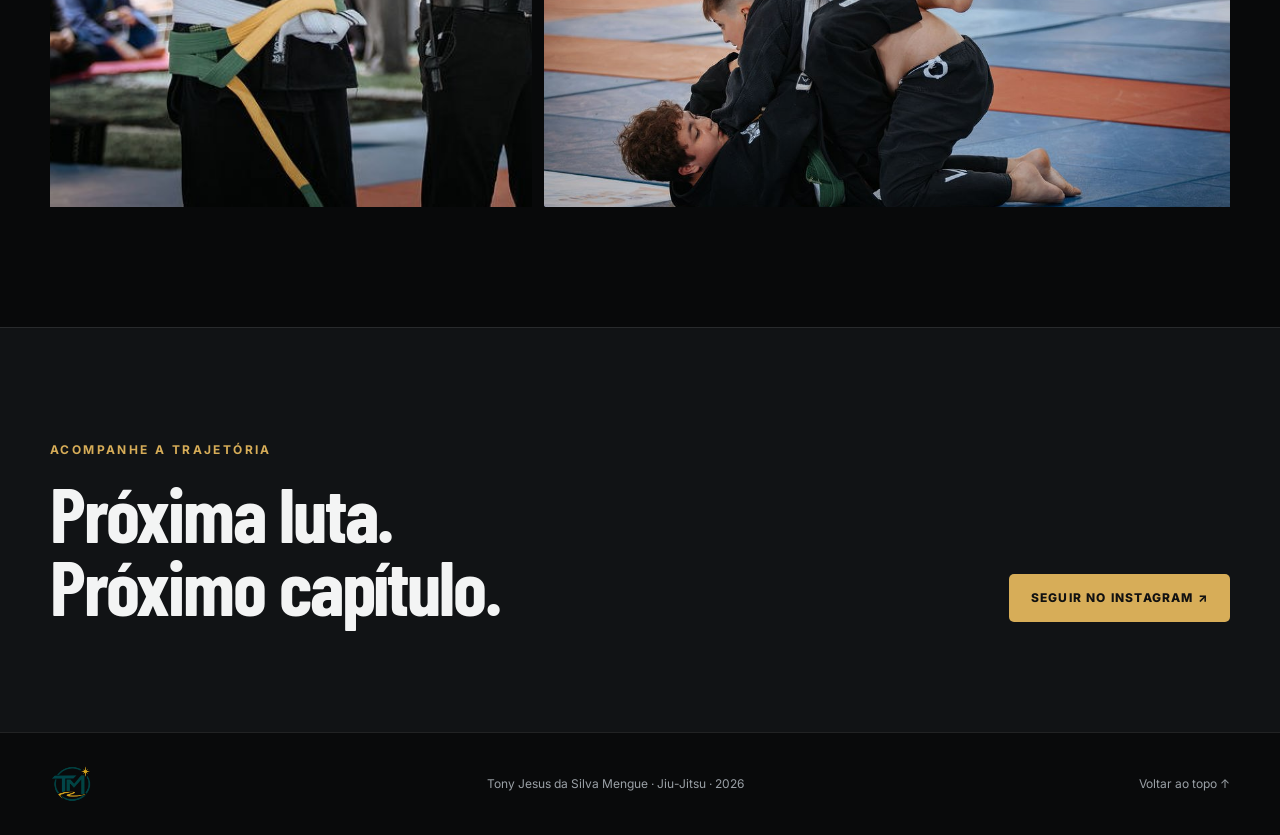
==== commit aed97f39: "Adiciona Copa Gaúcha de Jiu-Jitsu de 27/09/2026" ====
--- a/index.html
+++ b/index.html
@@ -42,15 +42,15 @@
       <div class="container">
         <div class="section-kicker">TEMPORADA 2026</div>
         <div class="section-head">
-          <h2>Uma temporada.<br><span>Dez pódios.</span></h2>
-          <p>Resumo consolidado das competições registradas até 13 de setembro de 2026.</p>
+          <h2>Uma temporada.<br><span>Onze campeonatos.</span></h2>
+          <p>Resumo consolidado das competições registradas até 27 de setembro de 2026.</p>
         </div>
         <div class="stats-grid">
-          <div class="stat-card"><strong>10</strong><span>Campeonatos</span></div>
+          <div class="stat-card"><strong>11</strong><span>Campeonatos</span></div>
           <div class="stat-card medal-card"><strong>1</strong><span>🥇 Ouro</span></div>
           <div class="stat-card medal-card"><strong>3</strong><span>🥈 Pratas</span></div>
           <div class="stat-card medal-card"><strong>6</strong><span>🥉 Bronzes</span></div>
-          <div class="stat-card accent"><strong>100%</strong><span>Presença em pódios</span></div>
+          <div class="stat-card accent"><strong>10</strong><span>Pódios registrados</span></div>
         </div>
       </div>
     </section>
@@ -73,6 +73,13 @@
           <p>Resultado, categoria, local e lutas registradas em cada etapa.</p>
         </div>
         <div class="timeline">
+          <article class="event-card reveal">
+            <div class="event-top"><span class="event-date">27 SET 2026</span><span class="medal neutral">Participação</span></div>
+            <h3>Copa Gaúcha de Jiu-Jitsu — 5ª Etapa</h3><p class="place">Cachoeirinha, RS · SESI Cachoeirinha</p>
+            <p class="category">Meninos Kimono · Faixa Branca · Infantil III · Sem limite de peso</p>
+            <p class="note">Uma luta muito equilibrada. Tony sustentou a vantagem durante praticamente todo o combate, mas nos 10 segundos finais tentou a raspagem e acabou perdendo a vantagem.</p>
+            <ul><li>1ª luta: derrota por 1 vantagem para Leonardo Rosa dos Reis (Buffalo Team Jiujitsu).</li></ul>
+          </article>
           <article class="event-card reveal">
             <div class="event-top"><span class="event-date">13 SET 2026</span><span class="medal bronze">🥉 Bronze</span></div>
             <h3>Copa Prime — 9ª Etapa</h3><p class="place">Porto Alegre, RS · Meca Sports Bar</p>
--- a/styles.css
+++ b/styles.css
@@ -101,3 +101,24 @@
 
 .teamdm-close img{object-position:center 24%;transform:scale(1.16)}
 .teamdm-close:hover img{transform:scale(1.19)}
+
+.menu-toggle{display:none;width:42px;height:42px;border:1px solid rgba(255,255,255,.22);border-radius:8px;background:rgba(8,9,10,.55);align-items:center;justify-content:center;flex-direction:column;gap:5px;cursor:pointer;z-index:10002}
+.menu-toggle span{display:block;width:20px;height:2px;background:#fff;border-radius:2px;transition:.25s ease}
+.menu-toggle.active span:nth-child(1){transform:translateY(7px) rotate(45deg)}
+.menu-toggle.active span:nth-child(2){opacity:0}
+.menu-toggle.active span:nth-child(3){transform:translateY(-7px) rotate(-45deg)}
+@media(max-width:900px){
+  .nav{position:relative}
+  .menu-toggle{display:flex;margin-left:auto;margin-right:10px}
+  .nav-links{display:none!important;position:absolute;top:calc(100% + 8px);left:0;right:0;flex-direction:column;gap:0;background:rgba(8,9,10,.97);border:1px solid rgba(255,255,255,.14);border-radius:10px;padding:8px;box-shadow:0 18px 40px rgba(0,0,0,.45);backdrop-filter:blur(14px);z-index:10001}
+  .nav-links.open{display:flex!important}
+  .nav-links a{display:block;padding:14px 16px;border-radius:7px;font-size:13px;letter-spacing:.12em}
+  .nav-links a:hover{background:rgba(255,255,255,.06)}
+  .ig-btn{margin-left:0}
+}
+@media(max-width:560px){
+  .nav{gap:8px}
+  .brand-logo{height:42px}
+  .ig-btn{font-size:10px;padding:8px 10px}
+  .menu-toggle{width:38px;height:38px;margin-right:4px}
+}
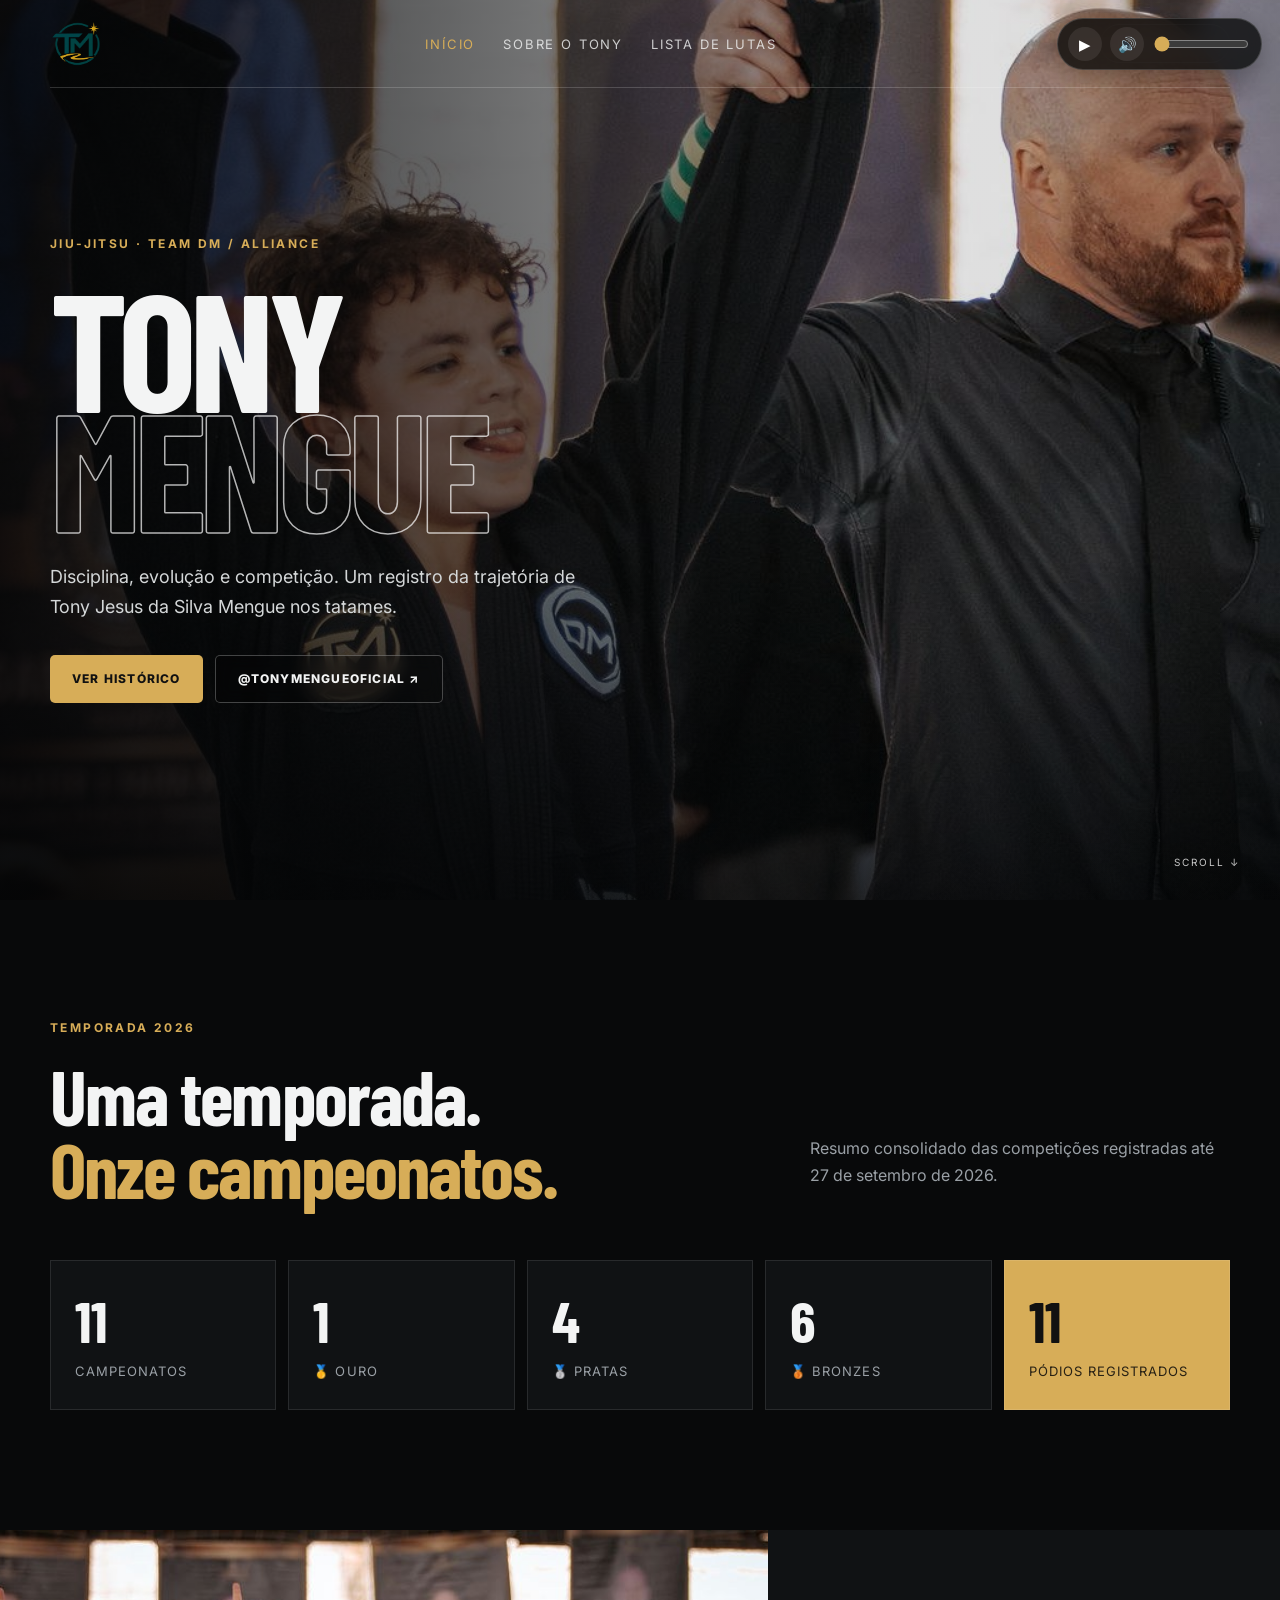
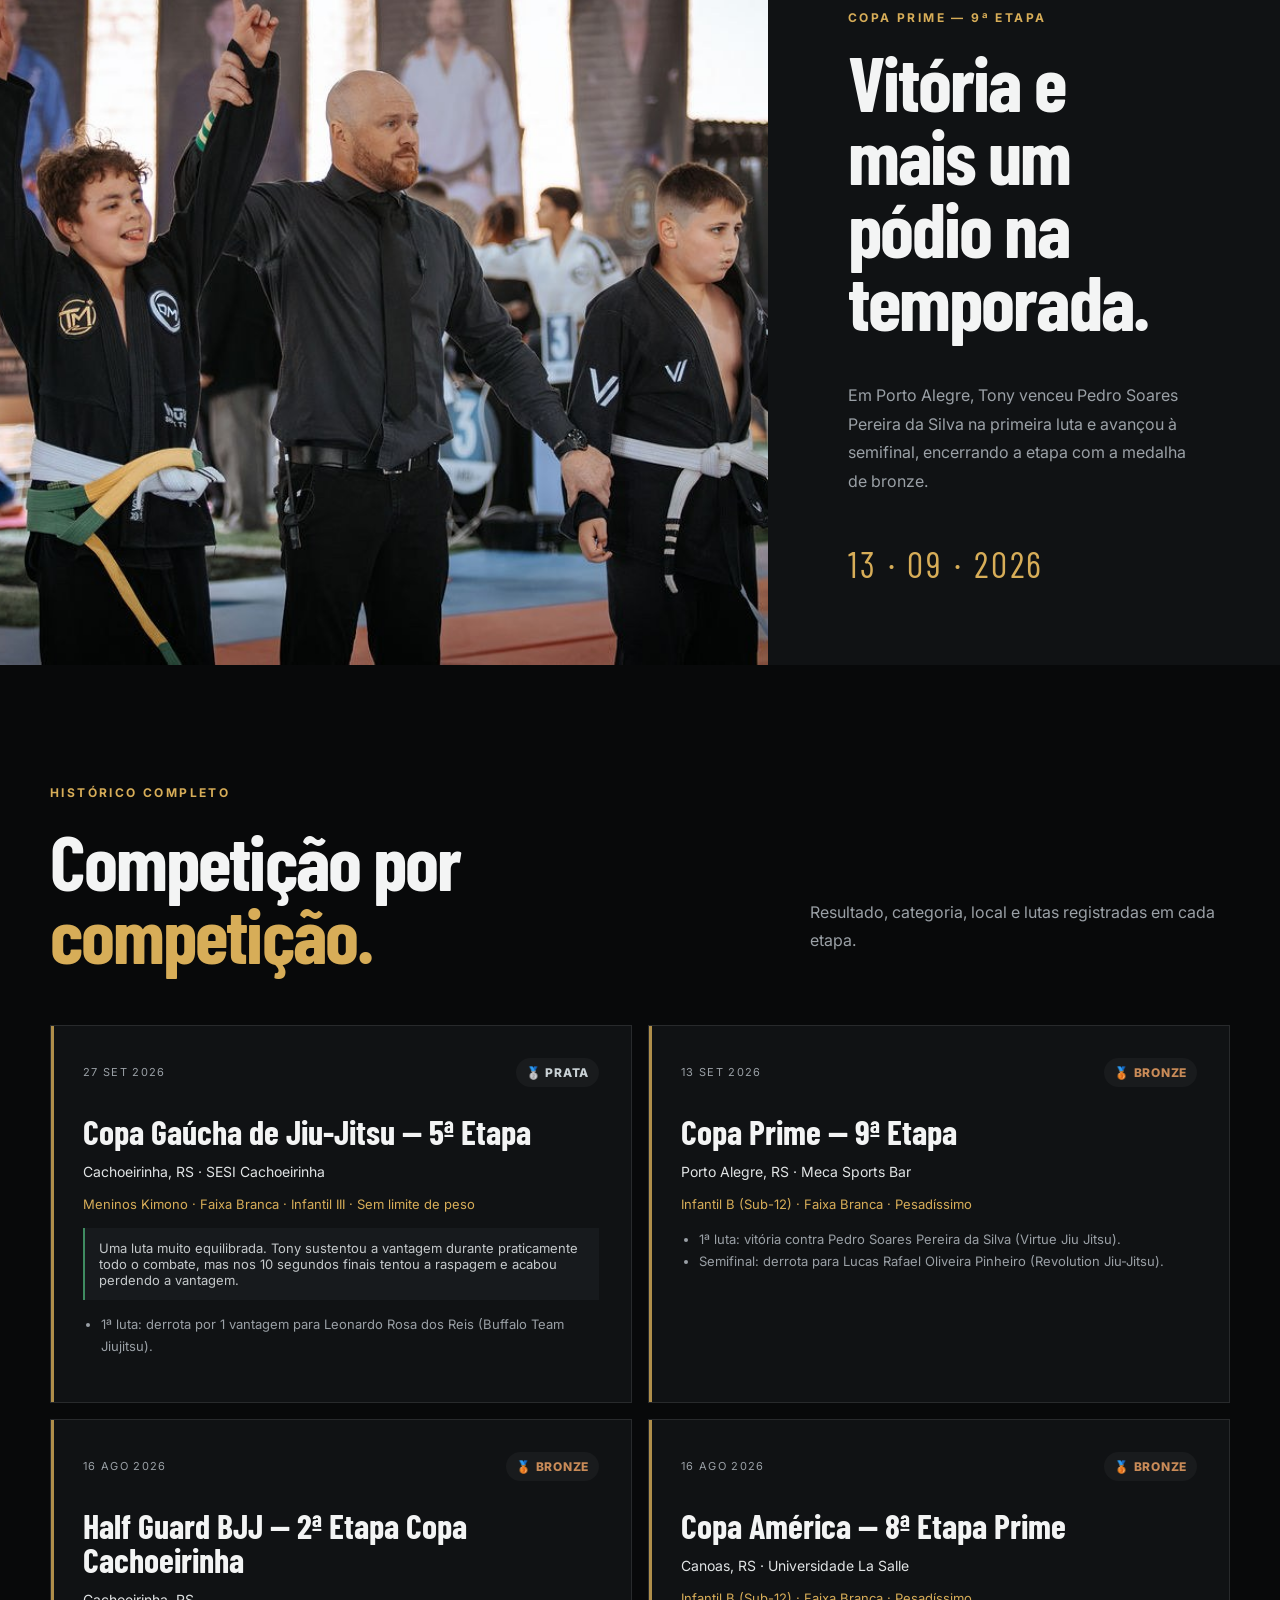
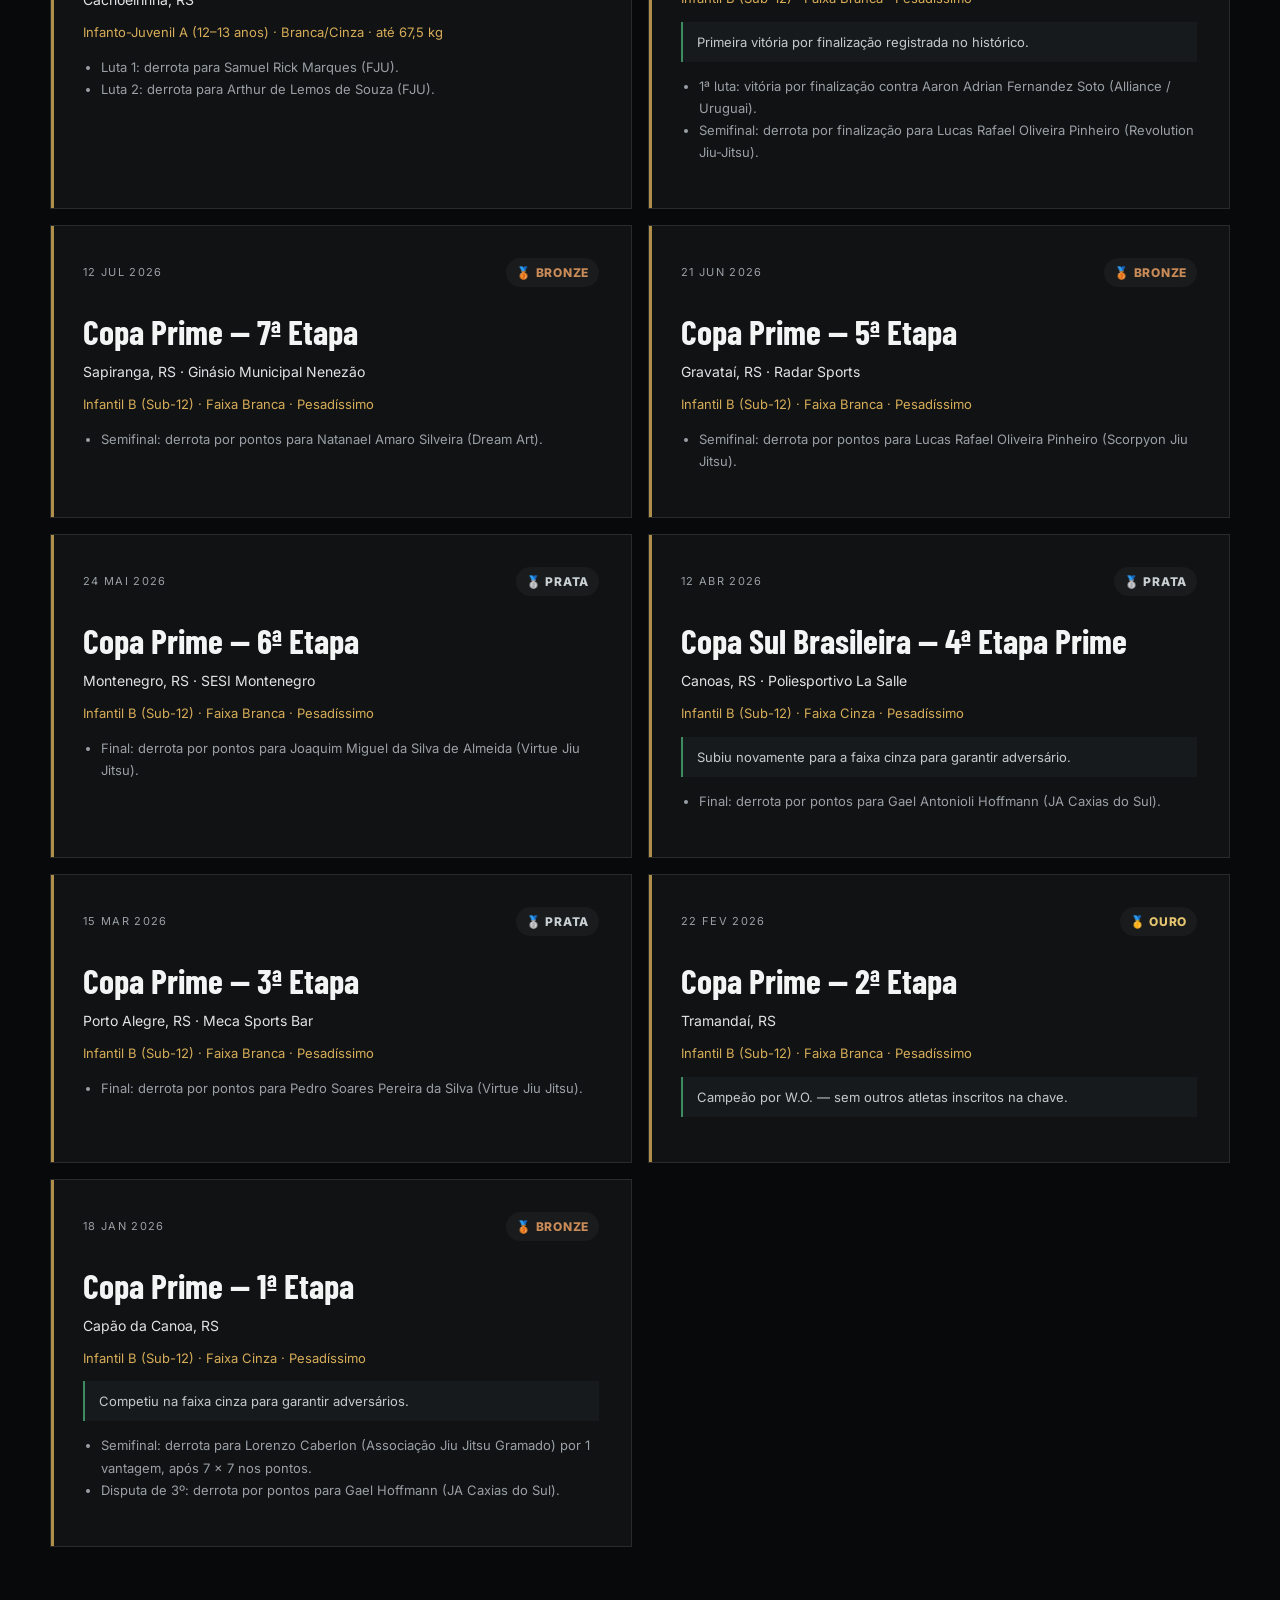
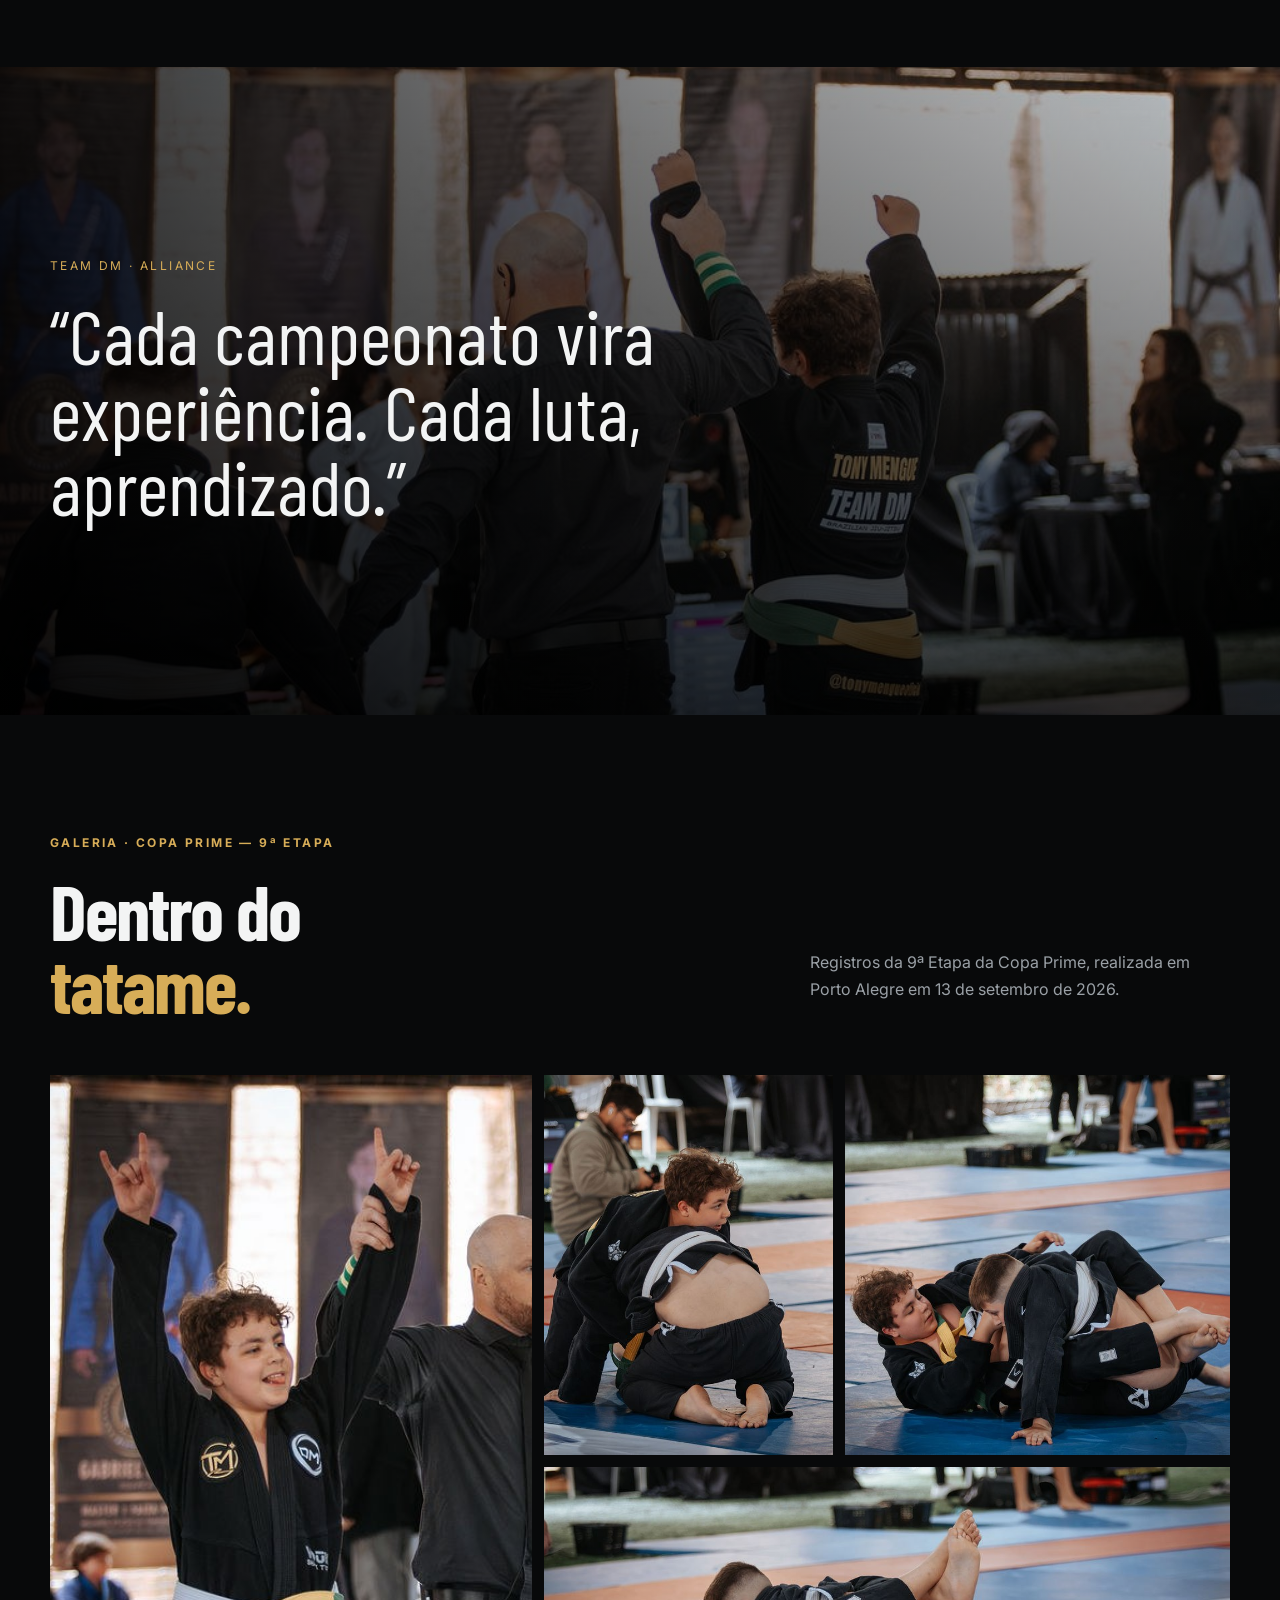
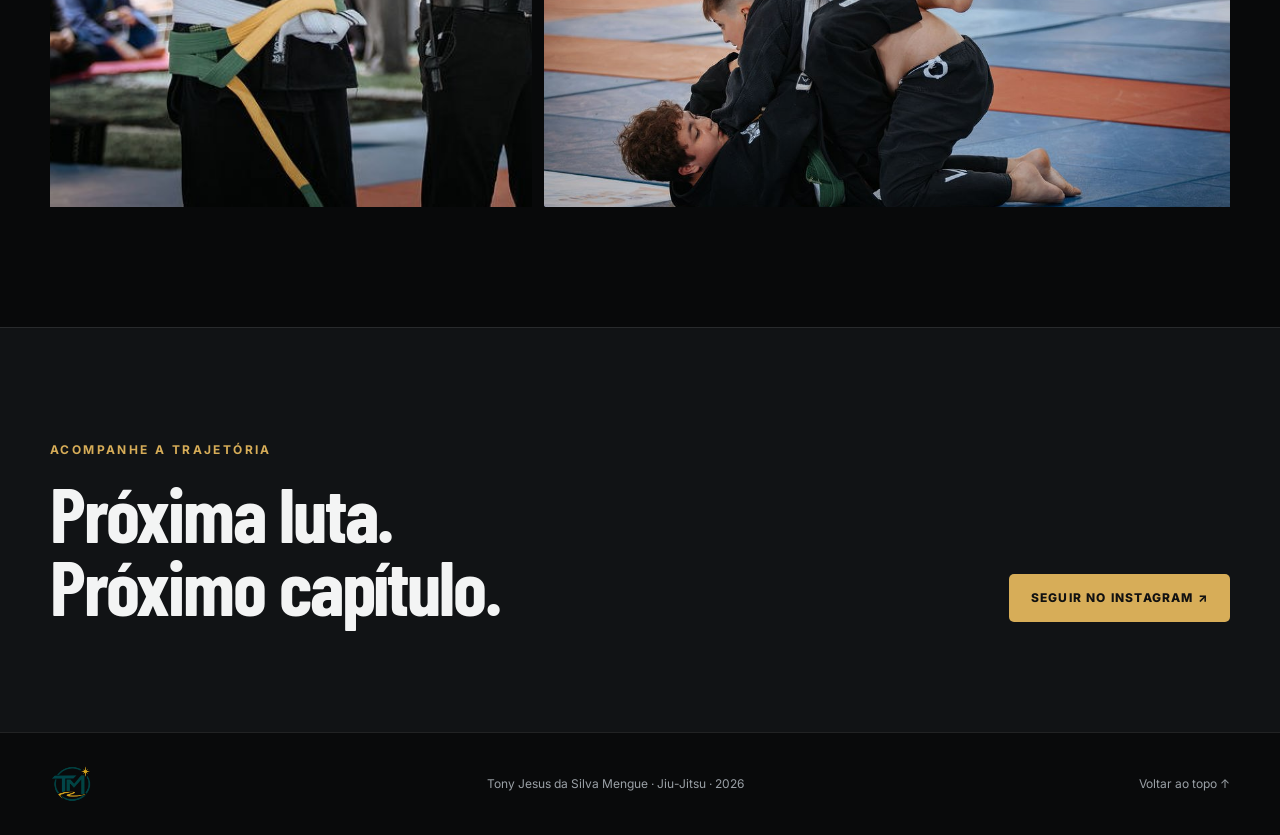
==== commit 5884e6c6: "Atualiza Copa Gaúcha para vice-campeonato" ====
--- a/index.html
+++ b/index.html
@@ -48,9 +48,9 @@
         <div class="stats-grid">
           <div class="stat-card"><strong>11</strong><span>Campeonatos</span></div>
           <div class="stat-card medal-card"><strong>1</strong><span>🥇 Ouro</span></div>
-          <div class="stat-card medal-card"><strong>3</strong><span>🥈 Pratas</span></div>
+          <div class="stat-card medal-card"><strong>4</strong><span>🥈 Pratas</span></div>
           <div class="stat-card medal-card"><strong>6</strong><span>🥉 Bronzes</span></div>
-          <div class="stat-card accent"><strong>10</strong><span>Pódios registrados</span></div>
+          <div class="stat-card accent"><strong>11</strong><span>Pódios registrados</span></div>
         </div>
       </div>
     </section>
@@ -74,7 +74,7 @@
         </div>
         <div class="timeline">
           <article class="event-card reveal">
-            <div class="event-top"><span class="event-date">27 SET 2026</span><span class="medal neutral">Participação</span></div>
+            <div class="event-top"><span class="event-date">27 SET 2026</span><span class="medal silver">🥈 Prata</span></div>
             <h3>Copa Gaúcha de Jiu-Jitsu — 5ª Etapa</h3><p class="place">Cachoeirinha, RS · SESI Cachoeirinha</p>
             <p class="category">Meninos Kimono · Faixa Branca · Infantil III · Sem limite de peso</p>
             <p class="note">Uma luta muito equilibrada. Tony sustentou a vantagem durante praticamente todo o combate, mas nos 10 segundos finais tentou a raspagem e acabou perdendo a vantagem.</p>
--- a/styles.css
+++ b/styles.css
@@ -122,3 +122,5 @@
   .ig-btn{font-size:10px;padding:8px 10px}
   .menu-toggle{width:38px;height:38px;margin-right:4px}
 }
+
+.medal.neutral{color:#d8dde1;background:#202428}
